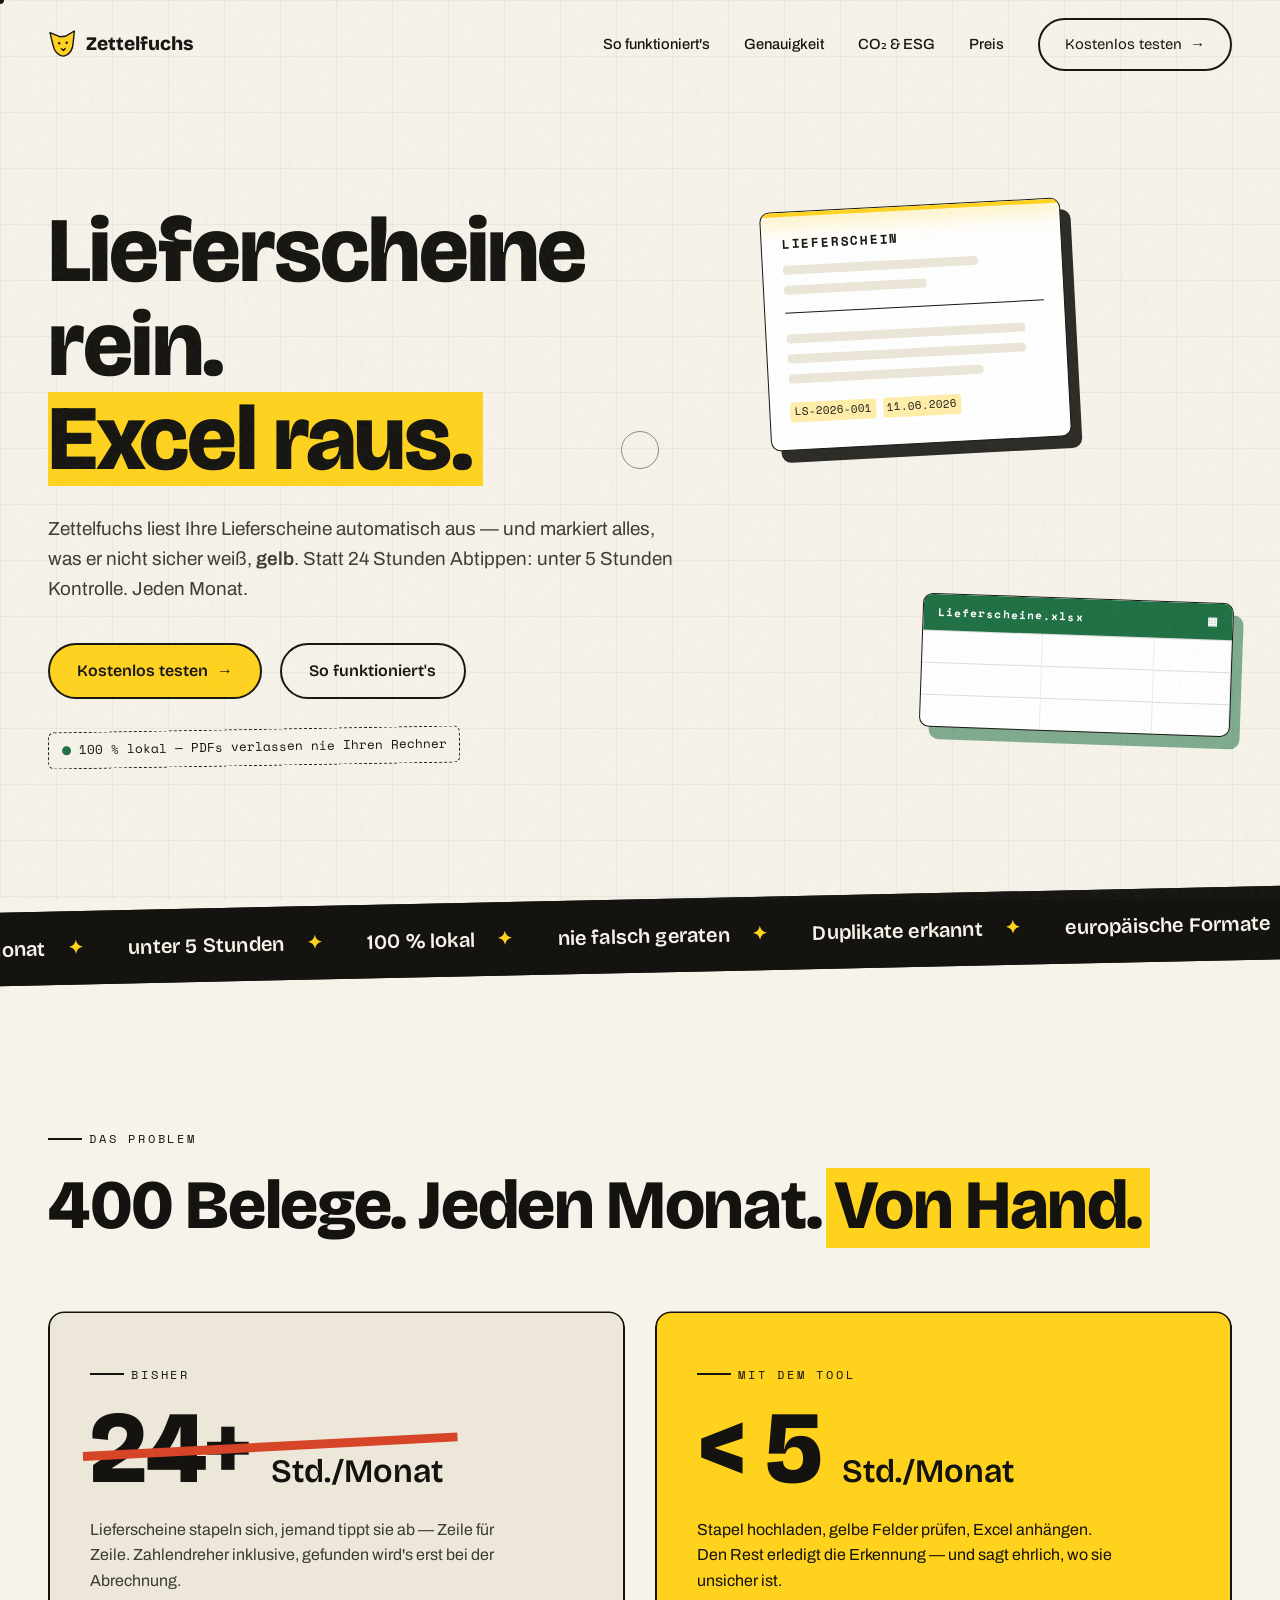
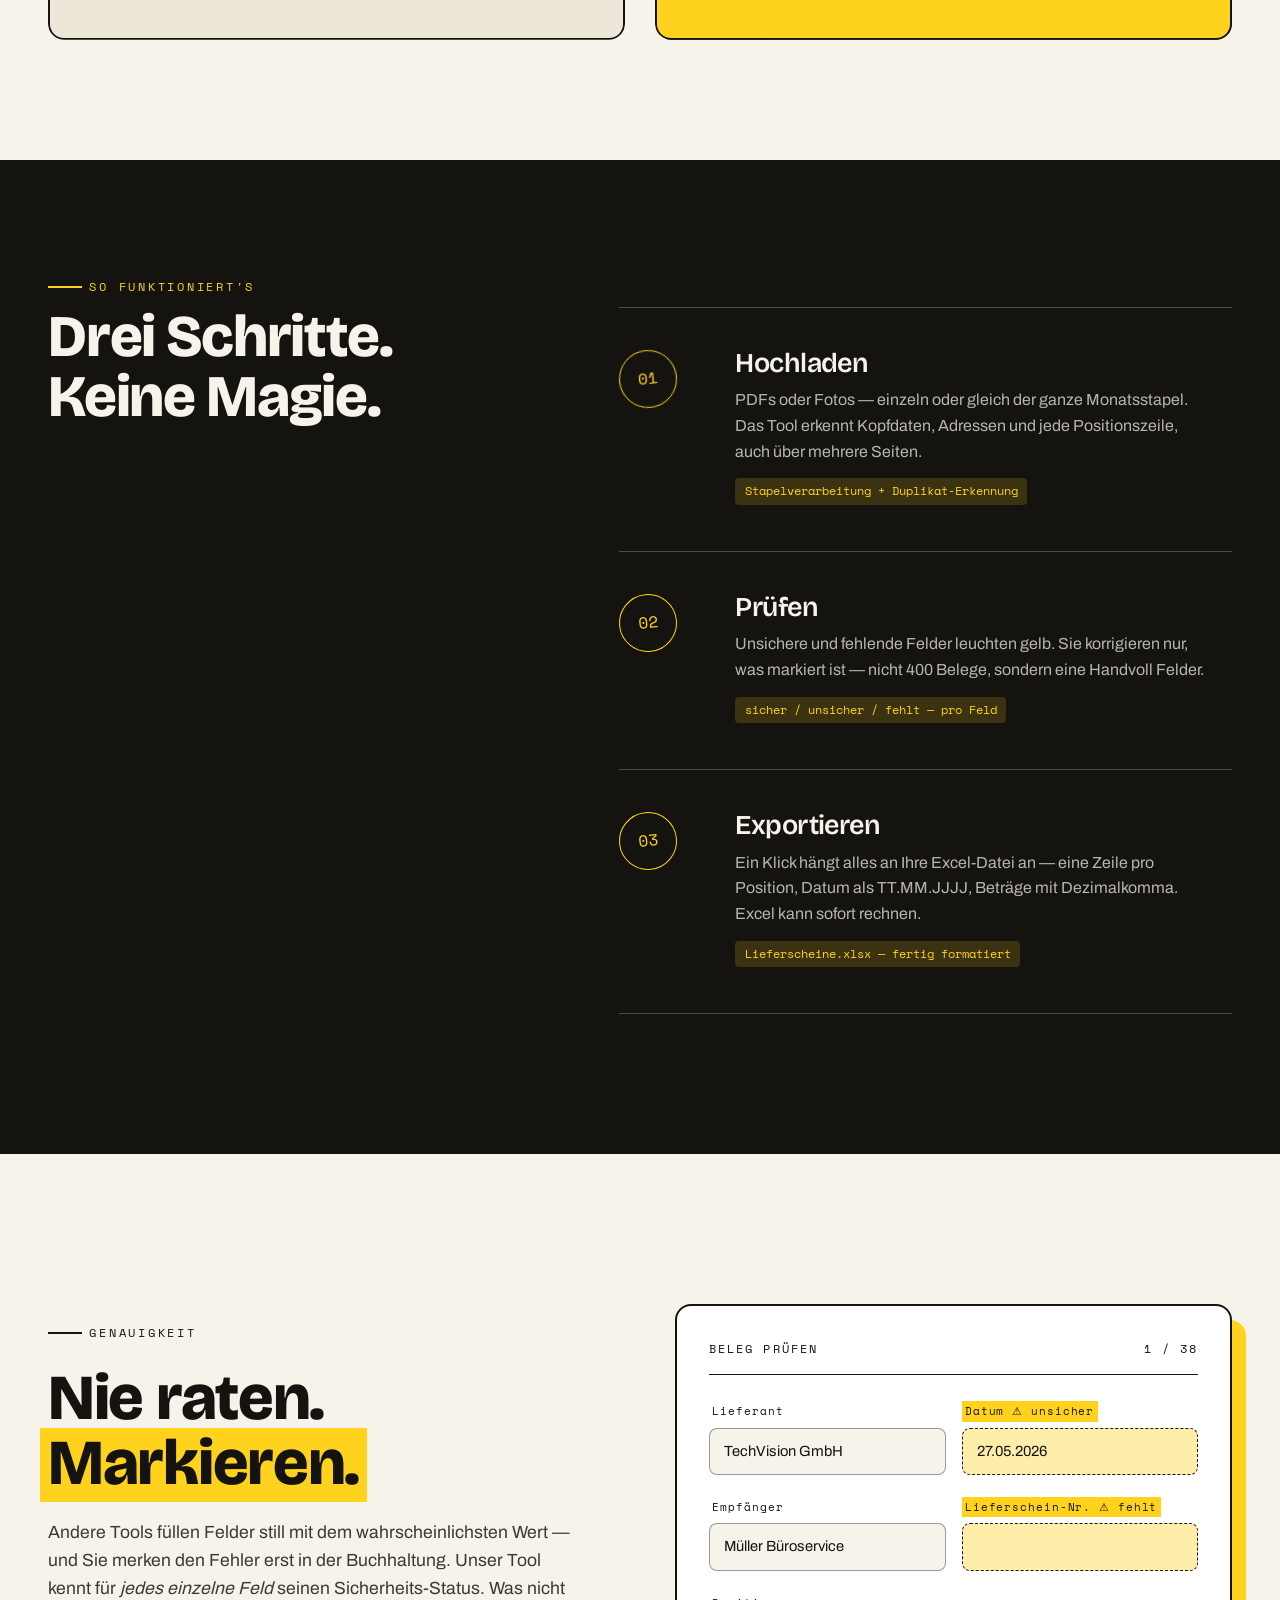
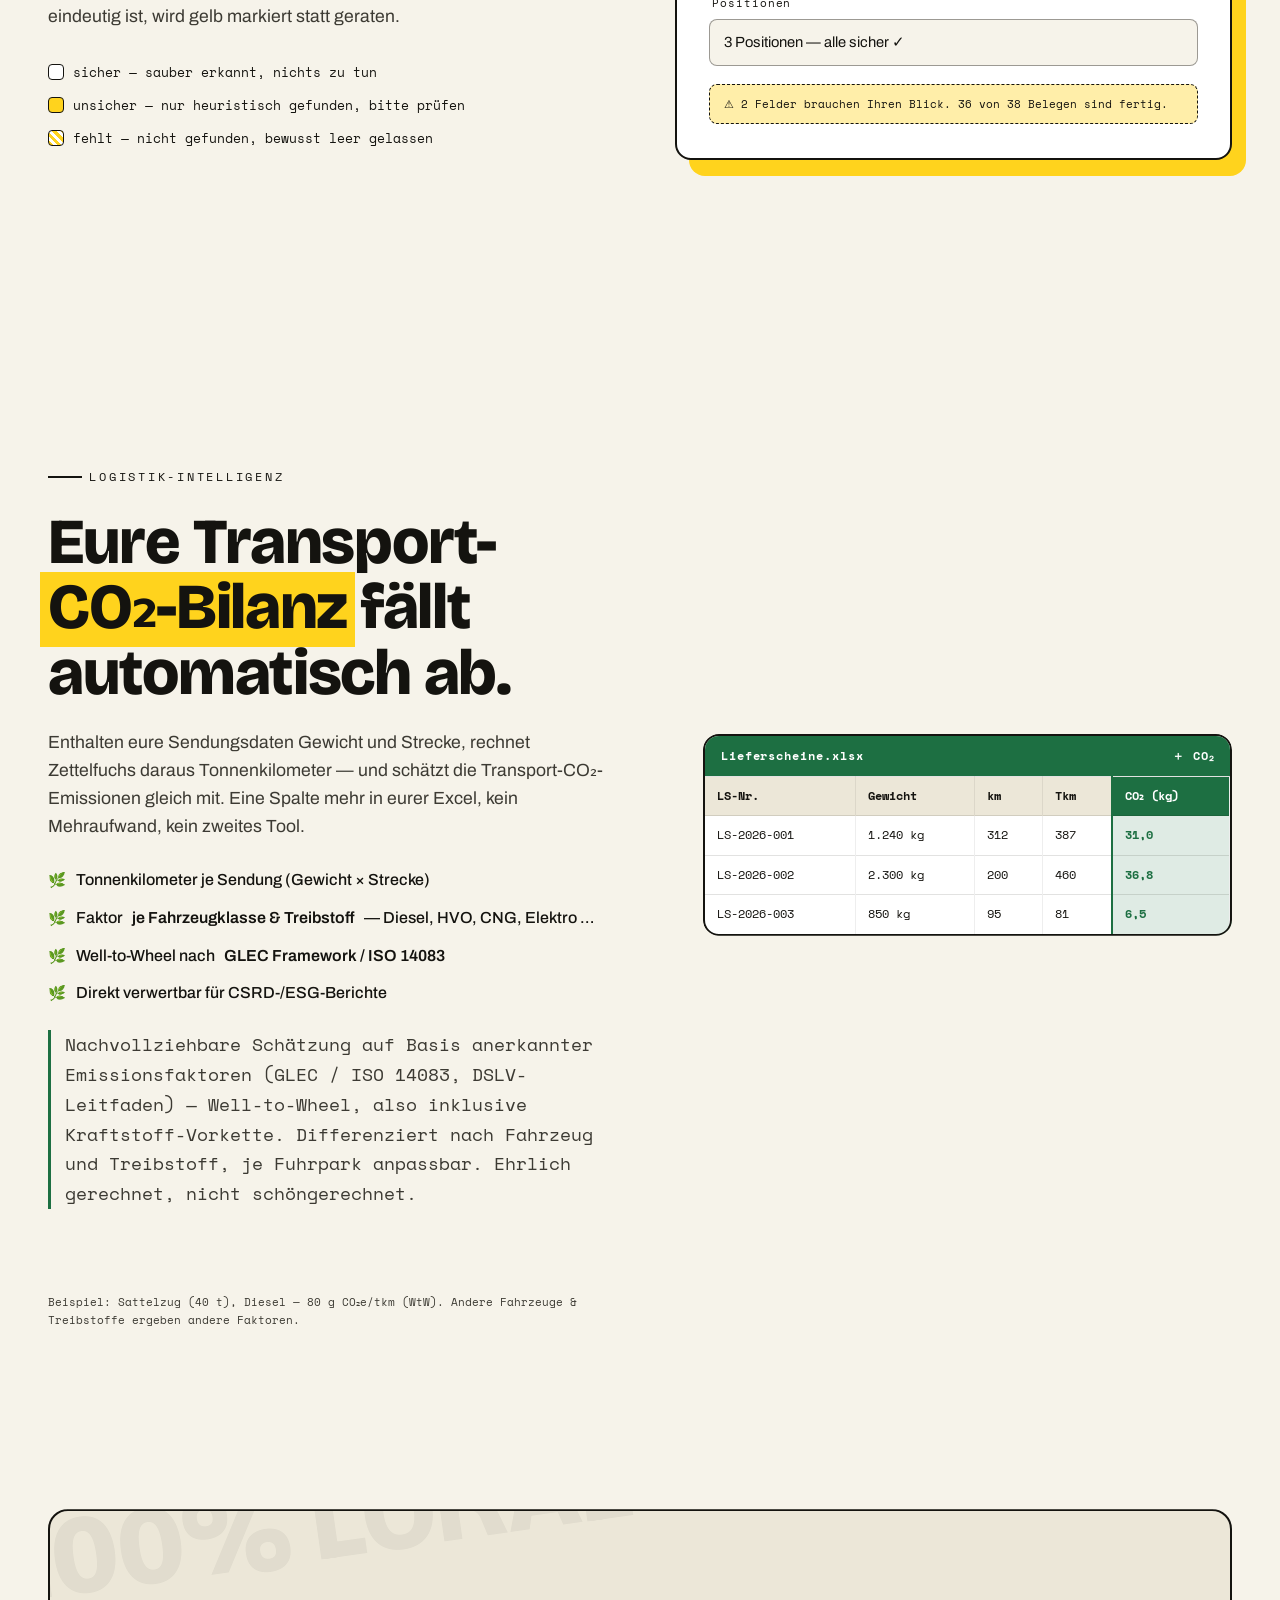
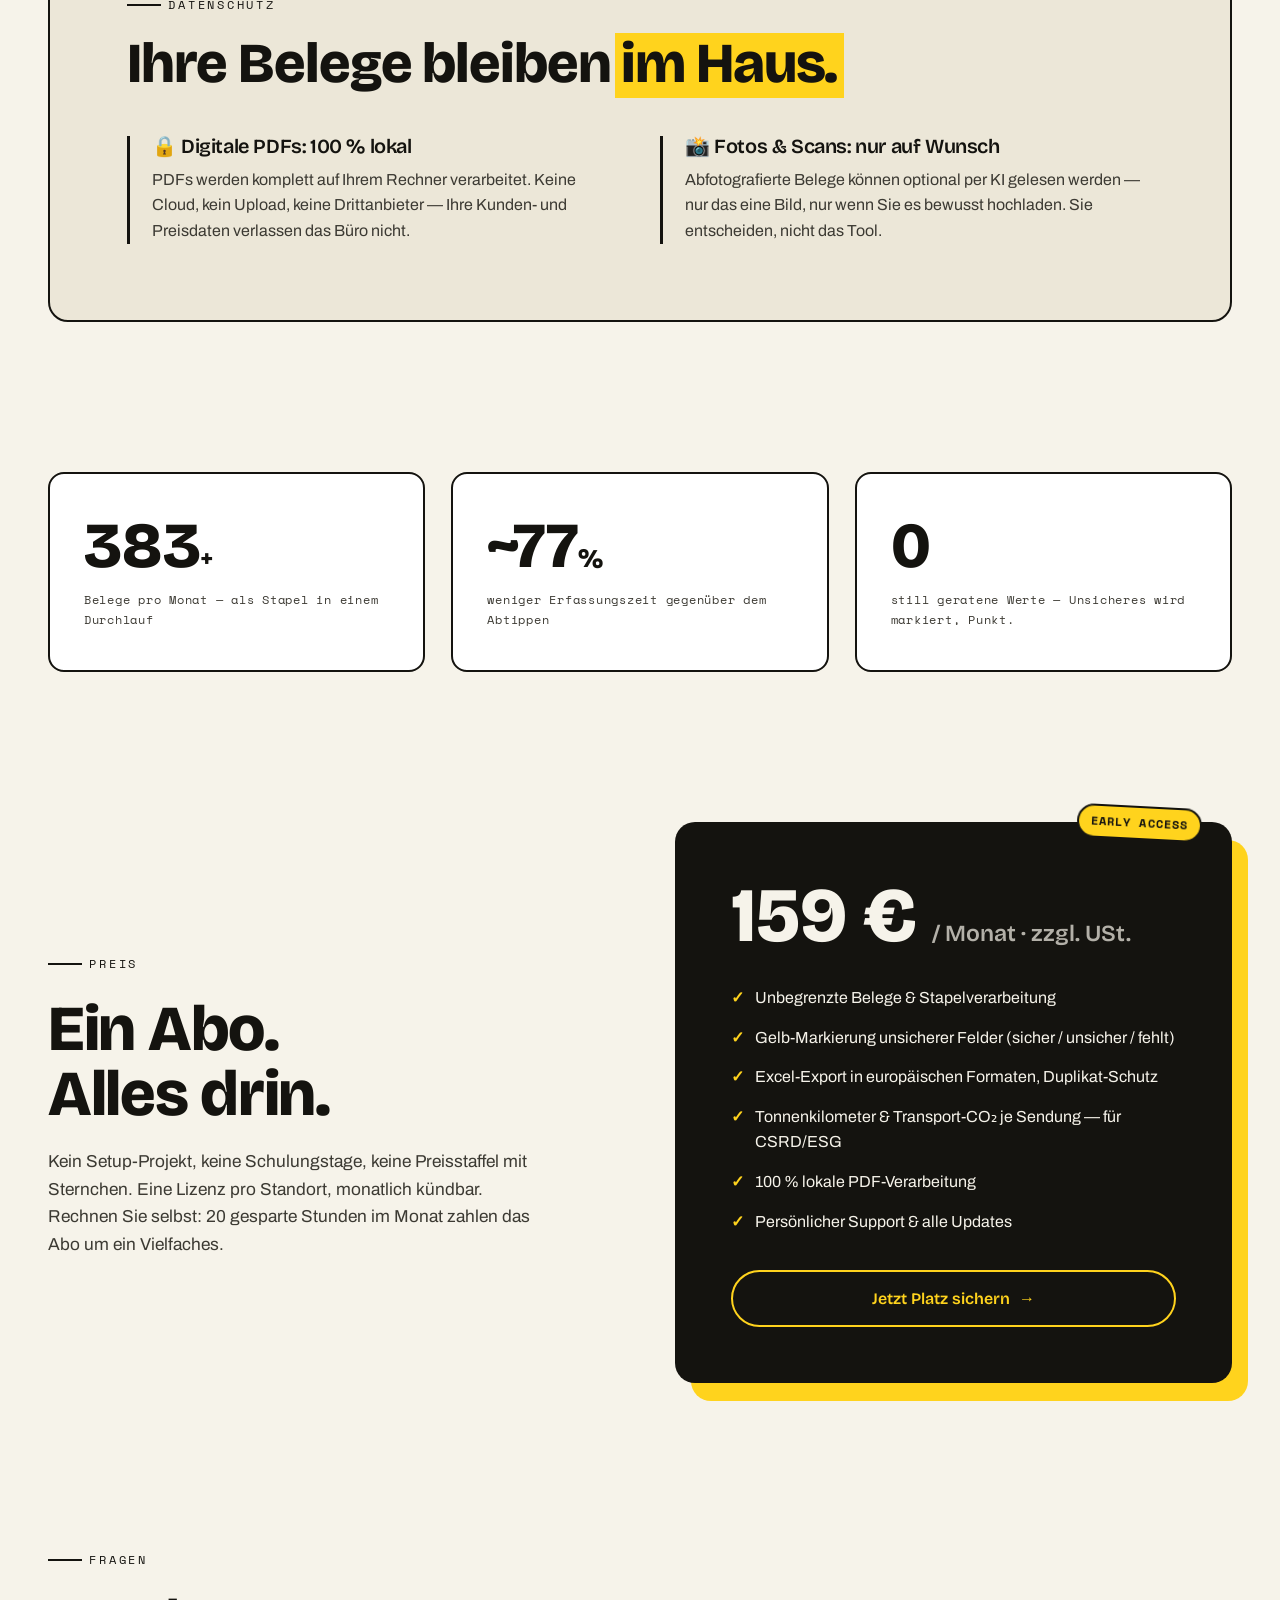
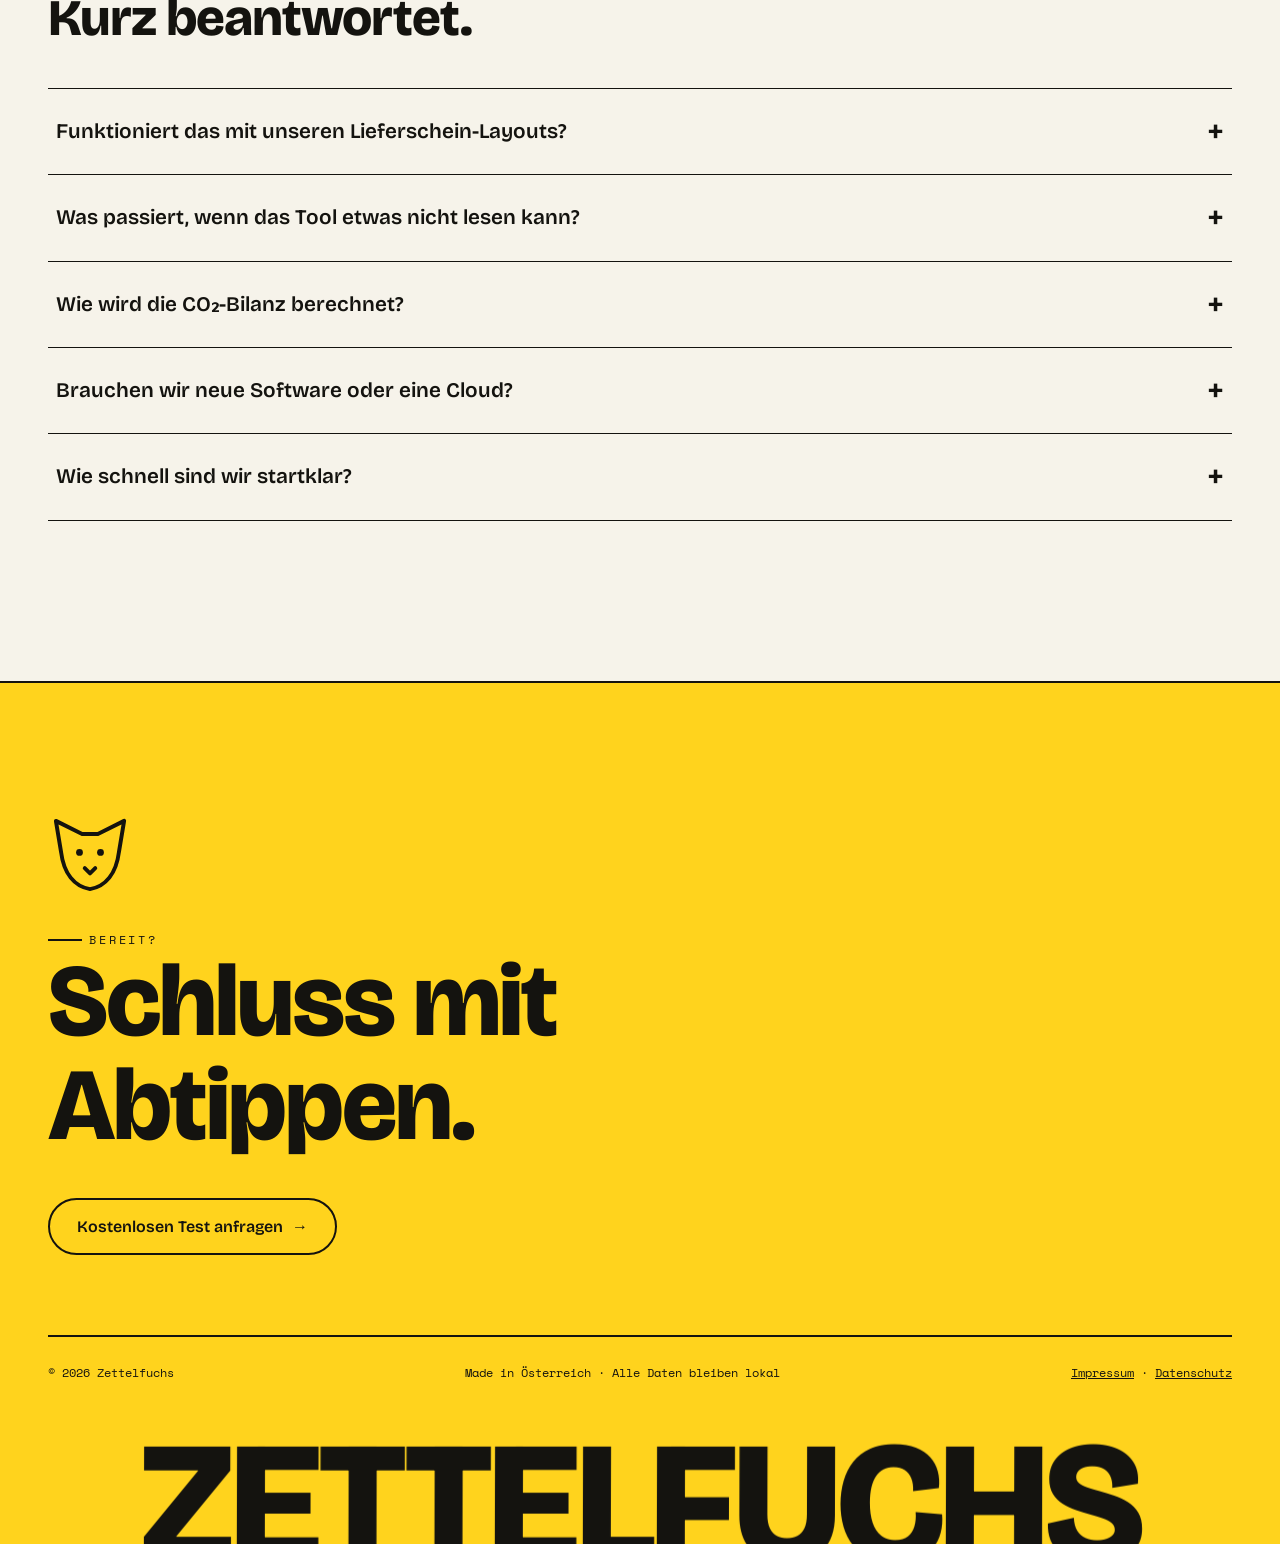
==== index.html @ faceef11 "Zettelfuchs Website: Landing Page + Recht, GitHub Pages (Domain zettelfuchs.at) Co-Authored-By: Clau" ====
<!DOCTYPE html>
<html lang="de">
<head>
<meta charset="UTF-8">
<meta name="viewport" content="width=device-width, initial-scale=1.0">
<title>Zettelfuchs — Lieferscheine rein. Excel raus.</title>
<meta name="description" content="Zettelfuchs liest Ihre Lieferscheine automatisch aus und schreibt sie strukturiert nach Excel. Unsichere Felder werden gelb markiert — nie falsch geraten. 100 % lokal.">
<meta property="og:title" content="Zettelfuchs — Lieferscheine rein. Excel raus.">
<meta property="og:description" content="Schluss mit Abtippen: Zettelfuchs liest Lieferscheine aus und markiert alles Unsichere gelb. 100 % lokal.">
<meta property="og:type" content="website">
<link rel="icon" href="data:image/svg+xml,%3Csvg viewBox='0 0 64 64' xmlns='http://www.w3.org/2000/svg'%3E%3Cpath d='M6 6 L26 16 H38 L58 6 L54 30 C52 46 44 56 32 58 C20 56 12 46 10 30 Z' fill='%23ffd31d' stroke='%2314130f' stroke-width='3' stroke-linejoin='round'/%3E%3Ccircle cx='24' cy='30' r='2.6' fill='%2314130f'/%3E%3Ccircle cx='40' cy='30' r='2.6' fill='%2314130f'/%3E%3Cpath d='M28 42 L32 46 L36 42' fill='none' stroke='%2314130f' stroke-width='3' stroke-linecap='round' stroke-linejoin='round'/%3E%3C/svg%3E">
<link href="fonts.css" rel="stylesheet">
<style>
/* ============================================================
   LIEFERSCHEIN-TOOL — Landing Page
   Konzept: "Papier wird Daten" — Marker-Gelb als Markenkern,
   Papier-Textur, editoriale Typo, scroll-getriebene Animationen.
   ============================================================ */
:root {
  --ink: #14130f;
  --ink-soft: #3c3a33;
  --paper: #f6f3ea;
  --paper-2: #ece7d8;
  --gelb: #ffd31d;
  --gelb-soft: rgba(255, 211, 29, .38);
  --excel: #1d6f42;
  --rot: #d64528;
  --font-display: "Bricolage Grotesque", sans-serif;
  --font-body: "Archivo", sans-serif;
  --font-mono: "Space Mono", monospace;
  --max-w: 1240px;
  --ease-out: cubic-bezier(.22, 1, .36, 1);
}

* { margin: 0; padding: 0; box-sizing: border-box; }
/* scroll-padding-top: Anker-Ziele (Nav-Links) nicht unter die fixe Leiste schieben */
html { scroll-behavior: smooth; scroll-padding-top: 84px; }
body {
  font-family: var(--font-body);
  background: var(--paper);
  color: var(--ink);
  line-height: 1.6;
  /* 'clip' statt 'hidden': verhindert horizontales Ueberlaufen, macht den Body
     aber NICHT zum Scroll-Container (sonst kapert er die Anker-Navigation). */
  overflow-x: clip;
}

/* Papier-Korn über allem */
body::after {
  content: "";
  position: fixed; inset: 0;
  background-image: url("data:image/svg+xml,%3Csvg viewBox='0 0 220 220' xmlns='http://www.w3.org/2000/svg'%3E%3Cfilter id='n'%3E%3CfeTurbulence type='fractalNoise' baseFrequency='0.85' numOctaves='3'/%3E%3C/filter%3E%3Crect width='100%25' height='100%25' filter='url(%23n)' opacity='0.05'/%3E%3C/svg%3E");
  pointer-events: none; z-index: 60;
}

::selection { background: var(--gelb); color: var(--ink); }

h1, h2, h3 { font-family: var(--font-display); line-height: 1.02; letter-spacing: -.02em; }

.wrap { max-width: var(--max-w); margin: 0 auto; padding: 0 28px; }

.mono-label {
  font-family: var(--font-mono);
  font-size: .78rem;
  letter-spacing: .22em;
  text-transform: uppercase;
  display: inline-flex; align-items: center; gap: .6em;
}
.mono-label::before { content: ""; width: 34px; height: 2px; background: var(--ink); }

/* ---------- Custom Cursor (nur Desktop) ---------- */
@media (pointer: fine) {
  .cursor-dot, .cursor-ring {
    position: fixed; top: 0; left: 0; pointer-events: none; z-index: 100;
    border-radius: 50%; transform: translate(-50%, -50%);
  }
  .cursor-dot { width: 8px; height: 8px; background: var(--ink); }
  .cursor-ring {
    width: 38px; height: 38px; border: 1.5px solid var(--ink);
    transition: width .25s var(--ease-out), height .25s var(--ease-out),
                background .25s, opacity .25s;
    opacity: .45;
  }
  body.cursor-grow .cursor-ring { width: 64px; height: 64px; background: var(--gelb-soft); opacity: 1; }
}
@media (pointer: coarse) { .cursor-dot, .cursor-ring { display: none; } }

/* ---------- Navigation ---------- */
.nav {
  position: fixed; top: 0; left: 0; right: 0; z-index: 50;
  transition: background .35s, box-shadow .35s, transform .35s;
}
.nav.scrolled {
  background: rgba(246, 243, 234, .88);
  backdrop-filter: blur(12px);
  box-shadow: 0 1px 0 rgba(20, 19, 15, .12);
}
.nav-inner {
  max-width: var(--max-w); margin: 0 auto; padding: 18px 28px;
  display: flex; align-items: center; justify-content: space-between;
}
.logo {
  font-family: var(--font-display); font-weight: 800; font-size: 1.2rem;
  text-decoration: none; color: var(--ink); display: flex; align-items: center; gap: .4em;
}
.logo svg { width: 30px; height: 30px; transform: rotate(-4deg); transition: transform .35s var(--ease-out); }
.logo:hover svg { transform: rotate(8deg) scale(1.1); }

/* Scroll-Fortschritt (Marker-Strich oben) */
.progress {
  position: fixed; top: 0; left: 0; height: 4px; width: 100%; z-index: 70;
  background: var(--gelb); transform: scaleX(0); transform-origin: left;
}
.nav-links { display: flex; gap: 34px; align-items: center; list-style: none; }
.nav-links a {
  text-decoration: none; color: var(--ink); font-size: .92rem; font-weight: 500;
  position: relative;
}
.nav-links a:not(.btn)::after {
  content: ""; position: absolute; left: 0; bottom: -4px; height: 2px; width: 100%;
  background: var(--ink); transform: scaleX(0); transform-origin: right;
  transition: transform .3s var(--ease-out);
}
.nav-links a:not(.btn):hover::after { transform: scaleX(1); transform-origin: left; }
@media (max-width: 760px) { .nav-links li:not(:last-child) { display: none; } }

/* ---------- Buttons ---------- */
.btn {
  display: inline-flex; align-items: center; gap: .55em;
  font-family: var(--font-display); font-weight: 600; font-size: 1rem;
  padding: .85em 1.7em; border: 2px solid var(--ink); border-radius: 999px;
  text-decoration: none; color: var(--ink); background: transparent;
  position: relative; overflow: hidden; isolation: isolate;
  transition: color .3s;
}
.btn::before {
  content: ""; position: absolute; inset: 0; z-index: -1;
  background: var(--ink); border-radius: inherit;
  transform: translateY(101%); transition: transform .35s var(--ease-out);
}
.btn:hover::before { transform: translateY(0); }
.btn:hover { color: var(--paper); }
.btn.gelb { background: var(--gelb); }
.btn .arr { transition: transform .3s var(--ease-out); }
.btn:hover .arr { transform: translateX(5px); }

/* ---------- Reveal-System ---------- */
[data-reveal] {
  opacity: 0; transform: translateY(36px);
  transition: opacity .8s var(--ease-out), transform .8s var(--ease-out);
  transition-delay: var(--d, 0s);
}
[data-reveal].in-view { opacity: 1; transform: none; }

/* Zeilen-Reveal für Hero-Headline */
.line-mask { display: block; overflow: hidden; }
.line-mask > span {
  display: block; transform: translateY(110%);
  transition: transform 1s var(--ease-out); transition-delay: var(--d, 0s);
}
.loaded .line-mask > span { transform: none; }
/* Zeile 1 wird per JS in Buchstaben zerlegt: Maske still halten, Zeichen tanzen */
.line-mask > span.split { transform: none; transition: none; }
/* Jedes Wort umbruchsicher: Umbruch nur zwischen Woertern, nie mitten im Wort */
.wort { display: inline-block; white-space: nowrap; }
.ch {
  display: inline-block; opacity: 0;
  transform: translateY(110%) rotate(9deg) scale(1.15);
  transition: transform .75s var(--ease-out), opacity .35s linear;
  transition-delay: calc(var(--i) * 26ms);
}
.loaded .ch { opacity: 1; transform: none; }

/* Clip-Path-Wipe: Karten wischen von links ins Bild */
.wipe {
  clip-path: inset(0 100% 0 0 round 16px);
  transition:
    clip-path 1s var(--ease-out),
    opacity .8s var(--ease-out),
    transform .8s var(--ease-out);
  transition-delay: var(--d, 0s);
}
.wipe.in-view { clip-path: inset(0 0 0 0 round 16px); }
.reveal-all .wipe { clip-path: inset(0 0 0 0 round 16px) !important; }

/* Marker-Swipe (Textmarker über Wörtern) */
.marker { position: relative; white-space: nowrap; }
.marker::before {
  content: ""; position: absolute; inset: .06em -0.12em -0.02em;
  background: var(--gelb); z-index: -1; transform: scaleX(0);
  transform-origin: left; transition: transform .7s var(--ease-out) .25s;
}
.marker.in-view::before, .loaded .marker.hero-marker::before { transform: scaleX(1); }

/* ---------- Hero ---------- */
.hero {
  min-height: 100svh; display: grid; align-items: center;
  padding: 130px 0 60px; position: relative;
  background:
    linear-gradient(90deg, rgba(20,19,15,.045) 1px, transparent 1px),
    linear-gradient(rgba(20,19,15,.045) 1px, transparent 1px);
  background-size: 56px 56px;
}
.hero-grid {
  display: grid; grid-template-columns: 1.15fr .85fr; gap: 40px; align-items: center;
}
@media (max-width: 980px) { .hero-grid { grid-template-columns: 1fr; gap: 64px; } }

.hero h1 {
  font-size: clamp(3rem, 7.2vw, 6.4rem);
  font-weight: 800; text-transform: none;
}
.hero .sub {
  margin-top: 28px; font-size: 1.18rem; max-width: 34em; color: var(--ink-soft);
}
.hero .cta-row { margin-top: 38px; display: flex; gap: 18px; flex-wrap: wrap; }
.hero .trust {
  margin-top: 30px; font-family: var(--font-mono); font-size: .8rem;
  display: inline-flex; align-items: center; gap: .6em;
  border: 1.5px dashed var(--ink); padding: .55em 1em; border-radius: 6px;
  transform: rotate(-1deg); background: var(--paper);
}
.hero .trust .dot { width: 9px; height: 9px; border-radius: 50%; background: var(--excel); }

/* --- Hero-Animation: Beleg wird gescannt, Daten fliegen in Excel --- */
.scan-stage { position: relative; height: 560px; }
/* width:100% noetig: mit margin:auto wuerde das Grid-Item sonst auf
   Inhaltsbreite schrumpfen (alle Kinder sind absolut positioniert -> 0) */
@media (max-width: 980px) { .scan-stage { height: 520px; max-width: 460px; margin: 0 auto; width: 100%; } }

.beleg {
  position: absolute; top: 0; left: 4%; width: 62%; max-width: 320px;
  background: #fff; border: 1.5px solid var(--ink); border-radius: 10px;
  padding: 22px 20px 26px; transform: rotate(-3deg);
  box-shadow: 10px 12px 0 rgba(20,19,15,.9);
  overflow: hidden;
}
.beleg .b-titel { font-family: var(--font-mono); font-weight: 700; font-size: .8rem; letter-spacing: .14em; }
.beleg .b-zeile { height: 9px; border-radius: 4px; background: var(--paper-2); margin-top: 11px; }
.beleg .b-zeile.s { width: 55%; } .beleg .b-zeile.m { width: 75%; } .beleg .b-zeile.l { width: 92%; }
.beleg .b-tab { margin-top: 18px; border-top: 1.5px solid var(--ink); padding-top: 10px; }
.beleg .b-feld {
  display: inline-block; font-family: var(--font-mono); font-size: .68rem;
  background: var(--gelb-soft); padding: .15em .4em; border-radius: 3px; margin: 4px 4px 0 0;
}
.scanline {
  position: absolute; left: 0; right: 0; top: 0; height: 4px;
  background: var(--gelb); box-shadow: 0 0 22px 6px var(--gelb-soft);
  animation: scan 6s var(--ease-out) infinite;
}
@keyframes scan {
  0% { top: 0; opacity: 0; }
  6% { opacity: 1; }
  38% { top: calc(100% - 4px); opacity: 1; }
  46%, 100% { top: calc(100% - 4px); opacity: 0; }
}

.chip {
  position: absolute; font-family: var(--font-mono); font-size: .74rem; font-weight: 700;
  background: var(--paper); border: 1.5px solid var(--ink); border-radius: 999px;
  padding: .45em .9em; box-shadow: 3px 4px 0 rgba(20,19,15,.85);
  opacity: 0; animation: chipfly 6s var(--ease-out) infinite;
}
.chip-1 { top: 16%; left: 48%; animation-delay: .55s; }
.chip-2 { top: 34%; left: 54%; animation-delay: 1.05s; }
.chip-3 { top: 52%; left: 46%; animation-delay: 1.55s; }
.chip.unsicher { background: var(--gelb); }
@keyframes chipfly {
  0%, 6% { opacity: 0; transform: translate(0, 14px) scale(.8); }
  13% { opacity: 1; transform: translate(0, 0) scale(1); }
  30% { opacity: 1; transform: translate(34%, 36%) scale(1); }
  40% { opacity: 0; transform: translate(60%, 70%) scale(.55); }
  100% { opacity: 0; }
}

.mini-excel {
  position: absolute; right: 0; bottom: 6%; width: 64%; max-width: 330px;
  background: #fff; border: 1.5px solid var(--ink); border-radius: 10px;
  transform: rotate(2deg); overflow: hidden;
  box-shadow: 10px 12px 0 rgba(29,111,66,.55);
}
.mini-excel .x-head {
  background: var(--excel); color: #fff; font-family: var(--font-mono);
  font-size: .7rem; font-weight: 700; letter-spacing: .1em;
  padding: 9px 14px; display: flex; justify-content: space-between; align-items: center;
}
.mini-excel table { width: 100%; border-collapse: collapse; font-family: var(--font-mono); font-size: .66rem; }
.mini-excel td {
  border-top: 1px solid rgba(20,19,15,.14); border-right: 1px solid rgba(20,19,15,.08);
  padding: 7px 10px; white-space: nowrap; overflow: hidden;
}
.mini-excel tr td:first-child { color: var(--excel); font-weight: 700; }
.mini-excel .x-row { opacity: 0; animation: rowin 6s ease-out infinite; }
.mini-excel .x-row:nth-child(1) { animation-delay: 2.2s; }
.mini-excel .x-row:nth-child(2) { animation-delay: 2.55s; }
.mini-excel .x-row:nth-child(3) { animation-delay: 2.9s; }
@keyframes rowin {
  0%, 8% { opacity: 0; transform: translateX(-12px); }
  16%, 88% { opacity: 1; transform: none; }
  96%, 100% { opacity: 0; }
}
.float { animation: floaty 7s ease-in-out infinite; }
.float.delay { animation-delay: 1.6s; }
@keyframes floaty {
  0%, 100% { translate: 0 0; } 50% { translate: 0 -12px; }
}

/* ---------- Marquee ---------- */
.marquee {
  background: var(--ink); color: var(--paper);
  padding: 18px 0; overflow: hidden; transform: rotate(-1.2deg) scale(1.02);
  border-block: 2px solid var(--ink);
}
.marquee-track {
  display: flex; gap: 0; width: max-content;
  animation: marq 26s linear infinite;
}
.marquee:hover .marquee-track { animation-play-state: paused; }
.marquee span {
  font-family: var(--font-display); font-weight: 600; font-size: 1.25rem;
  padding: 0 1.1em; display: flex; align-items: center; gap: 1.1em; white-space: nowrap;
}
.marquee span::after { content: "✦"; color: var(--gelb); font-size: .9em; }
@keyframes marq { to { transform: translateX(-50%); } }

/* ---------- Problem-Sektion ---------- */
.problem { padding: 150px 0 120px; }
.problem h2 {
  font-size: clamp(2.4rem, 5.4vw, 4.6rem); font-weight: 800; max-width: 16em; margin-top: 22px;
}
.zeit-vergleich {
  margin-top: 70px; display: grid; grid-template-columns: 1fr 1fr; gap: 30px; align-items: stretch;
}
@media (max-width: 820px) { .zeit-vergleich { grid-template-columns: 1fr; } }
.zeit-card {
  border: 2px solid var(--ink); border-radius: 16px; padding: 44px 40px;
  position: relative; background: #fff; overflow: hidden;
}
.zeit-card.vorher { background: var(--paper-2); }
.zeit-card.nachher { background: var(--gelb); box-shadow: 12px 14px 0 rgba(20,19,15,.9); }
.zeit-card .mono-label::before { background: currentColor; }
.zeit-zahl {
  font-family: var(--font-display); font-weight: 800;
  font-size: clamp(4rem, 8vw, 7rem); line-height: 1; margin-top: 14px;
  display: flex; align-items: baseline; gap: .18em;
}
.zeit-zahl small { font-size: .32em; font-weight: 600; }
.vorher .zeit-zahl { position: relative; width: fit-content; }
.vorher .zeit-zahl::after {
  content: ""; position: absolute; left: -2%; right: -4%; top: 52%; height: .09em;
  background: var(--rot); transform: scaleX(0) rotate(-3deg); transform-origin: left;
  transition: transform .7s var(--ease-out) .9s;
}
.vorher.in-view .zeit-zahl::after { transform: scaleX(1) rotate(-3deg); }
.zeit-card p { margin-top: 16px; color: var(--ink-soft); max-width: 26em; }
.zeit-card.nachher p { color: var(--ink); }

/* ---------- Schritte ---------- */
.schritte { padding: 110px 0 140px; background: var(--ink); color: var(--paper); }
.schritte .mono-label { color: var(--gelb); } .schritte .mono-label::before { background: var(--gelb); }
.schritte-grid { display: grid; grid-template-columns: .9fr 1.1fr; gap: 70px; margin-top: 10px; }
@media (max-width: 900px) { .schritte-grid { grid-template-columns: 1fr; gap: 40px; } }
.schritte-grid h2 {
  font-size: clamp(2.4rem, 4.6vw, 4rem); font-weight: 800;
  position: sticky; top: 120px; align-self: start;
}
@media (max-width: 900px) { .schritte-grid h2 { position: static; } }
.schritt {
  border-top: 1.5px solid rgba(246,243,234,.25); padding: 42px 0 46px;
  display: grid; grid-template-columns: 90px 1fr; gap: 26px; align-items: start;
}
.schritt:last-child { border-bottom: 1.5px solid rgba(246,243,234,.25); }
.schritt .nr {
  font-family: var(--font-mono); font-size: 1rem; color: var(--gelb);
  border: 1.5px solid var(--gelb); border-radius: 999px;
  width: 58px; height: 58px; display: grid; place-items: center;
  transform: rotate(-6deg);
}
.schritt h3 { font-size: 1.7rem; font-weight: 600; }
.schritt p { margin-top: 10px; color: rgba(246,243,234,.72); max-width: 30em; }
.schritt .tag {
  display: inline-block; margin-top: 14px; font-family: var(--font-mono); font-size: .72rem;
  background: rgba(255,211,29,.16); color: var(--gelb);
  padding: .35em .8em; border-radius: 4px;
}

/* ---------- USP: Nie raten ---------- */
.usp { padding: 150px 0; }
.usp-grid { display: grid; grid-template-columns: 1fr 1fr; gap: 70px; align-items: center; }
@media (max-width: 900px) { .usp-grid { grid-template-columns: 1fr; } }
.usp h2 { font-size: clamp(2.6rem, 5vw, 4.4rem); font-weight: 800; margin-top: 22px; }
.usp .usp-text p { margin-top: 24px; font-size: 1.1rem; color: var(--ink-soft); max-width: 30em; }
.legende { margin-top: 30px; display: flex; flex-direction: column; gap: 12px; font-family: var(--font-mono); font-size: .82rem; }
.legende span { display: inline-flex; align-items: center; gap: .7em; }
.legende i { width: 16px; height: 16px; border-radius: 4px; border: 1.5px solid var(--ink); font-style: normal; }
.legende .l-sicher i { background: #fff; }
.legende .l-unsicher i { background: var(--gelb); }
.legende .l-fehlt i { background: repeating-linear-gradient(45deg, var(--gelb), var(--gelb) 3px, #fff 3px, #fff 6px); }

.form-mock {
  background: #fff; border: 2px solid var(--ink); border-radius: 16px;
  padding: 34px 32px; box-shadow: 14px 16px 0 var(--gelb);
  transform: rotate(1.2deg);
}
.form-mock .fm-titel {
  font-family: var(--font-mono); font-size: .72rem; letter-spacing: .18em;
  padding-bottom: 16px; border-bottom: 1.5px solid var(--ink); margin-bottom: 22px;
  display: flex; justify-content: space-between;
}
.fm-feld { margin-bottom: 18px; }
.fm-feld label {
  font-family: var(--font-mono); font-size: .7rem; letter-spacing: .08em;
  display: inline-block; margin-bottom: 6px; padding: .1em .3em;
}
.fm-feld .fm-input {
  border: 1.5px solid rgba(20,19,15,.4); border-radius: 8px;
  padding: 11px 14px; font-size: .92rem; background: var(--paper);
}
.fm-feld.warn label { position: relative; z-index: 1; }
.fm-feld.warn label::before {
  content: ""; position: absolute; inset: 0; background: var(--gelb); z-index: -1;
  transform: scaleX(0); transform-origin: left;
  transition: transform .55s var(--ease-out); transition-delay: var(--md, .5s);
}
.fm-feld.warn .fm-input {
  background: var(--gelb-soft); border-color: var(--ink); border-style: dashed;
}
.form-mock.in-view .fm-feld.warn label::before { transform: scaleX(1); }
.fm-row { display: grid; grid-template-columns: 1fr 1fr; gap: 16px; }
@media (max-width: 480px) { .fm-row { grid-template-columns: 1fr; } }
.fm-hinweis {
  margin-top: 8px; font-family: var(--font-mono); font-size: .7rem;
  background: var(--gelb-soft); border: 1.5px dashed var(--ink);
  border-radius: 8px; padding: 10px 14px;
}

/* ---------- Lokal / Datenschutz ---------- */
.lokal { padding: 30px 0 150px; }
.lokal-box {
  border: 2px solid var(--ink); border-radius: 20px; background: var(--paper-2);
  padding: clamp(40px, 6vw, 80px); position: relative; overflow: hidden;
}
.lokal-box::before {
  content: "100% LOKAL · 100% LOKAL · 100% LOKAL · 100% LOKAL ·";
  position: absolute; top: -34px; right: -150px; font-family: var(--font-display);
  font-weight: 800; font-size: 7rem; color: rgba(20,19,15,.05);
  white-space: nowrap; transform: rotate(-8deg); pointer-events: none;
}
.lokal-box h2 { font-size: clamp(2.2rem, 4.4vw, 3.6rem); font-weight: 800; max-width: 14em; margin-top: 20px; }
.lokal-cols { display: grid; grid-template-columns: 1fr 1fr; gap: 40px; margin-top: 44px; }
@media (max-width: 820px) { .lokal-cols { grid-template-columns: 1fr; } }
.lokal-col { border-left: 3px solid var(--ink); padding-left: 22px; }
.lokal-col h3 { font-size: 1.25rem; font-weight: 600; display: flex; align-items: center; gap: .5em; }
.lokal-col p { margin-top: 10px; color: var(--ink-soft); }

/* ---------- Zahlen ---------- */
.zahlen { padding: 0 0 150px; }
.zahlen-grid { display: grid; grid-template-columns: repeat(3, 1fr); gap: 26px; }
@media (max-width: 820px) { .zahlen-grid { grid-template-columns: 1fr; } }
.zahl-card {
  border: 2px solid var(--ink); border-radius: 16px; background: #fff;
  padding: 40px 34px; transition: transform .35s var(--ease-out), box-shadow .35s var(--ease-out);
}
.zahl-card:hover { transform: translate(-4px, -6px) rotate(-.6deg); box-shadow: 10px 12px 0 var(--gelb); }
.zahl-card .z {
  font-family: var(--font-display); font-weight: 800; font-size: clamp(3rem, 5vw, 4.4rem); line-height: 1;
}
.zahl-card .z small { font-size: .4em; }
.zahl-card p { margin-top: 12px; font-family: var(--font-mono); font-size: .78rem; letter-spacing: .06em; color: var(--ink-soft); }

/* ---------- Pricing ---------- */
.preis { padding: 0 0 160px; }
.preis-grid { display: grid; grid-template-columns: 1fr 1fr; gap: 70px; align-items: center; }
@media (max-width: 900px) { .preis-grid { grid-template-columns: 1fr; } }
.preis h2 { font-size: clamp(2.6rem, 5vw, 4.4rem); font-weight: 800; margin-top: 22px; }
.preis .preis-text p { margin-top: 22px; font-size: 1.08rem; color: var(--ink-soft); max-width: 28em; }
.preis-card {
  background: var(--ink); color: var(--paper); border-radius: 20px;
  padding: clamp(36px, 4.5vw, 56px); position: relative;
  transform: rotate(-1deg); box-shadow: 16px 18px 0 var(--gelb);
}
.preis-card .badge {
  position: absolute; top: -16px; right: 30px; background: var(--gelb); color: var(--ink);
  font-family: var(--font-mono); font-size: .72rem; font-weight: 700; letter-spacing: .1em;
  padding: .5em 1em; border-radius: 999px; transform: rotate(3deg);
  border: 2px solid var(--ink);
}
.preis-card .p-zahl {
  font-family: var(--font-display); font-weight: 800; font-size: clamp(3.4rem, 6vw, 5rem); line-height: 1;
}
.preis-card .p-zahl small { font-size: .3em; font-weight: 600; color: rgba(246,243,234,.7); }
.preis-card ul { list-style: none; margin-top: 30px; display: flex; flex-direction: column; gap: 14px; }
.preis-card li { display: flex; gap: .7em; align-items: baseline; }
.preis-card li::before { content: "✓"; color: var(--gelb); font-weight: 700; }
.preis-card .btn { margin-top: 36px; border-color: var(--gelb); color: var(--gelb); width: 100%; justify-content: center; }
.preis-card .btn::before { background: var(--gelb); }
.preis-card .btn:hover { color: var(--ink); }

/* ---------- FAQ ---------- */
.faq { padding: 0 0 160px; }
.faq h2 { font-size: clamp(2.2rem, 4vw, 3.4rem); font-weight: 800; margin-top: 22px; margin-bottom: 44px; }
.faq details {
  border-top: 1.5px solid var(--ink); padding: 26px 8px;
}
.faq details:last-of-type { border-bottom: 1.5px solid var(--ink); }
.faq summary {
  font-family: var(--font-display); font-size: 1.3rem; font-weight: 600;
  cursor: pointer; list-style: none; display: flex; justify-content: space-between; align-items: center; gap: 20px;
}
.faq summary::-webkit-details-marker { display: none; }
.faq summary::after {
  content: "+"; font-size: 1.6em; line-height: 1; transition: transform .35s var(--ease-out); flex-shrink: 0;
}
.faq details[open] summary::after { transform: rotate(45deg); }
.faq details p { margin-top: 16px; color: var(--ink-soft); max-width: 46em; }

/* ---------- CO2 / Logistik-Intelligenz ---------- */
.co2 { padding: 150px 0; }
.co2-grid { display: grid; grid-template-columns: 1.05fr .95fr; gap: 70px; align-items: center; }
@media (max-width: 900px) { .co2-grid { grid-template-columns: 1fr; gap: 48px; } }
.co2 h2 { font-size: clamp(2.4rem, 5vw, 4.2rem); font-weight: 800; margin-top: 22px; }
.co2-text > p { margin-top: 24px; font-size: 1.1rem; color: var(--ink-soft); max-width: 32em; }
.co2-list { margin-top: 26px; list-style: none; display: flex; flex-direction: column; gap: 12px; }
.co2-list li { display: flex; gap: .6em; align-items: baseline; font-weight: 500; }
.co2-list li::before { content: "🌿"; font-size: .9em; }
.co2-hinweis {
  margin-top: 24px; font-family: var(--font-mono); font-size: .76rem; color: var(--ink-soft);
  border-left: 3px solid var(--excel); padding-left: 14px; max-width: 34em; line-height: 1.7;
}
/* Excel-Vorschau mit hervorgehobener CO2-Spalte (Gruen = Markenakzent fuer ESG) */
.co2-sheet {
  background: #fff; border: 2px solid var(--ink); border-radius: 16px; overflow: hidden;
  box-shadow: 14px 16px 0 var(--excel);
}
.co2-sheet-head {
  background: var(--excel); color: #fff; font-family: var(--font-mono);
  font-size: .72rem; font-weight: 700; letter-spacing: .08em; padding: 11px 16px;
  display: flex; justify-content: space-between; align-items: center;
}
.co2-sheet table { width: 100%; border-collapse: collapse; font-family: var(--font-mono); font-size: .72rem; }
.co2-sheet th, .co2-sheet td {
  padding: 10px 12px; text-align: left; white-space: nowrap;
  border-top: 1px solid rgba(20,19,15,.12); border-right: 1px solid rgba(20,19,15,.07);
}
.co2-sheet th { background: var(--paper-2); font-weight: 700; }
.co2-sheet .hl { background: rgba(29,111,66,.14); color: var(--excel); font-weight: 700; border-left: 2px solid var(--excel); }
.co2-sheet thead .hl { background: var(--excel); color: #fff; }
.co2-quelle { margin-top: 14px; font-family: var(--font-mono); font-size: .7rem; color: var(--ink-soft); line-height: 1.6; }

/* ---------- Footer-CTA ---------- */
.schluss {
  background: var(--gelb); padding: 130px 0 0; overflow: hidden;
  border-top: 2px solid var(--ink);
}
.schluss h2 {
  font-size: clamp(3rem, 8vw, 7rem); font-weight: 800; max-width: 9em;
}
.schluss-fuchs {
  width: 84px; height: 84px; display: block; margin-bottom: 26px;
  transform: rotate(-6deg);
  animation: fuchs-wackel 5s ease-in-out infinite;
}
@keyframes fuchs-wackel {
  0%, 100% { transform: rotate(-6deg); } 50% { transform: rotate(4deg) translateY(-6px); }
}
.schluss .mono-label::before { background: var(--ink); }
.schluss .cta-row { margin-top: 40px; display: flex; gap: 18px; flex-wrap: wrap; }
.schluss .btn:hover { color: var(--gelb); }
.schluss-meta {
  margin-top: 80px; padding: 26px 0; border-top: 2px solid var(--ink);
  display: flex; justify-content: space-between; gap: 20px; flex-wrap: wrap;
  font-family: var(--font-mono); font-size: .78rem;
}
.riesen-wort {
  font-family: var(--font-display); font-weight: 800;
  font-size: clamp(4rem, 13.5vw, 13rem); line-height: .78;
  letter-spacing: -.03em; white-space: nowrap; text-align: center;
  transform: translateY(.16em); user-select: none;
}

/* Sofort-Anzeige ohne Scroll-Reveals (Screenshots, Print, alte Browser) */
.reveal-all [data-reveal], .reveal-all .line-mask > span,
.reveal-all .ch { opacity: 1 !important; transform: none !important; }
.reveal-all .marker::before, .reveal-all .fm-feld.warn label::before { transform: scaleX(1) !important; }
.reveal-all .vorher .zeit-zahl::after { transform: scaleX(1) rotate(-3deg) !important; }

/* ---------- Reduced Motion ---------- */
@media (prefers-reduced-motion: reduce) {
  *, *::before, *::after {
    animation-duration: .01ms !important; animation-iteration-count: 1 !important;
    transition-duration: .01ms !important; scroll-behavior: auto !important;
  }
  [data-reveal], .line-mask > span { opacity: 1 !important; transform: none !important; }
  .marker::before, .fm-feld.warn label::before { transform: scaleX(1) !important; }
  .chip, .mini-excel .x-row { opacity: 1 !important; }
  .cursor-dot, .cursor-ring { display: none !important; }
}
</style>
</head>
<body>

<div class="cursor-dot" aria-hidden="true"></div>
<div class="cursor-ring" aria-hidden="true"></div>
<div class="progress" aria-hidden="true"></div>

<svg width="0" height="0" style="position:absolute" aria-hidden="true">
  <symbol id="fuchs" viewBox="0 0 64 64">
    <path d="M6 6 L26 16 H38 L58 6 L54 30 C52 46 44 56 32 58 C20 56 12 46 10 30 Z"
          fill="var(--gelb)" stroke="var(--ink)" stroke-width="3" stroke-linejoin="round"/>
    <circle cx="24" cy="30" r="2.6" fill="var(--ink)"/>
    <circle cx="40" cy="30" r="2.6" fill="var(--ink)"/>
    <path d="M28 42 L32 46 L36 42" fill="none" stroke="var(--ink)" stroke-width="3"
          stroke-linecap="round" stroke-linejoin="round"/>
  </symbol>
</svg>

<!-- ===== Navigation ===== -->
<header class="nav" id="nav">
  <div class="nav-inner">
    <a class="logo" href="#"><svg aria-hidden="true"><use href="#fuchs"/></svg> Zettelfuchs</a>
    <nav aria-label="Hauptnavigation">
      <ul class="nav-links">
        <li><a href="#funktion">So funktioniert's</a></li>
        <li><a href="#sicherheit">Genauigkeit</a></li>
        <li><a href="#co2">CO₂&nbsp;&amp;&nbsp;ESG</a></li>
        <li><a href="#preis">Preis</a></li>
        <li><a class="btn" href="#kontakt" data-cursor>Kostenlos testen <span class="arr">→</span></a></li>
      </ul>
    </nav>
  </div>
</header>

<main>
<!-- ===== Hero ===== -->
<section class="hero">
  <div class="wrap hero-grid">
    <div>
      <h1 aria-label="Lieferscheine rein. Excel raus.">
        <span class="line-mask"><span style="--d:.05s">Lieferscheine rein.</span></span>
        <span class="line-mask"><span style="--d:.18s"><span class="marker hero-marker">Excel raus.</span></span></span>
      </h1>
      <p class="sub" data-reveal style="--d:.45s">
        Zettelfuchs liest Ihre Lieferscheine automatisch aus — und markiert alles,
        was er nicht sicher weiß, <strong>gelb</strong>. Statt 24&nbsp;Stunden Abtippen:
        unter 5&nbsp;Stunden Kontrolle. Jeden Monat.
      </p>
      <div class="cta-row" data-reveal style="--d:.6s">
        <a class="btn gelb" href="#kontakt" data-cursor>Kostenlos testen <span class="arr">→</span></a>
        <a class="btn" href="#funktion" data-cursor>So funktioniert's</a>
      </div>
      <p class="trust" data-reveal style="--d:.75s">
        <span class="dot"></span> 100&nbsp;% lokal — PDFs verlassen nie Ihren Rechner
      </p>
    </div>

    <div class="scan-stage" data-reveal style="--d:.35s" aria-hidden="true">
      <div class="beleg float">
        <div class="b-titel">LIEFERSCHEIN</div>
        <div class="b-zeile m"></div>
        <div class="b-zeile s"></div>
        <div class="b-tab">
          <div class="b-zeile l"></div>
          <div class="b-zeile l"></div>
          <div class="b-zeile m"></div>
        </div>
        <div style="margin-top:14px">
          <span class="b-feld">LS-2026-001</span>
          <span class="b-feld">11.06.2026</span>
        </div>
        <div class="scanline"></div>
      </div>

      <span class="chip chip-1">LS-2026-001</span>
      <span class="chip chip-2">11.06.2026</span>
      <span class="chip chip-3 unsicher">Menge: 12 ⚠</span>

      <div class="mini-excel float delay">
        <div class="x-head"><span>Lieferscheine.xlsx</span><span>▦</span></div>
        <table>
          <tbody>
            <tr class="x-row"><td>LS-2026-001</td><td>11.06.2026</td><td>3 Pos.</td></tr>
            <tr class="x-row"><td>LS-2026-002</td><td>11.06.2026</td><td>5 Pos.</td></tr>
            <tr class="x-row"><td>LS-2026-003</td><td>10.06.2026</td><td>5 Pos.</td></tr>
          </tbody>
        </table>
      </div>
    </div>
  </div>
</section>

<!-- ===== Marquee ===== -->
<div class="marquee" aria-hidden="true">
  <div class="marquee-track">
    <span>400 Belege im Monat</span><span>unter 5 Stunden</span><span>100&nbsp;% lokal</span>
    <span>nie falsch geraten</span><span>Duplikate erkannt</span><span>europäische Formate</span><span>Transport-CO₂ inklusive</span>
    <span>400 Belege im Monat</span><span>unter 5 Stunden</span><span>100&nbsp;% lokal</span>
    <span>nie falsch geraten</span><span>Duplikate erkannt</span><span>europäische Formate</span><span>Transport-CO₂ inklusive</span>
  </div>
</div>

<!-- ===== Problem ===== -->
<section class="problem">
  <div class="wrap">
    <span class="mono-label" data-reveal>Das Problem</span>
    <h2 data-reveal style="--d:.1s">400 Belege. Jeden Monat. <span class="marker">Von Hand.</span></h2>

    <div class="zeit-vergleich">
      <div class="zeit-card vorher wipe" data-reveal>
        <span class="mono-label">Bisher</span>
        <div class="zeit-zahl"><span data-count="24" data-suffix="+">0</span><small>Std./Monat</small></div>
        <p>Lieferscheine stapeln sich, jemand tippt sie ab — Zeile für Zeile.
           Zahlendreher inklusive, gefunden wird's erst bei der Abrechnung.</p>
      </div>
      <div class="zeit-card nachher wipe" data-reveal style="--d:.15s">
        <span class="mono-label">Mit dem Tool</span>
        <div class="zeit-zahl">&lt;<span data-count="5">0</span><small>Std./Monat</small></div>
        <p>Stapel hochladen, gelbe Felder prüfen, Excel anhängen.
           Den Rest erledigt die Erkennung — und sagt ehrlich, wo sie unsicher ist.</p>
      </div>
    </div>
  </div>
</section>

<!-- ===== Schritte ===== -->
<section class="schritte" id="funktion">
  <div class="wrap">
    <span class="mono-label" data-reveal>So funktioniert's</span>
    <div class="schritte-grid">
      <h2 data-reveal style="--d:.1s">Drei Schritte.<br>Keine Magie.</h2>
      <div>
        <div class="schritt" data-reveal>
          <span class="nr">01</span>
          <div>
            <h3>Hochladen</h3>
            <p>PDFs oder Fotos — einzeln oder gleich der ganze Monatsstapel.
               Das Tool erkennt Kopfdaten, Adressen und jede Positionszeile, auch über mehrere Seiten.</p>
            <span class="tag">Stapelverarbeitung + Duplikat-Erkennung</span>
          </div>
        </div>
        <div class="schritt" data-reveal style="--d:.1s">
          <span class="nr">02</span>
          <div>
            <h3>Prüfen</h3>
            <p>Unsichere und fehlende Felder leuchten gelb. Sie korrigieren nur,
               was markiert ist — nicht 400 Belege, sondern eine Handvoll Felder.</p>
            <span class="tag">sicher / unsicher / fehlt — pro Feld</span>
          </div>
        </div>
        <div class="schritt" data-reveal style="--d:.2s">
          <span class="nr">03</span>
          <div>
            <h3>Exportieren</h3>
            <p>Ein Klick hängt alles an Ihre Excel-Datei an — eine Zeile pro Position,
               Datum als TT.MM.JJJJ, Beträge mit Dezimalkomma. Excel kann sofort rechnen.</p>
            <span class="tag">Lieferscheine.xlsx — fertig formatiert</span>
          </div>
        </div>
      </div>
    </div>
  </div>
</section>

<!-- ===== USP: Nie raten ===== -->
<section class="usp" id="sicherheit">
  <div class="wrap usp-grid">
    <div class="usp-text">
      <span class="mono-label" data-reveal>Genauigkeit</span>
      <h2 data-reveal style="--d:.1s">Nie raten.<br><span class="marker">Markieren.</span></h2>
      <p data-reveal style="--d:.2s">
        Andere Tools füllen Felder still mit dem wahrscheinlichsten Wert — und Sie merken den
        Fehler erst in der Buchhaltung. Unser Tool kennt für <em>jedes einzelne Feld</em>
        seinen Sicherheits-Status. Was nicht eindeutig ist, wird gelb markiert statt geraten.
      </p>
      <div class="legende" data-reveal style="--d:.3s">
        <span class="l-sicher"><i></i> sicher — sauber erkannt, nichts zu tun</span>
        <span class="l-unsicher"><i></i> unsicher — nur heuristisch gefunden, bitte prüfen</span>
        <span class="l-fehlt"><i></i> fehlt — nicht gefunden, bewusst leer gelassen</span>
      </div>
    </div>

    <div class="form-mock" data-reveal style="--d:.15s">
      <div class="fm-titel"><span>BELEG PRÜFEN</span><span>1 / 38</span></div>
      <div class="fm-row">
        <div class="fm-feld">
          <label>Lieferant</label>
          <div class="fm-input">TechVision GmbH</div>
        </div>
        <div class="fm-feld warn" style="--md:.5s">
          <label>Datum ⚠ unsicher</label>
          <div class="fm-input">27.05.2026</div>
        </div>
      </div>
      <div class="fm-row">
        <div class="fm-feld">
          <label>Empfänger</label>
          <div class="fm-input">Müller Büroservice</div>
        </div>
        <div class="fm-feld warn" style="--md:.8s">
          <label>Lieferschein-Nr. ⚠ fehlt</label>
          <div class="fm-input">&nbsp;</div>
        </div>
      </div>
      <div class="fm-feld">
        <label>Positionen</label>
        <div class="fm-input">3 Positionen — alle sicher ✓</div>
      </div>
      <div class="fm-hinweis">⚠ 2 Felder brauchen Ihren Blick. 36 von 38 Belegen sind fertig.</div>
    </div>
  </div>
</section>

<!-- ===== CO2 / Logistik-Intelligenz ===== -->
<section class="co2" id="co2">
  <div class="wrap co2-grid">
    <div class="co2-text">
      <span class="mono-label" data-reveal>Logistik-Intelligenz</span>
      <h2 data-reveal style="--d:.05s">Eure Transport-<span class="marker">CO₂-Bilanz</span> fällt automatisch ab.</h2>
      <p data-reveal style="--d:.15s">
        Enthalten eure Sendungsdaten Gewicht und Strecke, rechnet Zettelfuchs daraus
        Tonnenkilometer — und schätzt die Transport-CO₂-Emissionen gleich mit. Eine Spalte mehr
        in eurer Excel, kein Mehraufwand, kein zweites Tool.
      </p>
      <ul class="co2-list" data-reveal style="--d:.25s">
        <li>Tonnenkilometer je Sendung (Gewicht × Strecke)</li>
        <li>Faktor <strong>je Fahrzeugklasse &amp; Treibstoff</strong> — Diesel, HVO, CNG, Elektro …</li>
        <li>Well-to-Wheel nach <strong>GLEC&nbsp;Framework / ISO&nbsp;14083</strong></li>
        <li>Direkt verwertbar für CSRD-/ESG-Berichte</li>
      </ul>
      <p class="co2-hinweis" data-reveal style="--d:.3s">
        Nachvollziehbare Schätzung auf Basis anerkannter Emissionsfaktoren (GLEC&nbsp;/&nbsp;ISO&nbsp;14083,
        DSLV-Leitfaden) — Well-to-Wheel, also inklusive Kraftstoff-Vorkette. Differenziert nach Fahrzeug
        und Treibstoff, je Fuhrpark anpassbar. Ehrlich gerechnet, nicht schöngerechnet.
      </p>
    </div>
    <div class="co2-sheet wipe" data-reveal style="--d:.15s">
      <div class="co2-sheet-head"><span>Lieferscheine.xlsx</span><span>＋ CO₂</span></div>
      <table>
        <thead>
          <tr><th>LS-Nr.</th><th>Gewicht</th><th>km</th><th>Tkm</th><th class="hl">CO₂ (kg)</th></tr>
        </thead>
        <tbody>
          <tr><td>LS-2026-001</td><td>1.240 kg</td><td>312</td><td>387</td><td class="hl">31,0</td></tr>
          <tr><td>LS-2026-002</td><td>2.300 kg</td><td>200</td><td>460</td><td class="hl">36,8</td></tr>
          <tr><td>LS-2026-003</td><td>850 kg</td><td>95</td><td>81</td><td class="hl">6,5</td></tr>
        </tbody>
      </table>
    </div>
    <p class="co2-quelle" data-reveal>Beispiel: Sattelzug (40 t), Diesel — 80 g CO₂e/tkm (WtW). Andere Fahrzeuge &amp; Treibstoffe ergeben andere Faktoren.</p>
  </div>
</section>

<!-- ===== Lokal ===== -->
<section class="lokal">
  <div class="wrap">
    <div class="lokal-box wipe" data-reveal>
      <span class="mono-label">Datenschutz</span>
      <h2>Ihre Belege bleiben <span class="marker">im Haus.</span></h2>
      <div class="lokal-cols">
        <div class="lokal-col" data-reveal style="--d:.15s">
          <h3>🔒 Digitale PDFs: 100 % lokal</h3>
          <p>PDFs werden komplett auf Ihrem Rechner verarbeitet. Keine Cloud, kein Upload,
             keine Drittanbieter — Ihre Kunden- und Preisdaten verlassen das Büro nicht.</p>
        </div>
        <div class="lokal-col" data-reveal style="--d:.3s">
          <h3>📸 Fotos &amp; Scans: nur auf Wunsch</h3>
          <p>Abfotografierte Belege können optional per KI gelesen werden — nur das eine Bild,
             nur wenn Sie es bewusst hochladen. Sie entscheiden, nicht das Tool.</p>
        </div>
      </div>
    </div>
  </div>
</section>

<!-- ===== Zahlen ===== -->
<section class="zahlen">
  <div class="wrap zahlen-grid">
    <div class="zahl-card" data-reveal>
      <div class="z"><span data-count="400">0</span><small>+</small></div>
      <p>Belege pro Monat — als Stapel in einem Durchlauf</p>
    </div>
    <div class="zahl-card" data-reveal style="--d:.12s">
      <div class="z">~<span data-count="80">0</span><small>%</small></div>
      <p>weniger Erfassungszeit gegenüber dem Abtippen</p>
    </div>
    <div class="zahl-card" data-reveal style="--d:.24s">
      <div class="z"><span data-count="0">0</span></div>
      <p>still geratene Werte — Unsicheres wird markiert, Punkt.</p>
    </div>
  </div>
</section>

<!-- ===== Preis ===== -->
<section class="preis" id="preis">
  <div class="wrap preis-grid">
    <div class="preis-text">
      <span class="mono-label" data-reveal>Preis</span>
      <h2 data-reveal style="--d:.1s">Ein Abo.<br>Alles drin.</h2>
      <p data-reveal style="--d:.2s">
        Kein Setup-Projekt, keine Schulungstage, keine Preisstaffel mit Sternchen.
        Eine Lizenz pro Standort, monatlich kündbar. Rechnen Sie selbst:
        20&nbsp;gesparte Stunden im Monat zahlen das Abo um ein Vielfaches.
      </p>
    </div>
    <div class="preis-card" data-reveal style="--d:.15s">
      <span class="badge">EARLY ACCESS</span>
      <div class="p-zahl">159&nbsp;€ <small>/ Monat · zzgl. USt.</small></div>
      <ul>
        <li>Unbegrenzte Belege &amp; Stapelverarbeitung</li>
        <li>Gelb-Markierung unsicherer Felder (sicher / unsicher / fehlt)</li>
        <li>Excel-Export in europäischen Formaten, Duplikat-Schutz</li>
        <li>Tonnenkilometer &amp; Transport-CO₂ je Sendung — für CSRD/ESG</li>
        <li>100 % lokale PDF-Verarbeitung</li>
        <li>Persönlicher Support &amp; alle Updates</li>
      </ul>
      <a class="btn" href="#kontakt" data-cursor>Jetzt Platz sichern <span class="arr">→</span></a>
    </div>
  </div>
</section>

<!-- ===== FAQ ===== -->
<section class="faq">
  <div class="wrap">
    <span class="mono-label" data-reveal>Fragen</span>
    <h2 data-reveal style="--d:.1s">Kurz beantwortet.</h2>
    <details data-reveal>
      <summary>Funktioniert das mit unseren Lieferschein-Layouts?</summary>
      <p>Das Tool erkennt Kopffelder über flexible Beschriftungen („Lieferschein-Nr.", „LS-Nr.",
         „Belegnummer" …) und Positionstabellen über ihre Spaltenüberschriften — es ist nicht auf
         ein festes Layout trainiert. Im kostenlosen Test prüfen wir das direkt mit Ihren echten Belegen.</p>
    </details>
    <details data-reveal>
      <summary>Was passiert, wenn das Tool etwas nicht lesen kann?</summary>
      <p>Genau dafür gibt es die Gelb-Markierung: Das Feld bleibt leer oder wird als „unsicher"
         gekennzeichnet, und Sie sehen es sofort im Korrektur-Formular. Es wird niemals ein
         plausibel klingender Wert erfunden.</p>
    </details>
    <details data-reveal>
      <summary>Wie wird die CO₂-Bilanz berechnet?</summary>
      <p>Aus Gewicht und Strecke je Sendung ergeben sich die Tonnenkilometer (Tonnen × Kilometer).
         Diese multiplizieren wir mit einem Emissionsfaktor nach <strong>GLEC&nbsp;Framework /
         ISO&nbsp;14083</strong> (Well-to-Wheel, inkl. Kraftstoff-Vorkette), der sich nach
         <strong>Fahrzeugklasse und Treibstoff</strong> richtet — z. B. Sattelzug Diesel ~80&nbsp;g/tkm,
         mit HVO rund 80&nbsp;% weniger. Die Faktoren sind anerkannte Richtwerte (u. a. DSLV-Leitfaden)
         und je Fuhrpark anpassbar: eine nachvollziehbare Schätzung für CSRD-/ESG-Berichte, keine
         zertifizierte Messung. Fehlen Gewicht oder Strecke, bleibt die Spalte leer statt geraten.</p>
    </details>
    <details data-reveal>
      <summary>Brauchen wir neue Software oder eine Cloud?</summary>
      <p>Nein. Das Tool läuft als lokale Anwendung auf einem Windows-Rechner und schreibt in eine
         ganz normale Excel-Datei, mit der Sie weiterarbeiten wie bisher.</p>
    </details>
    <details data-reveal>
      <summary>Wie schnell sind wir startklar?</summary>
      <p>Installation und erster Stapel am selben Tag. Sie laden Belege hoch, prüfen die gelben
         Felder und haben Ihre erste fertige Excel-Liste — ohne Schulung.</p>
    </details>
  </div>
</section>
</main>

<!-- ===== Footer-CTA ===== -->
<footer class="schluss" id="kontakt">
  <div class="wrap">
    <svg class="schluss-fuchs" data-reveal aria-hidden="true"><use href="#fuchs"/></svg>
    <span class="mono-label" data-reveal>Bereit?</span>
    <h2 data-reveal style="--d:.1s">Schluss mit Abtippen.</h2>
    <div class="cta-row" data-reveal style="--d:.2s">
      <a class="btn" href="mailto:kontakt@zettelfuchs.at?subject=Zettelfuchs%20testen" data-cursor>
        Kostenlosen Test anfragen <span class="arr">→</span>
      </a>
    </div>
    <div class="schluss-meta">
      <span>© 2026 Zettelfuchs</span>
      <span>Made in Österreich · Alle Daten bleiben lokal</span>
      <span><a href="impressum.html" style="color:inherit">Impressum</a> · <a href="datenschutz.html" style="color:inherit">Datenschutz</a></span>
    </div>
  </div>
  <div class="riesen-wort" aria-hidden="true">ZETTELFUCHS</div>
</footer>

<script>
/* ---------- Hero-Zeile 1 in Buchstaben zerlegen (Stagger-Reveal) ----------
   Pro Wort ein .wort-Wrapper (nowrap), damit nie MITTEN im Wort umgebrochen
   wird; Umbruch nur an den (breakbaren) Leerzeichen zwischen den Woertern. */
const zeile1 = document.querySelector(".hero h1 .line-mask > span");
let _ch = 0;
zeile1.innerHTML = zeile1.textContent.split(" ").map(wort =>
  `<span class="wort">` +
  [...wort].map(c => `<span class="ch" style="--i:${_ch++}">${c}</span>`).join("") +
  `</span>`
).join(" ");
zeile1.classList.add("split");

/* ---------- Reveal on Scroll (Rect-Polling im Watcher-Loop) ----------
   Bewusst ohne IntersectionObserver: der Watcher unten pollt scrollY ohnehin
   pro Frame, und Rect-Checks funktionieren auch dort, wo Scroll-Events oder
   Observer-Updates gedrosselt werden (Embeds, Web-Views). */
const revealListe = [...document.querySelectorAll("[data-reveal], .marker, .zeit-card, .form-mock")];
const zaehlerListe = [...document.querySelectorAll("[data-count]")];

function pruefeReveals() {
  for (let i = revealListe.length - 1; i >= 0; i--) {
    const r = revealListe[i].getBoundingClientRect();
    if (r.top < innerHeight * 0.86 && r.bottom > 0) {
      revealListe[i].classList.add("in-view");
      revealListe.splice(i, 1);
    }
  }
  for (let i = zaehlerListe.length - 1; i >= 0; i--) {
    const el = zaehlerListe[i];
    if (el.getBoundingClientRect().top >= innerHeight * 0.8) continue;
    zaehlerListe.splice(i, 1);
    const ziel = parseInt(el.dataset.count, 10);
    const suffix = el.dataset.suffix || "";
    const dauer = 1400, start = performance.now();
    const tick = (t) => {
      const p = Math.min((t - start) / dauer, 1);
      const eased = 1 - Math.pow(1 - p, 3);
      el.textContent = Math.round(ziel * eased) + (p === 1 ? suffix : "");
      if (p < 1) requestAnimationFrame(tick);
    };
    requestAnimationFrame(tick);
  }
}

/* ---------- Hero-Load ---------- */
window.addEventListener("load", () => document.body.classList.add("loaded"));

/* ---------- Scroll-Watcher: Nav, Fortschrittsbalken, Wordmark-Kippen ----------
   Pollt scrollY per rAF statt 'scroll'-Events: robuster (Events werden in
   manchen Embed-Kontexten gedrosselt) und buendelt alles in einem Frame. */
const nav = document.getElementById("nav");
const progress = document.querySelector(".progress");
const wort = document.querySelector(".riesen-wort");
const heroGrid = document.querySelector(".hero-grid");
const track = document.querySelector(".marquee-track");
const motionOk = !matchMedia("(prefers-reduced-motion: reduce)").matches;
if (motionOk) track.style.animation = "none";  // JS uebernimmt das Marquee
let lastY = scrollY, skew = 0, marqX = 0;
(function scrollWatcher() {
  nav.classList.toggle("scrolled", scrollY > 30);
  pruefeReveals();
  const max = document.documentElement.scrollHeight - innerHeight;
  progress.style.transform = `scaleX(${max > 0 ? scrollY / max : 0})`;
  if (motionOk) {
    const v = scrollY - lastY;

    /* Wordmark kippt mit der Scroll-Geschwindigkeit */
    skew += (Math.max(-10, Math.min(10, v * 0.35)) - skew) * 0.12;
    wort.style.transform = `translateY(.16em) skewX(${skew.toFixed(2)}deg)`;

    /* Marquee beschleunigt beim Scrollen */
    marqX -= 1.0 + Math.min(Math.abs(v) * 0.18, 7);
    const haelfte = track.scrollWidth / 2;
    if (haelfte > 0 && -marqX >= haelfte) marqX += haelfte;
    track.style.transform = `translateX(${marqX.toFixed(1)}px)`;

    /* Hero zieht sich beim Wegscrollen sanft zurueck */
    const f = Math.min(scrollY / 700, 1);
    heroGrid.style.opacity = (1 - f * 0.9).toFixed(3);
    heroGrid.style.transform = `translateY(${(f * -70).toFixed(1)}px) scale(${(1 - f * 0.05).toFixed(4)})`;
  }
  lastY = scrollY;
  requestAnimationFrame(scrollWatcher);
})();

/* ---------- Custom Cursor ---------- */
if (matchMedia("(pointer: fine)").matches && !matchMedia("(prefers-reduced-motion: reduce)").matches) {
  const dot = document.querySelector(".cursor-dot");
  const ring = document.querySelector(".cursor-ring");
  let rx = innerWidth / 2, ry = innerHeight / 2, tx = rx, ty = ry;
  addEventListener("mousemove", (ev) => {
    tx = ev.clientX; ty = ev.clientY;
    dot.style.transform = `translate(${tx - 4}px, ${ty - 4}px)`;
  }, { passive: true });
  (function folge() {
    rx += (tx - rx) * 0.16; ry += (ty - ry) * 0.16;
    ring.style.transform = `translate(${rx - 19}px, ${ry - 19}px)`;
    requestAnimationFrame(folge);
  })();
  document.querySelectorAll("a, button, summary, [data-cursor]").forEach(el => {
    el.addEventListener("mouseenter", () => document.body.classList.add("cursor-grow"));
    el.addEventListener("mouseleave", () => document.body.classList.remove("cursor-grow"));
  });
}

/* ---------- Hero-Parallax (Scan-Bühne folgt der Maus, sanft) ---------- */
if (matchMedia("(pointer: fine)").matches && !matchMedia("(prefers-reduced-motion: reduce)").matches) {
  const stage = document.querySelector(".scan-stage");
  const beleg = stage.querySelector(".beleg");
  const excel = stage.querySelector(".mini-excel");
  /* CSS-Float abschalten — Schweben + Parallax laufen gemeinsam im rAF-Loop
     ('translate' statt 'transform': kollidiert nicht mit rotate()/Reveal) */
  beleg.classList.remove("float"); excel.classList.remove("float");
  let px = 0, py = 0, zx = 0, zy = 0;
  addEventListener("mousemove", (ev) => {
    zx = (ev.clientX / innerWidth - .5); zy = (ev.clientY / innerHeight - .5);
  }, { passive: true });
  (function schwebe(t) {
    px += (zx - px) * .06; py += (zy - py) * .06;
    const bob = Math.sin(t / 1100) * 7;
    beleg.style.translate = `${px * -18}px ${py * -12 + bob}px`;
    excel.style.translate = `${px * 14}px ${py * 10 - bob}px`;
    requestAnimationFrame(schwebe);
  })(0);
}

/* ---------- Magnetische Buttons ---------- */
if (matchMedia("(pointer: fine)").matches && !matchMedia("(prefers-reduced-motion: reduce)").matches) {
  document.querySelectorAll(".btn").forEach(b => {
    b.addEventListener("mousemove", (ev) => {
      const r = b.getBoundingClientRect();
      b.style.translate = `${(ev.clientX - r.left - r.width / 2) * .18}px ${(ev.clientY - r.top - r.height / 2) * .3}px`;
    });
    b.addEventListener("mouseleave", () => { b.style.translate = "0px 0px"; });
  });
}

/* ---------- Tilt auf Karten ---------- */
if (matchMedia("(pointer: fine)").matches && !matchMedia("(prefers-reduced-motion: reduce)").matches) {
  document.querySelectorAll(".form-mock, .preis-card").forEach(card => {
    const basis = card.classList.contains("preis-card") ? -1 : 1.2;
    card.addEventListener("mousemove", (ev) => {
      const r = card.getBoundingClientRect();
      const px = (ev.clientX - r.left) / r.width - .5;
      const py = (ev.clientY - r.top) / r.height - .5;
      card.style.transform = `rotate(${basis}deg) perspective(900px) rotateY(${px * 6}deg) rotateX(${py * -6}deg)`;
    });
    card.addEventListener("mouseleave", () => { card.style.transform = `rotate(${basis}deg)`; });
  });
}
</script>
</body>
</html>
---- fonts.css ----
﻿/* Selbst gehostete Schriften (Zettelfuchs) - kein Google-CDN, keine IP-Uebertragung an Dritte.
   Quelle: Google Fonts: Bricolage Grotesque & Archivo (OFL), Space Mono (OFL). Lokal aus Datenschutzgruenden. */

/* vietnamese */
@font-face {
  font-family: 'Archivo';
  font-style: normal;
  font-weight: 400;
  font-stretch: 100%;
  font-display: swap;
  src: url(fonts/k3kPo8UDI-1M0wlSV9XAw6lQkqWY8Q82sLySOxK-vA.woff2) format('woff2');
  unicode-range: U+0102-0103, U+0110-0111, U+0128-0129, U+0168-0169, U+01A0-01A1, U+01AF-01B0, U+0300-0301, U+0303-0304, U+0308-0309, U+0323, U+0329, U+1EA0-1EF9, U+20AB;
}
/* latin-ext */
@font-face {
  font-family: 'Archivo';
  font-style: normal;
  font-weight: 400;
  font-stretch: 100%;
  font-display: swap;
  src: url(fonts/k3kPo8UDI-1M0wlSV9XAw6lQkqWY8Q82sLyTOxK-vA.woff2) format('woff2');
  unicode-range: U+0100-02BA, U+02BD-02C5, U+02C7-02CC, U+02CE-02D7, U+02DD-02FF, U+0304, U+0308, U+0329, U+1D00-1DBF, U+1E00-1E9F, U+1EF2-1EFF, U+2020, U+20A0-20AB, U+20AD-20C0, U+2113, U+2C60-2C7F, U+A720-A7FF;
}
/* latin */
@font-face {
  font-family: 'Archivo';
  font-style: normal;
  font-weight: 400;
  font-stretch: 100%;
  font-display: swap;
  src: url(fonts/k3kPo8UDI-1M0wlSV9XAw6lQkqWY8Q82sLydOxI.woff2) format('woff2');
  unicode-range: U+0000-00FF, U+0131, U+0152-0153, U+02BB-02BC, U+02C6, U+02DA, U+02DC, U+0304, U+0308, U+0329, U+2000-206F, U+20AC, U+2122, U+2191, U+2193, U+2212, U+2215, U+FEFF, U+FFFD;
}
/* vietnamese */
@font-face {
  font-family: 'Archivo';
  font-style: normal;
  font-weight: 500;
  font-stretch: 100%;
  font-display: swap;
  src: url(fonts/k3kPo8UDI-1M0wlSV9XAw6lQkqWY8Q82sLySOxK-vA.woff2) format('woff2');
  unicode-range: U+0102-0103, U+0110-0111, U+0128-0129, U+0168-0169, U+01A0-01A1, U+01AF-01B0, U+0300-0301, U+0303-0304, U+0308-0309, U+0323, U+0329, U+1EA0-1EF9, U+20AB;
}
/* latin-ext */
@font-face {
  font-family: 'Archivo';
  font-style: normal;
  font-weight: 500;
  font-stretch: 100%;
  font-display: swap;
  src: url(fonts/k3kPo8UDI-1M0wlSV9XAw6lQkqWY8Q82sLyTOxK-vA.woff2) format('woff2');
  unicode-range: U+0100-02BA, U+02BD-02C5, U+02C7-02CC, U+02CE-02D7, U+02DD-02FF, U+0304, U+0308, U+0329, U+1D00-1DBF, U+1E00-1E9F, U+1EF2-1EFF, U+2020, U+20A0-20AB, U+20AD-20C0, U+2113, U+2C60-2C7F, U+A720-A7FF;
}
/* latin */
@font-face {
  font-family: 'Archivo';
  font-style: normal;
  font-weight: 500;
  font-stretch: 100%;
  font-display: swap;
  src: url(fonts/k3kPo8UDI-1M0wlSV9XAw6lQkqWY8Q82sLydOxI.woff2) format('woff2');
  unicode-range: U+0000-00FF, U+0131, U+0152-0153, U+02BB-02BC, U+02C6, U+02DA, U+02DC, U+0304, U+0308, U+0329, U+2000-206F, U+20AC, U+2122, U+2191, U+2193, U+2212, U+2215, U+FEFF, U+FFFD;
}
/* vietnamese */
@font-face {
  font-family: 'Archivo';
  font-style: normal;
  font-weight: 600;
  font-stretch: 100%;
  font-display: swap;
  src: url(fonts/k3kPo8UDI-1M0wlSV9XAw6lQkqWY8Q82sLySOxK-vA.woff2) format('woff2');
  unicode-range: U+0102-0103, U+0110-0111, U+0128-0129, U+0168-0169, U+01A0-01A1, U+01AF-01B0, U+0300-0301, U+0303-0304, U+0308-0309, U+0323, U+0329, U+1EA0-1EF9, U+20AB;
}
/* latin-ext */
@font-face {
  font-family: 'Archivo';
  font-style: normal;
  font-weight: 600;
  font-stretch: 100%;
  font-display: swap;
  src: url(fonts/k3kPo8UDI-1M0wlSV9XAw6lQkqWY8Q82sLyTOxK-vA.woff2) format('woff2');
  unicode-range: U+0100-02BA, U+02BD-02C5, U+02C7-02CC, U+02CE-02D7, U+02DD-02FF, U+0304, U+0308, U+0329, U+1D00-1DBF, U+1E00-1E9F, U+1EF2-1EFF, U+2020, U+20A0-20AB, U+20AD-20C0, U+2113, U+2C60-2C7F, U+A720-A7FF;
}
/* latin */
@font-face {
  font-family: 'Archivo';
  font-style: normal;
  font-weight: 600;
  font-stretch: 100%;
  font-display: swap;
  src: url(fonts/k3kPo8UDI-1M0wlSV9XAw6lQkqWY8Q82sLydOxI.woff2) format('woff2');
  unicode-range: U+0000-00FF, U+0131, U+0152-0153, U+02BB-02BC, U+02C6, U+02DA, U+02DC, U+0304, U+0308, U+0329, U+2000-206F, U+20AC, U+2122, U+2191, U+2193, U+2212, U+2215, U+FEFF, U+FFFD;
}
/* vietnamese */
@font-face {
  font-family: 'Bricolage Grotesque';
  font-style: normal;
  font-weight: 400;
  font-stretch: 100%;
  font-display: swap;
  src: url(fonts/3y9K6as8bTXq_nANBjzKo3IeZx8z6up5BeSl9D4dj_x9PpZBMlGHInHEVA.woff2) format('woff2');
  unicode-range: U+0102-0103, U+0110-0111, U+0128-0129, U+0168-0169, U+01A0-01A1, U+01AF-01B0, U+0300-0301, U+0303-0304, U+0308-0309, U+0323, U+0329, U+1EA0-1EF9, U+20AB;
}
/* latin-ext */
@font-face {
  font-family: 'Bricolage Grotesque';
  font-style: normal;
  font-weight: 400;
  font-stretch: 100%;
  font-display: swap;
  src: url(fonts/3y9K6as8bTXq_nANBjzKo3IeZx8z6up5BeSl9D4dj_x9PpZBMlGGInHEVA.woff2) format('woff2');
  unicode-range: U+0100-02BA, U+02BD-02C5, U+02C7-02CC, U+02CE-02D7, U+02DD-02FF, U+0304, U+0308, U+0329, U+1D00-1DBF, U+1E00-1E9F, U+1EF2-1EFF, U+2020, U+20A0-20AB, U+20AD-20C0, U+2113, U+2C60-2C7F, U+A720-A7FF;
}
/* latin */
@font-face {
  font-family: 'Bricolage Grotesque';
  font-style: normal;
  font-weight: 400;
  font-stretch: 100%;
  font-display: swap;
  src: url(fonts/3y9K6as8bTXq_nANBjzKo3IeZx8z6up5BeSl9D4dj_x9PpZBMlGIInE.woff2) format('woff2');
  unicode-range: U+0000-00FF, U+0131, U+0152-0153, U+02BB-02BC, U+02C6, U+02DA, U+02DC, U+0304, U+0308, U+0329, U+2000-206F, U+20AC, U+2122, U+2191, U+2193, U+2212, U+2215, U+FEFF, U+FFFD;
}
/* vietnamese */
@font-face {
  font-family: 'Bricolage Grotesque';
  font-style: normal;
  font-weight: 600;
  font-stretch: 100%;
  font-display: swap;
  src: url(fonts/3y9K6as8bTXq_nANBjzKo3IeZx8z6up5BeSl9D4dj_x9PpZBMlGHInHEVA.woff2) format('woff2');
  unicode-range: U+0102-0103, U+0110-0111, U+0128-0129, U+0168-0169, U+01A0-01A1, U+01AF-01B0, U+0300-0301, U+0303-0304, U+0308-0309, U+0323, U+0329, U+1EA0-1EF9, U+20AB;
}
/* latin-ext */
@font-face {
  font-family: 'Bricolage Grotesque';
  font-style: normal;
  font-weight: 600;
  font-stretch: 100%;
  font-display: swap;
  src: url(fonts/3y9K6as8bTXq_nANBjzKo3IeZx8z6up5BeSl9D4dj_x9PpZBMlGGInHEVA.woff2) format('woff2');
  unicode-range: U+0100-02BA, U+02BD-02C5, U+02C7-02CC, U+02CE-02D7, U+02DD-02FF, U+0304, U+0308, U+0329, U+1D00-1DBF, U+1E00-1E9F, U+1EF2-1EFF, U+2020, U+20A0-20AB, U+20AD-20C0, U+2113, U+2C60-2C7F, U+A720-A7FF;
}
/* latin */
@font-face {
  font-family: 'Bricolage Grotesque';
  font-style: normal;
  font-weight: 600;
  font-stretch: 100%;
  font-display: swap;
  src: url(fonts/3y9K6as8bTXq_nANBjzKo3IeZx8z6up5BeSl9D4dj_x9PpZBMlGIInE.woff2) format('woff2');
  unicode-range: U+0000-00FF, U+0131, U+0152-0153, U+02BB-02BC, U+02C6, U+02DA, U+02DC, U+0304, U+0308, U+0329, U+2000-206F, U+20AC, U+2122, U+2191, U+2193, U+2212, U+2215, U+FEFF, U+FFFD;
}
/* vietnamese */
@font-face {
  font-family: 'Bricolage Grotesque';
  font-style: normal;
  font-weight: 800;
  font-stretch: 100%;
  font-display: swap;
  src: url(fonts/3y9K6as8bTXq_nANBjzKo3IeZx8z6up5BeSl9D4dj_x9PpZBMlGHInHEVA.woff2) format('woff2');
  unicode-range: U+0102-0103, U+0110-0111, U+0128-0129, U+0168-0169, U+01A0-01A1, U+01AF-01B0, U+0300-0301, U+0303-0304, U+0308-0309, U+0323, U+0329, U+1EA0-1EF9, U+20AB;
}
/* latin-ext */
@font-face {
  font-family: 'Bricolage Grotesque';
  font-style: normal;
  font-weight: 800;
  font-stretch: 100%;
  font-display: swap;
  src: url(fonts/3y9K6as8bTXq_nANBjzKo3IeZx8z6up5BeSl9D4dj_x9PpZBMlGGInHEVA.woff2) format('woff2');
  unicode-range: U+0100-02BA, U+02BD-02C5, U+02C7-02CC, U+02CE-02D7, U+02DD-02FF, U+0304, U+0308, U+0329, U+1D00-1DBF, U+1E00-1E9F, U+1EF2-1EFF, U+2020, U+20A0-20AB, U+20AD-20C0, U+2113, U+2C60-2C7F, U+A720-A7FF;
}
/* latin */
@font-face {
  font-family: 'Bricolage Grotesque';
  font-style: normal;
  font-weight: 800;
  font-stretch: 100%;
  font-display: swap;
  src: url(fonts/3y9K6as8bTXq_nANBjzKo3IeZx8z6up5BeSl9D4dj_x9PpZBMlGIInE.woff2) format('woff2');
  unicode-range: U+0000-00FF, U+0131, U+0152-0153, U+02BB-02BC, U+02C6, U+02DA, U+02DC, U+0304, U+0308, U+0329, U+2000-206F, U+20AC, U+2122, U+2191, U+2193, U+2212, U+2215, U+FEFF, U+FFFD;
}
/* vietnamese */
@font-face {
  font-family: 'Space Mono';
  font-style: normal;
  font-weight: 400;
  font-display: swap;
  src: url(fonts/i7dPIFZifjKcF5UAWdDRYE58RWq7.woff2) format('woff2');
  unicode-range: U+0102-0103, U+0110-0111, U+0128-0129, U+0168-0169, U+01A0-01A1, U+01AF-01B0, U+0300-0301, U+0303-0304, U+0308-0309, U+0323, U+0329, U+1EA0-1EF9, U+20AB;
}
/* latin-ext */
@font-face {
  font-family: 'Space Mono';
  font-style: normal;
  font-weight: 400;
  font-display: swap;
  src: url(fonts/i7dPIFZifjKcF5UAWdDRYE98RWq7.woff2) format('woff2');
  unicode-range: U+0100-02BA, U+02BD-02C5, U+02C7-02CC, U+02CE-02D7, U+02DD-02FF, U+0304, U+0308, U+0329, U+1D00-1DBF, U+1E00-1E9F, U+1EF2-1EFF, U+2020, U+20A0-20AB, U+20AD-20C0, U+2113, U+2C60-2C7F, U+A720-A7FF;
}
/* latin */
@font-face {
  font-family: 'Space Mono';
  font-style: normal;
  font-weight: 400;
  font-display: swap;
  src: url(fonts/i7dPIFZifjKcF5UAWdDRYEF8RQ.woff2) format('woff2');
  unicode-range: U+0000-00FF, U+0131, U+0152-0153, U+02BB-02BC, U+02C6, U+02DA, U+02DC, U+0304, U+0308, U+0329, U+2000-206F, U+20AC, U+2122, U+2191, U+2193, U+2212, U+2215, U+FEFF, U+FFFD;
}
/* vietnamese */
@font-face {
  font-family: 'Space Mono';
  font-style: normal;
  font-weight: 700;
  font-display: swap;
  src: url(fonts/i7dMIFZifjKcF5UAWdDRaPpZUFqaHjyV.woff2) format('woff2');
  unicode-range: U+0102-0103, U+0110-0111, U+0128-0129, U+0168-0169, U+01A0-01A1, U+01AF-01B0, U+0300-0301, U+0303-0304, U+0308-0309, U+0323, U+0329, U+1EA0-1EF9, U+20AB;
}
/* latin-ext */
@font-face {
  font-family: 'Space Mono';
  font-style: normal;
  font-weight: 700;
  font-display: swap;
  src: url(fonts/i7dMIFZifjKcF5UAWdDRaPpZUFuaHjyV.woff2) format('woff2');
  unicode-range: U+0100-02BA, U+02BD-02C5, U+02C7-02CC, U+02CE-02D7, U+02DD-02FF, U+0304, U+0308, U+0329, U+1D00-1DBF, U+1E00-1E9F, U+1EF2-1EFF, U+2020, U+20A0-20AB, U+20AD-20C0, U+2113, U+2C60-2C7F, U+A720-A7FF;
}
/* latin */
@font-face {
  font-family: 'Space Mono';
  font-style: normal;
  font-weight: 700;
  font-display: swap;
  src: url(fonts/i7dMIFZifjKcF5UAWdDRaPpZUFWaHg.woff2) format('woff2');
  unicode-range: U+0000-00FF, U+0131, U+0152-0153, U+02BB-02BC, U+02C6, U+02DA, U+02DC, U+0304, U+0308, U+0329, U+2000-206F, U+20AC, U+2122, U+2191, U+2193, U+2212, U+2215, U+FEFF, U+FFFD;
}
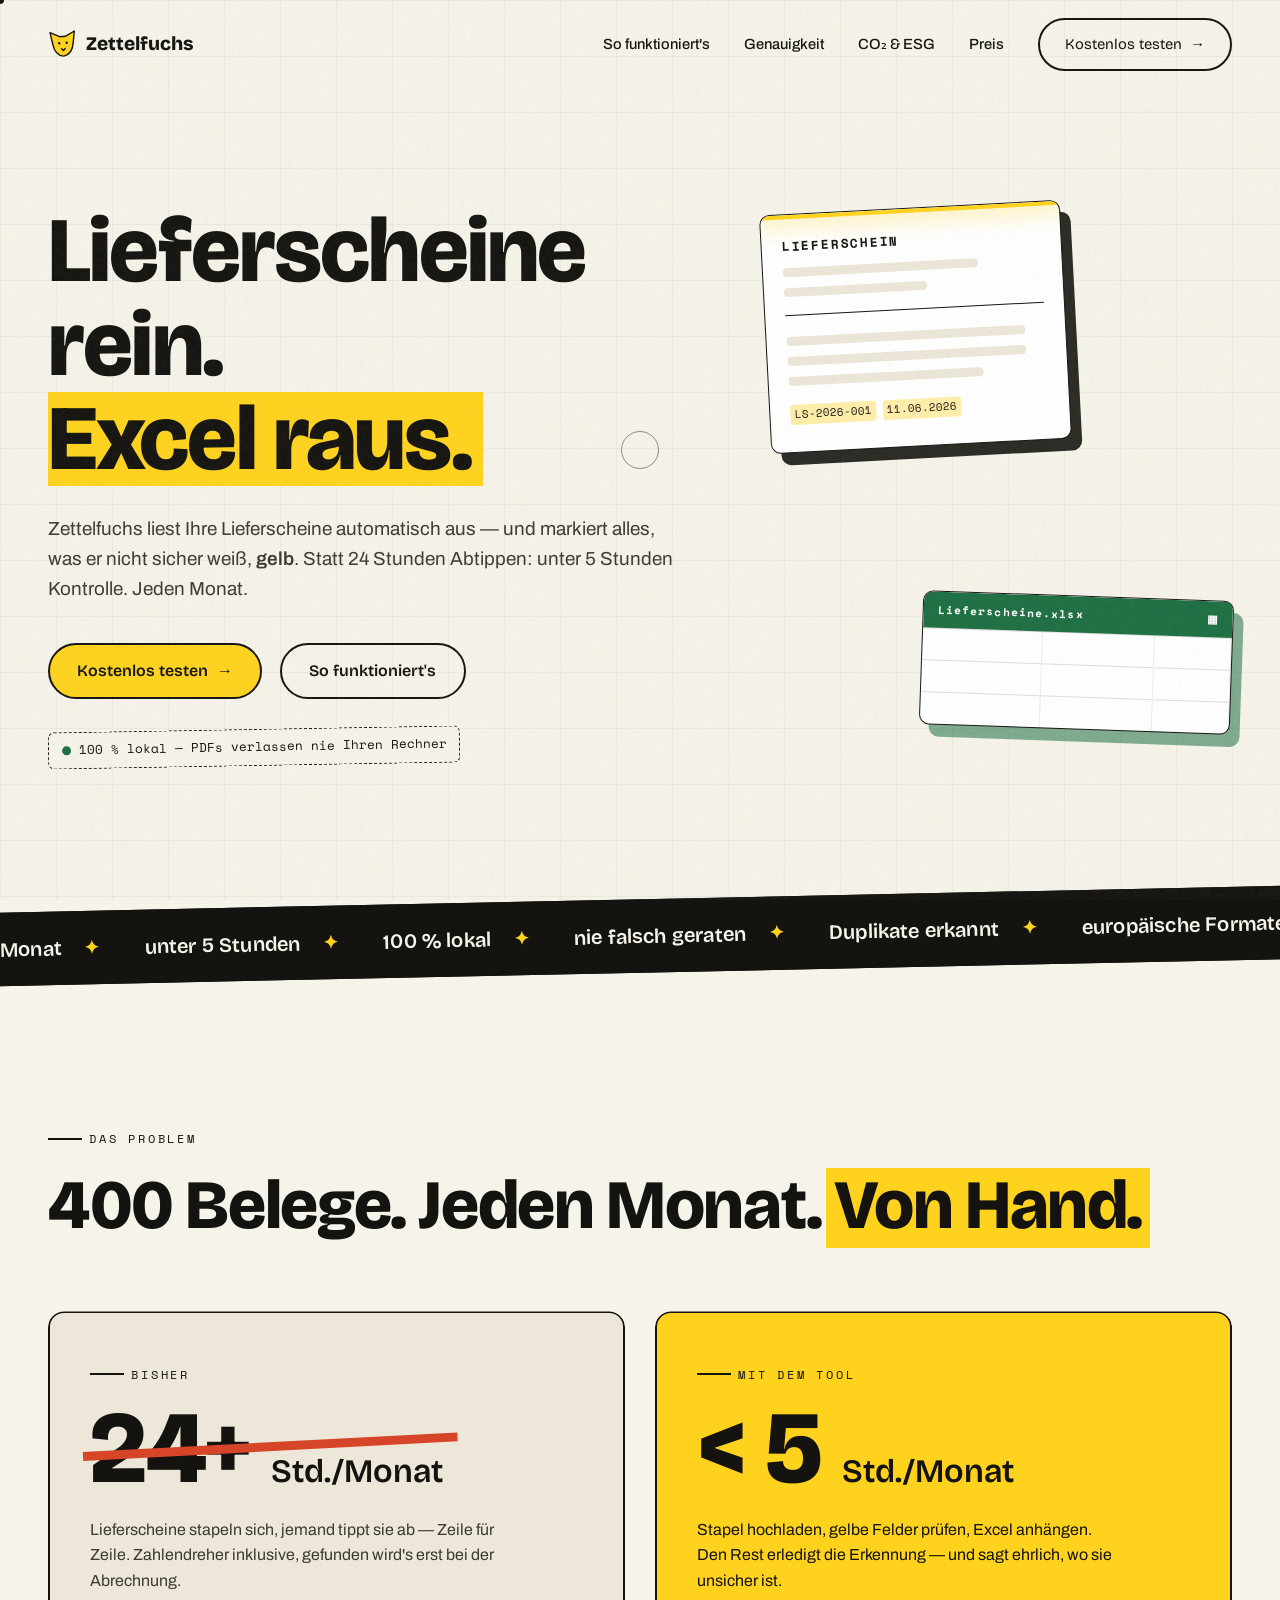
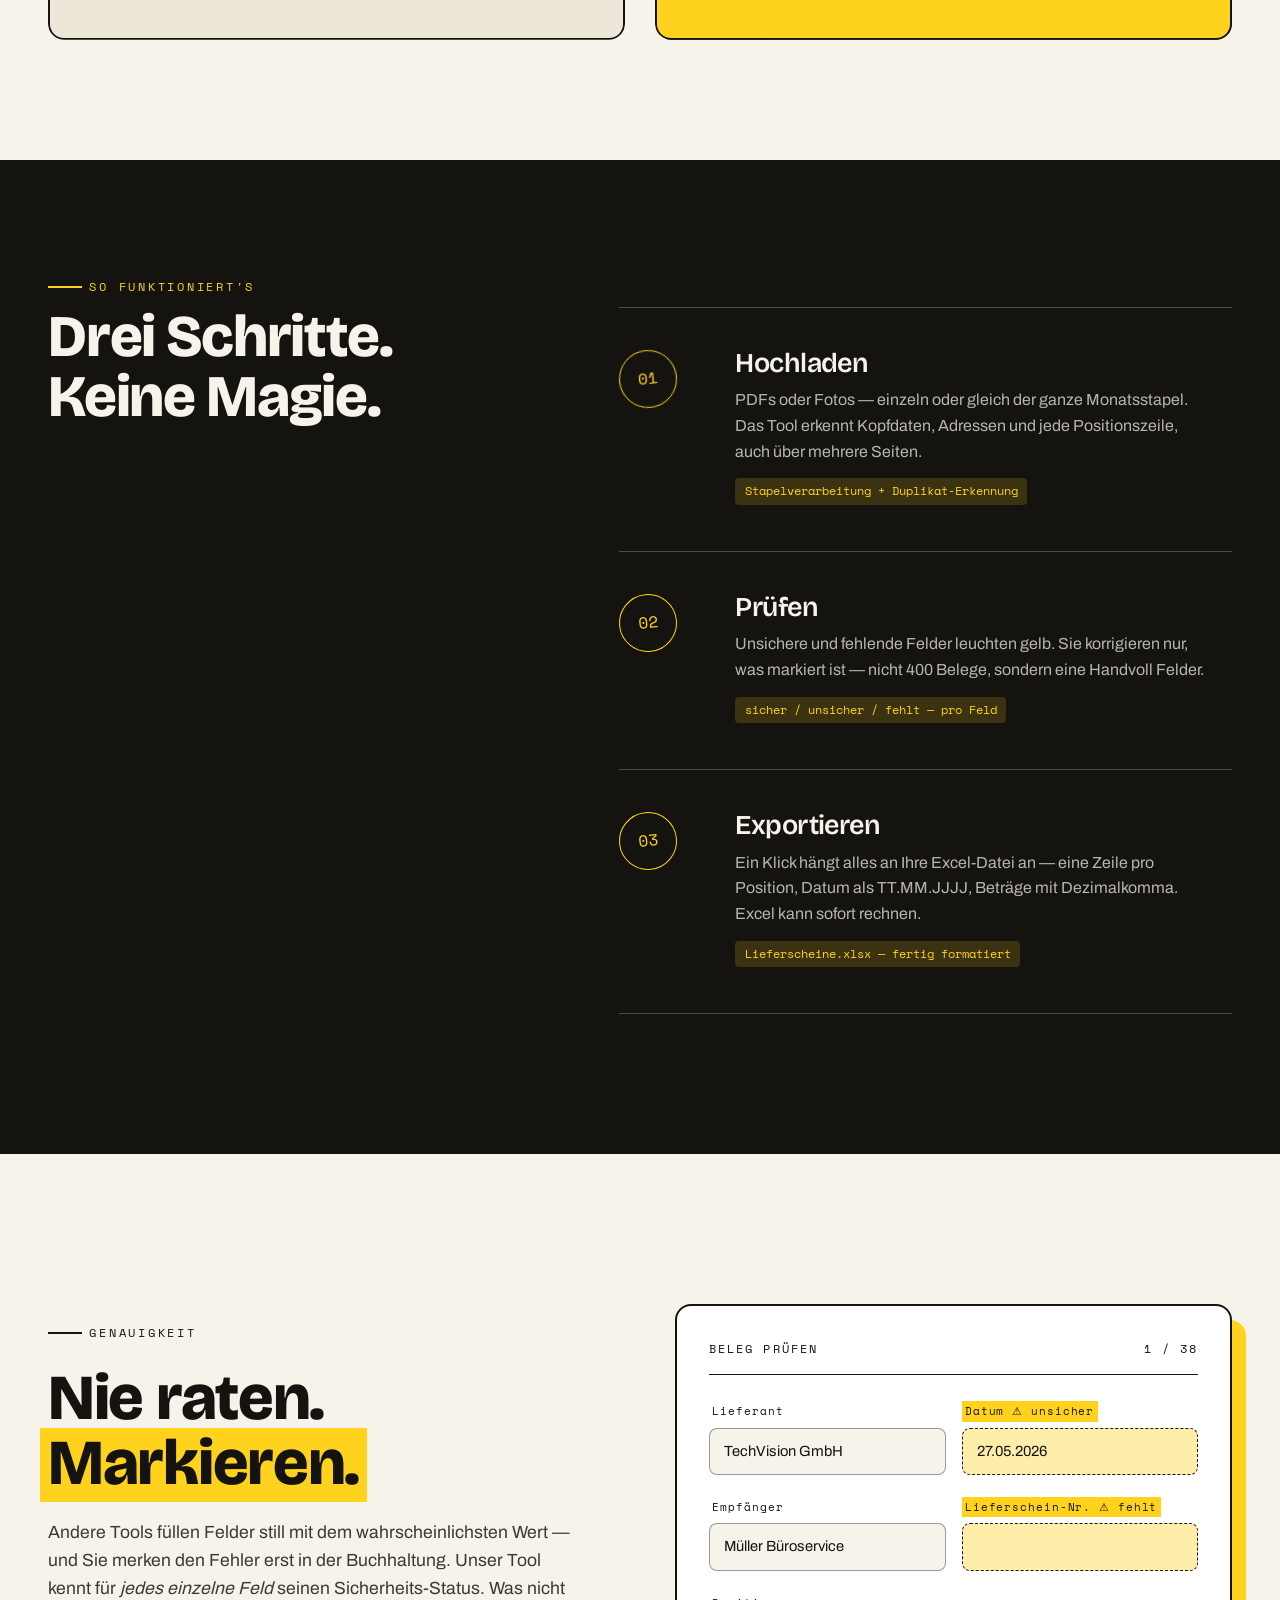
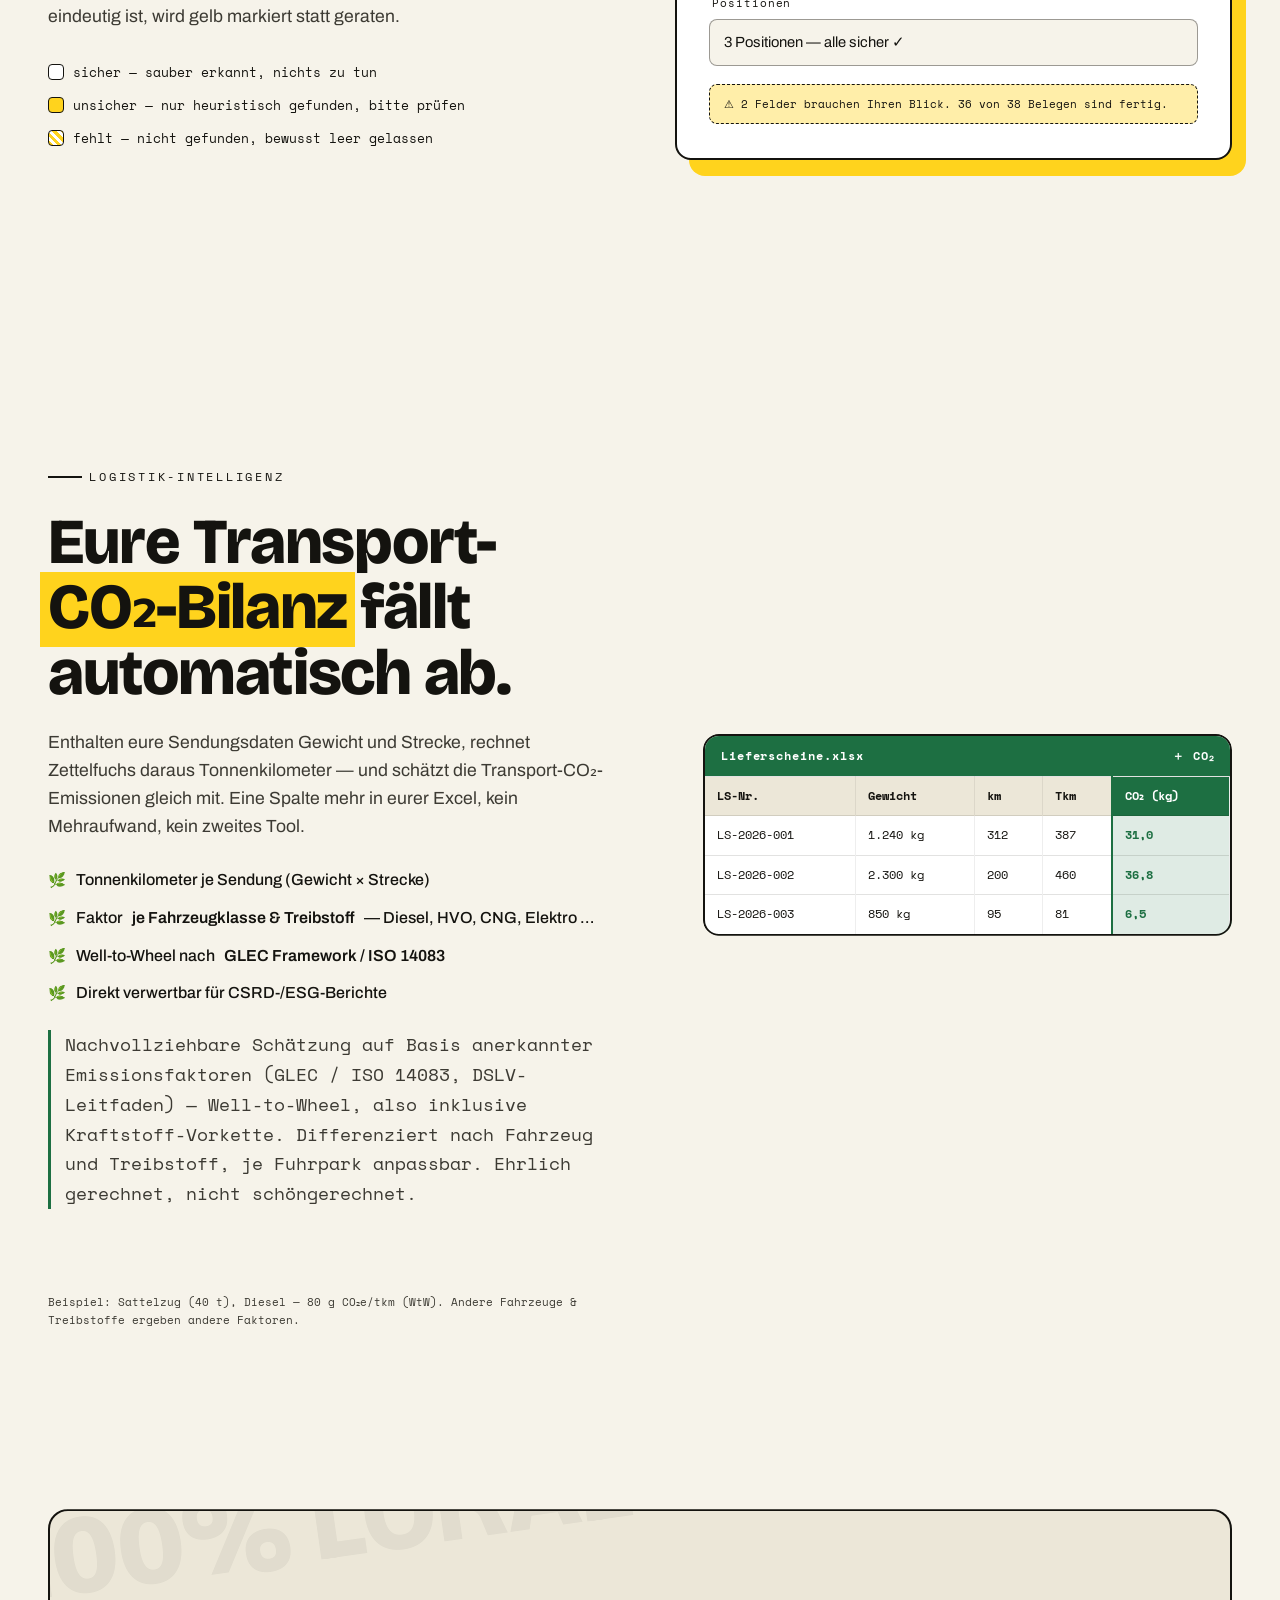
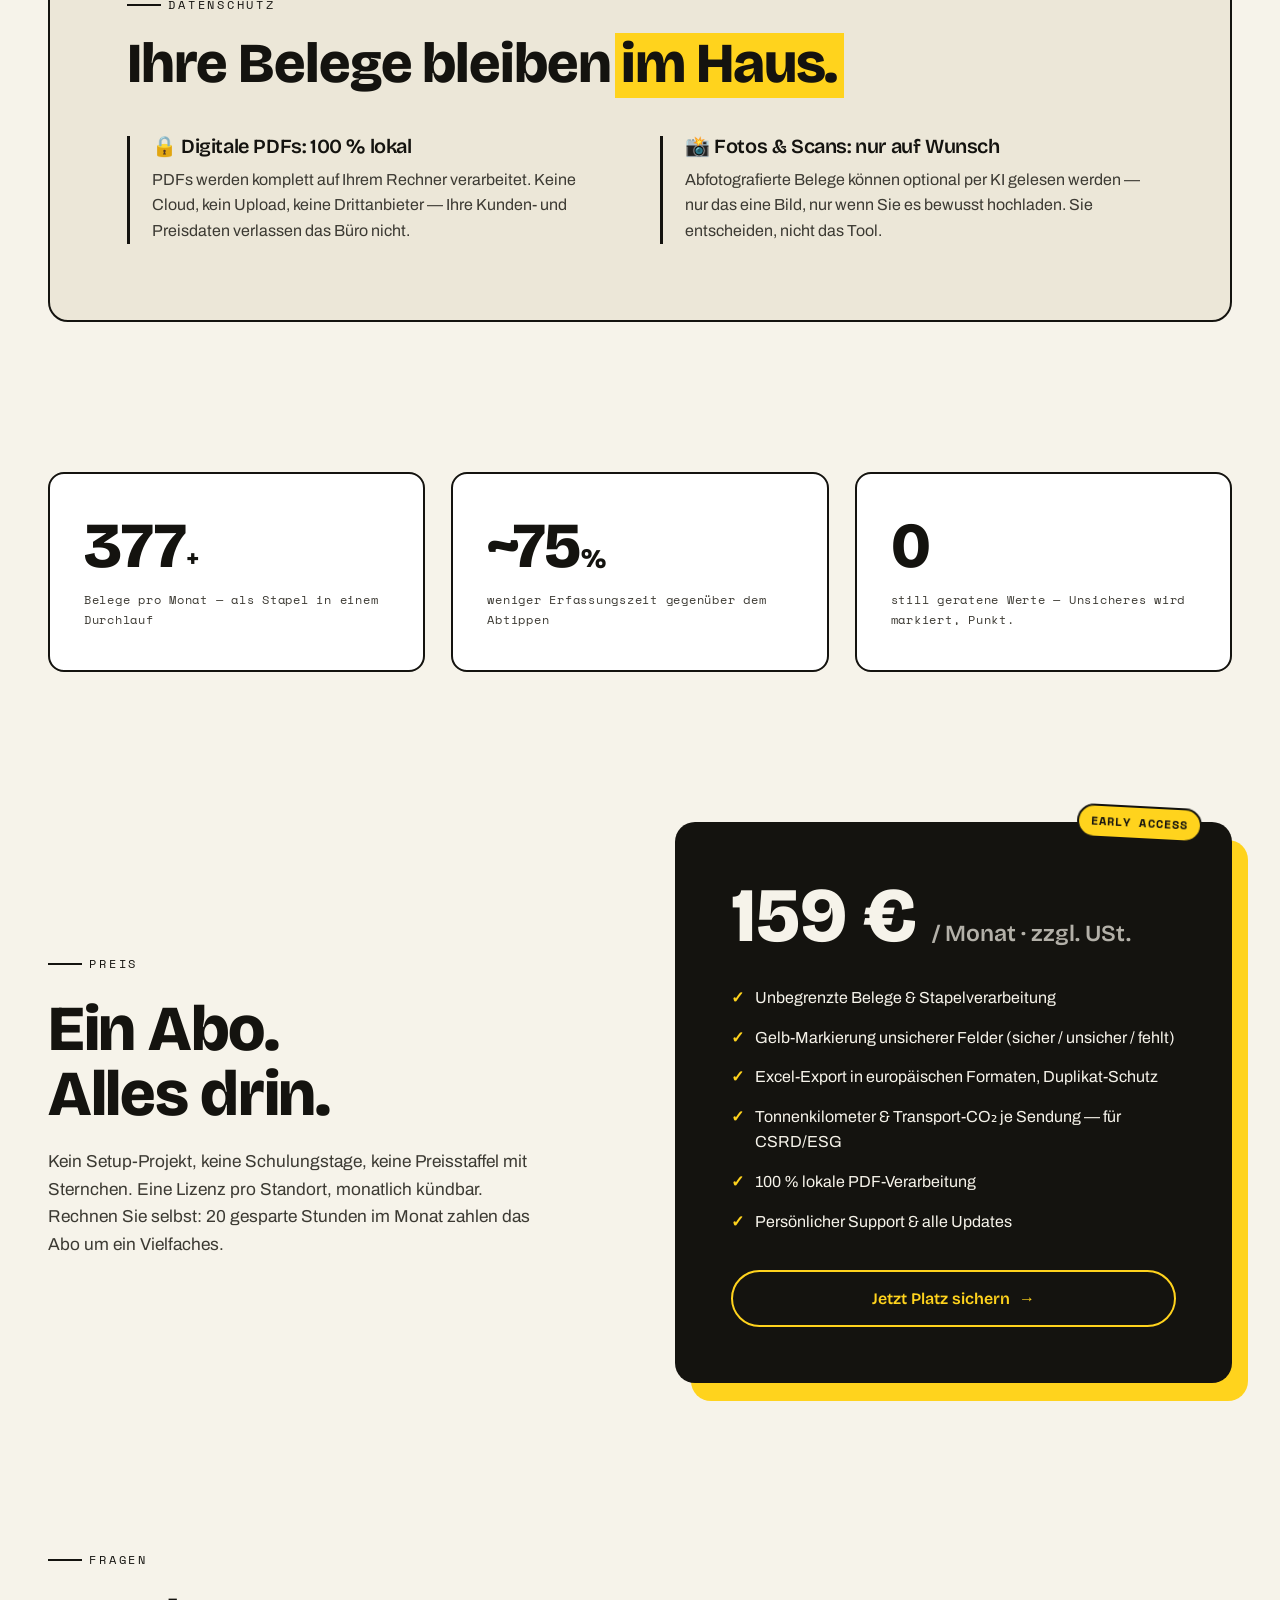
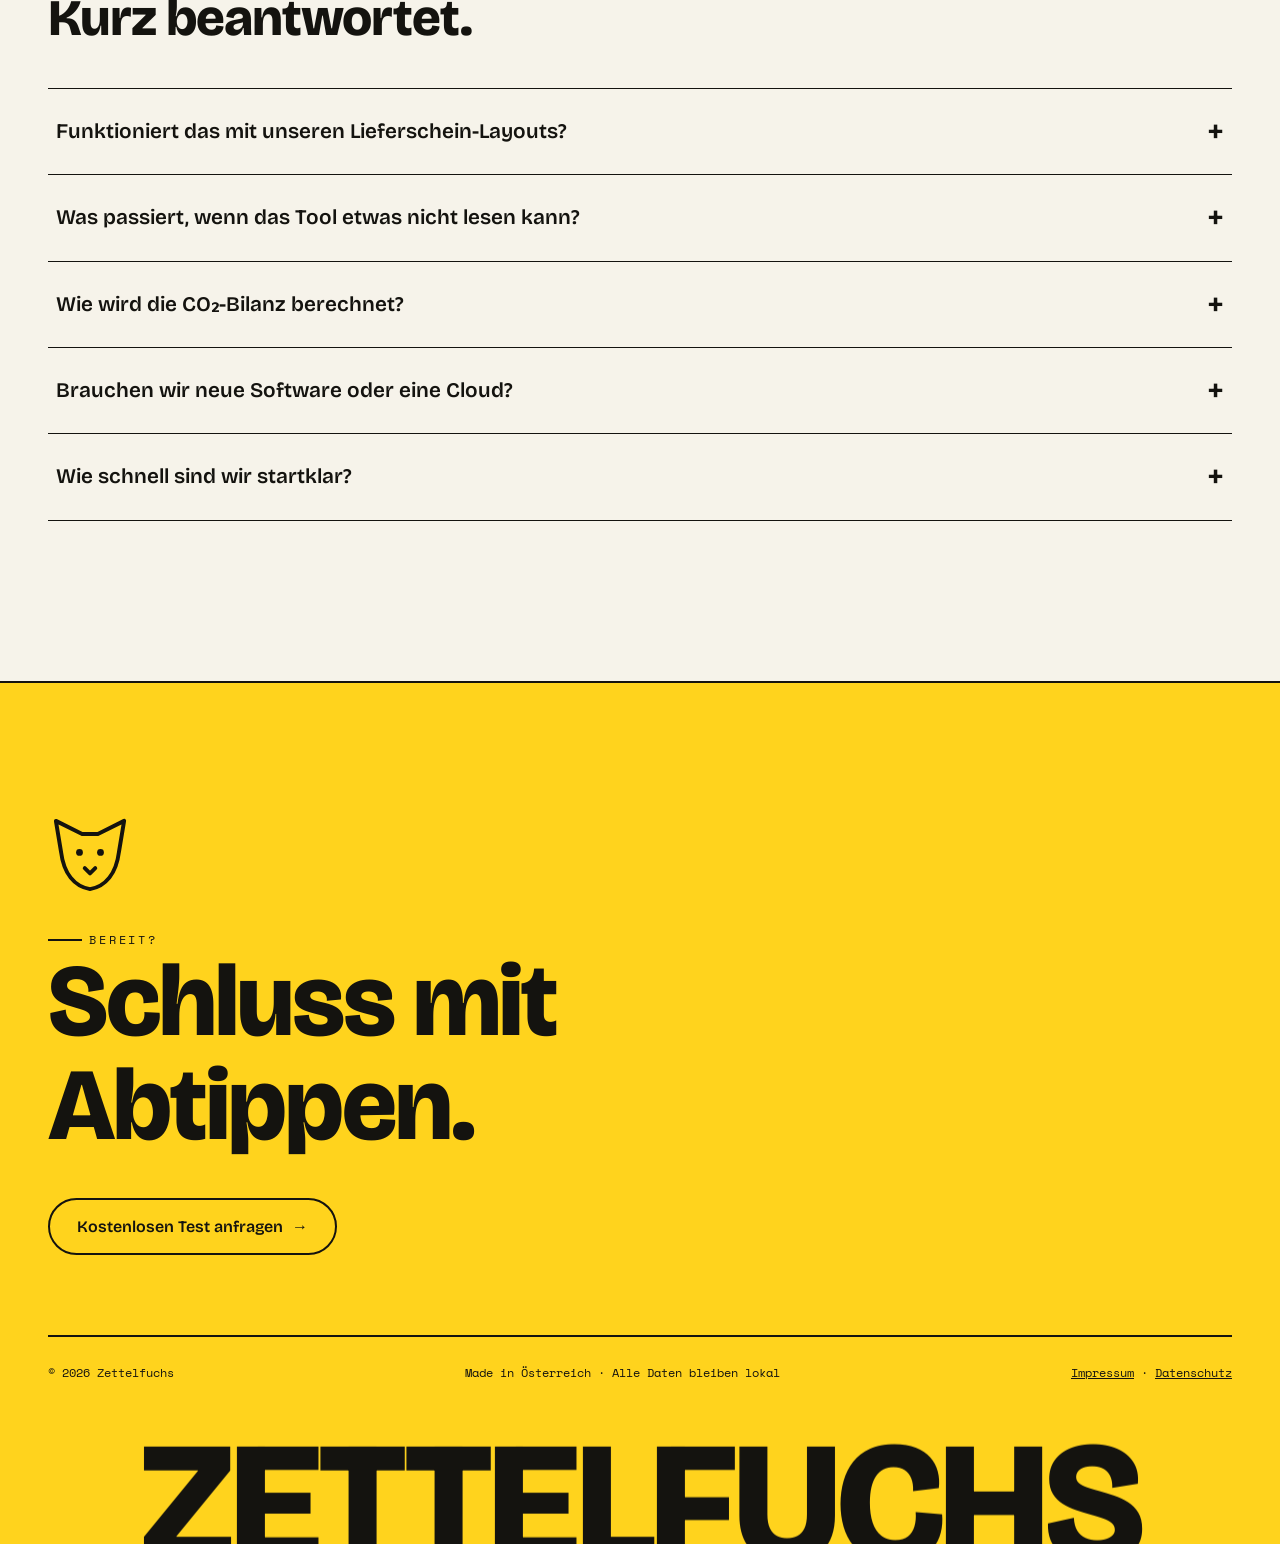
==== commit 808fd932: "Kontakt-Mail auf kontakt.zettelfuchs@gmail.com + Logo-Dateien (SVG + 3 PNGs) Co-Authored-By: Claude " ====
--- a/index.html
+++ b/index.html
@@ -965,7 +965,7 @@
     <span class="mono-label" data-reveal>Bereit?</span>
     <h2 data-reveal style="--d:.1s">Schluss mit Abtippen.</h2>
     <div class="cta-row" data-reveal style="--d:.2s">
-      <a class="btn" href="mailto:kontakt@zettelfuchs.at?subject=Zettelfuchs%20testen" data-cursor>
+      <a class="btn" href="mailto:kontakt.zettelfuchs@gmail.com?subject=Zettelfuchs%20testen" data-cursor>
         Kostenlosen Test anfragen <span class="arr">→</span>
       </a>
     </div>
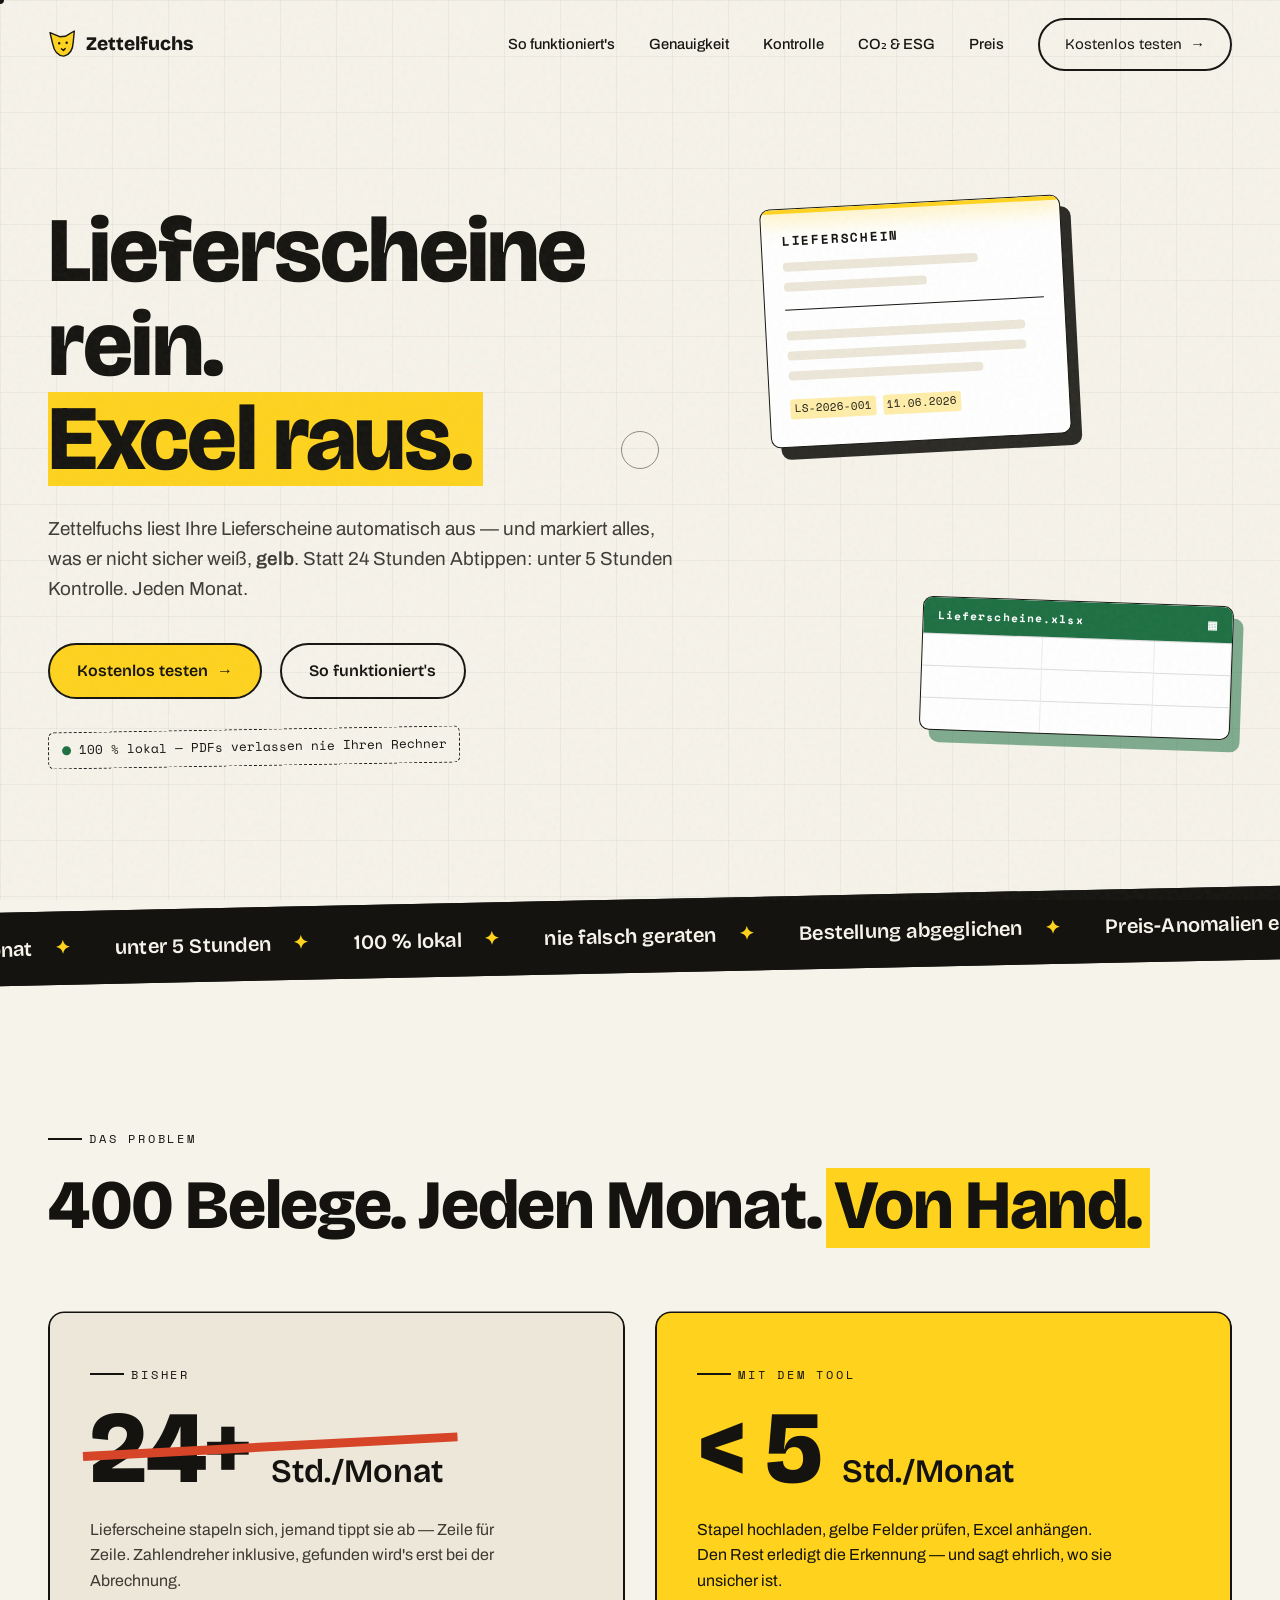
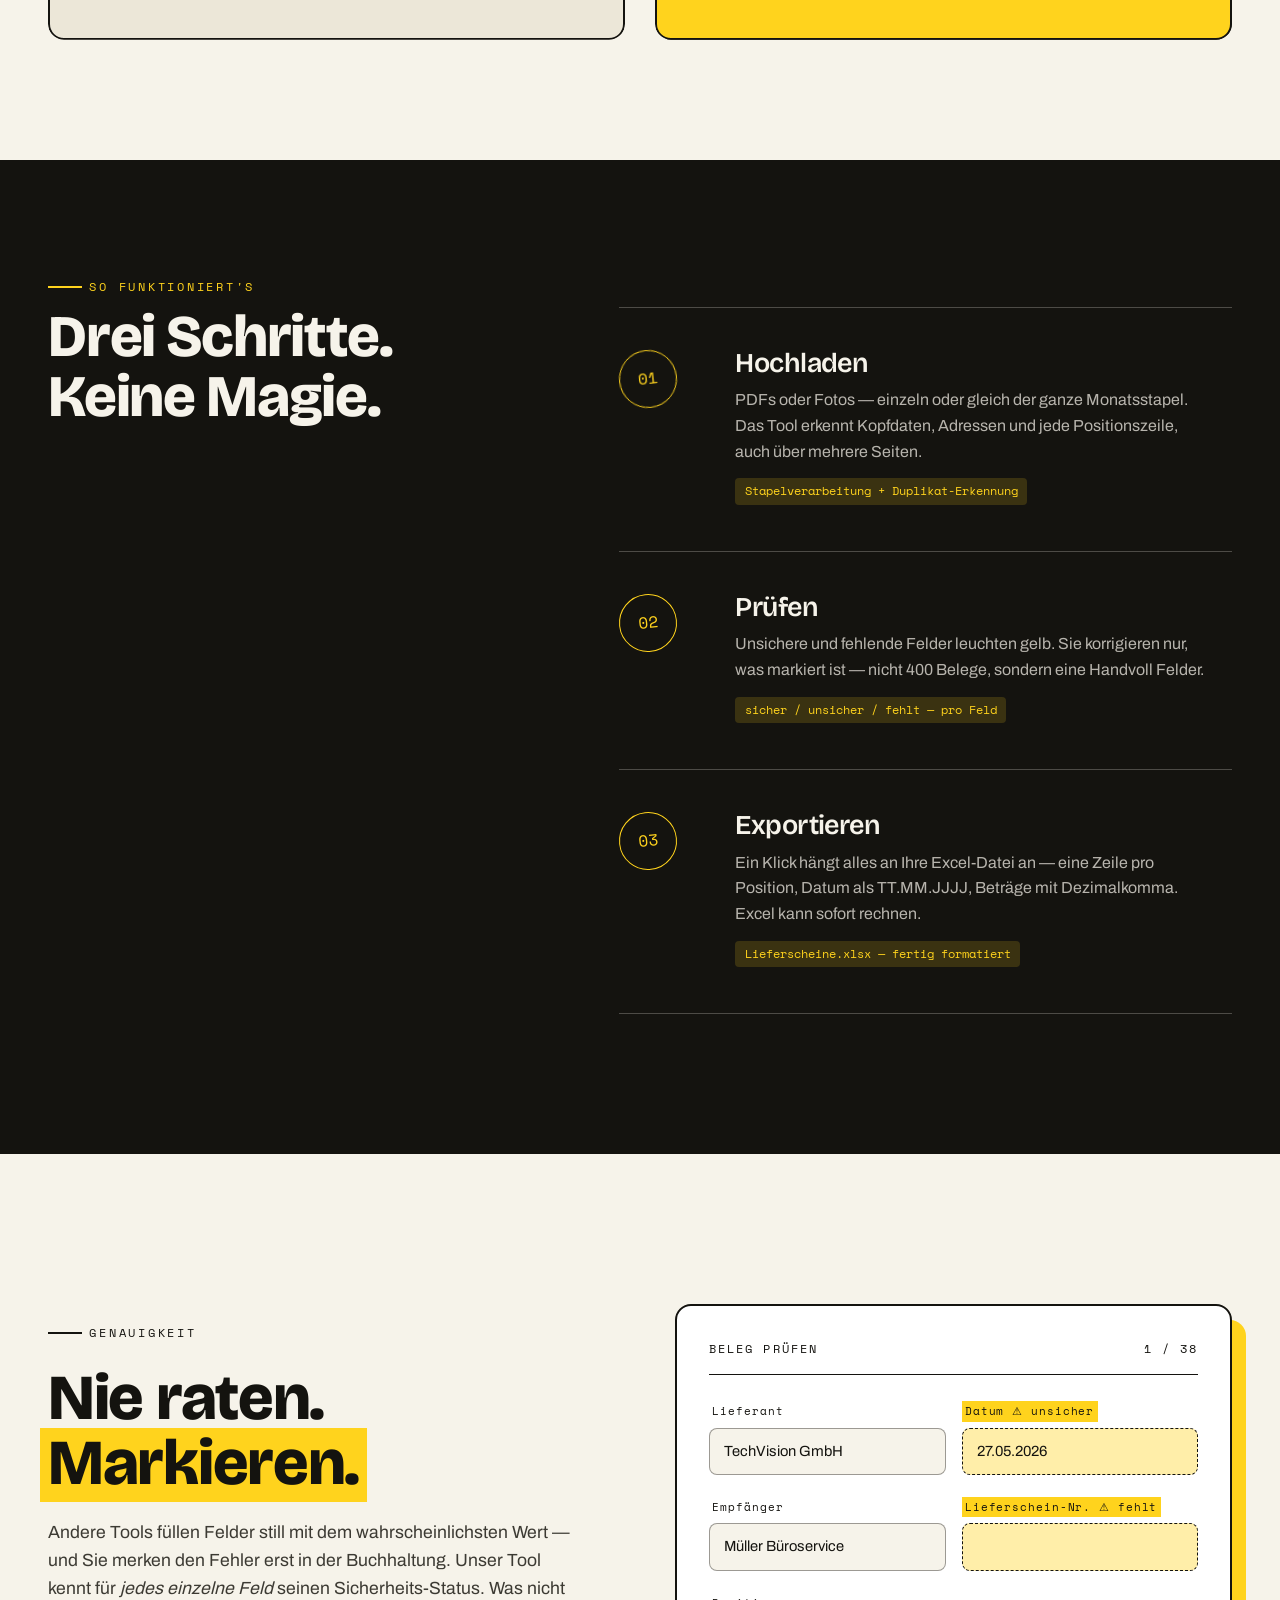
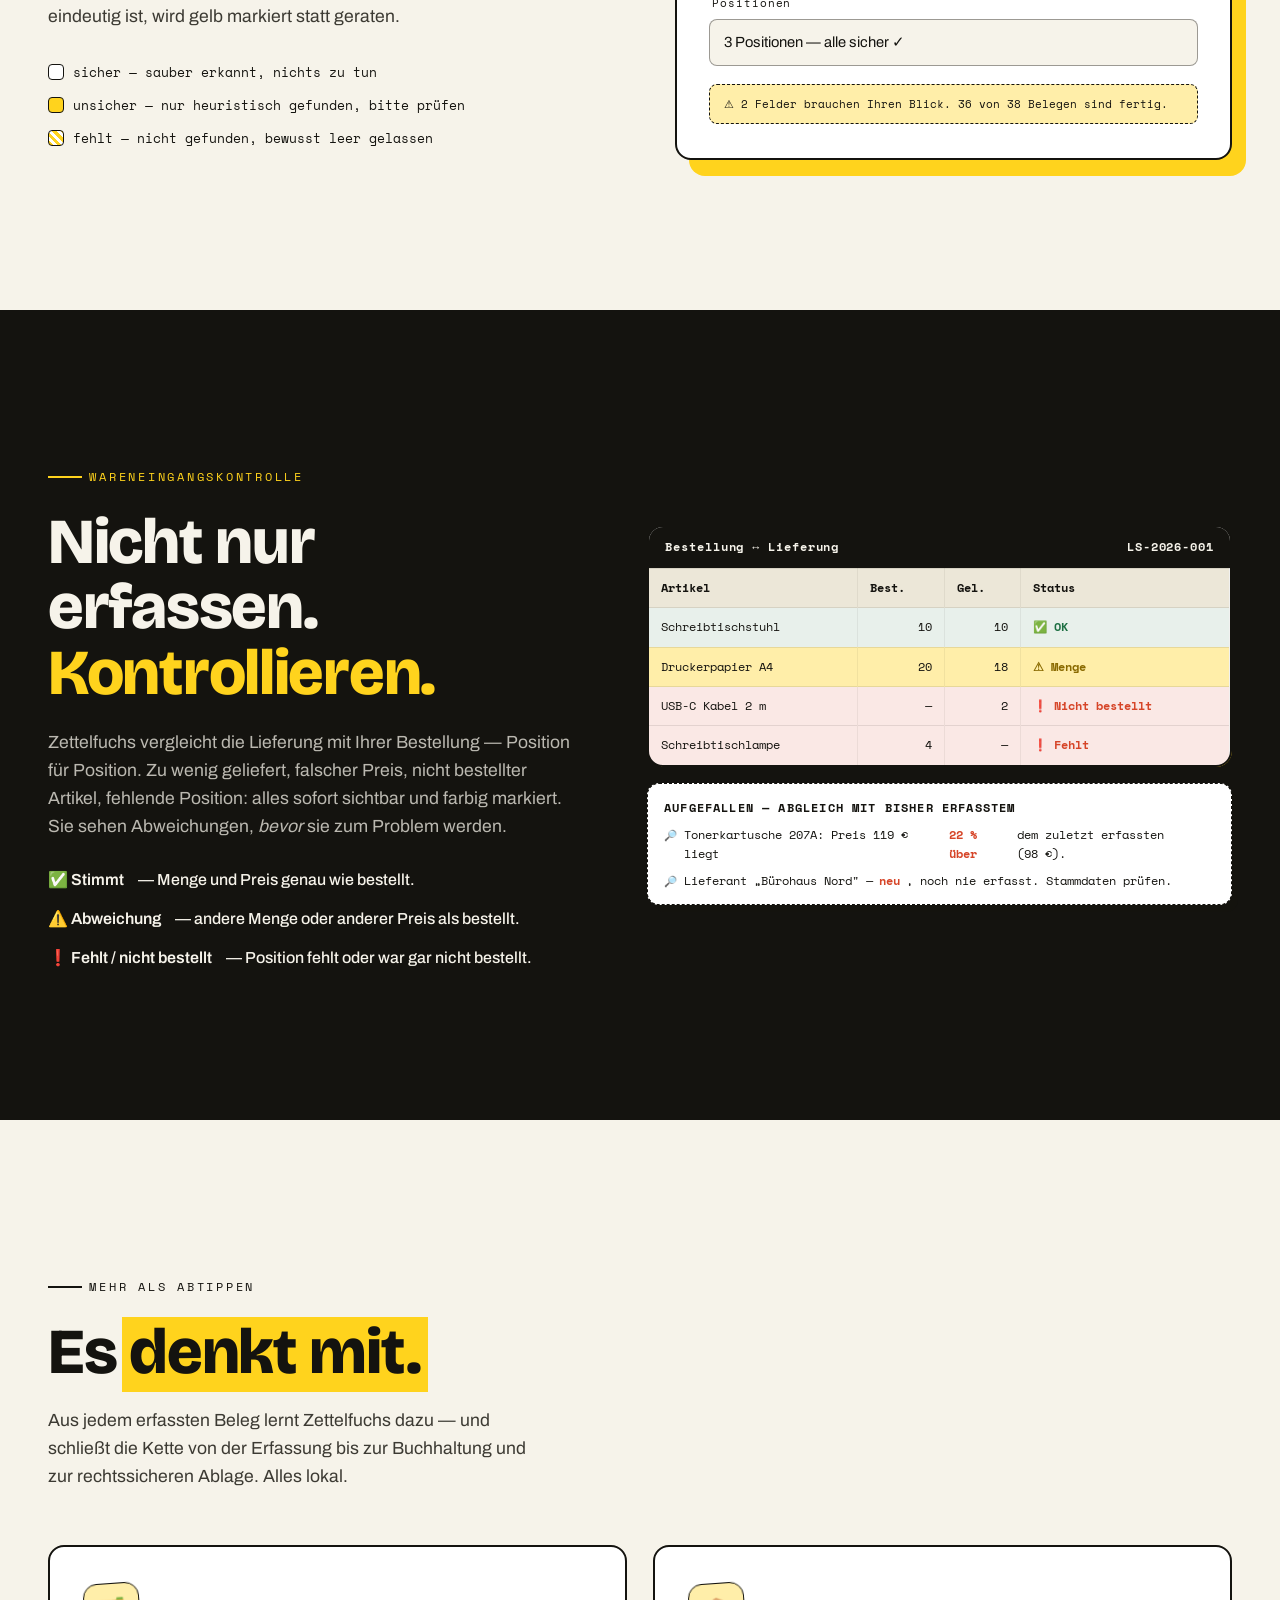
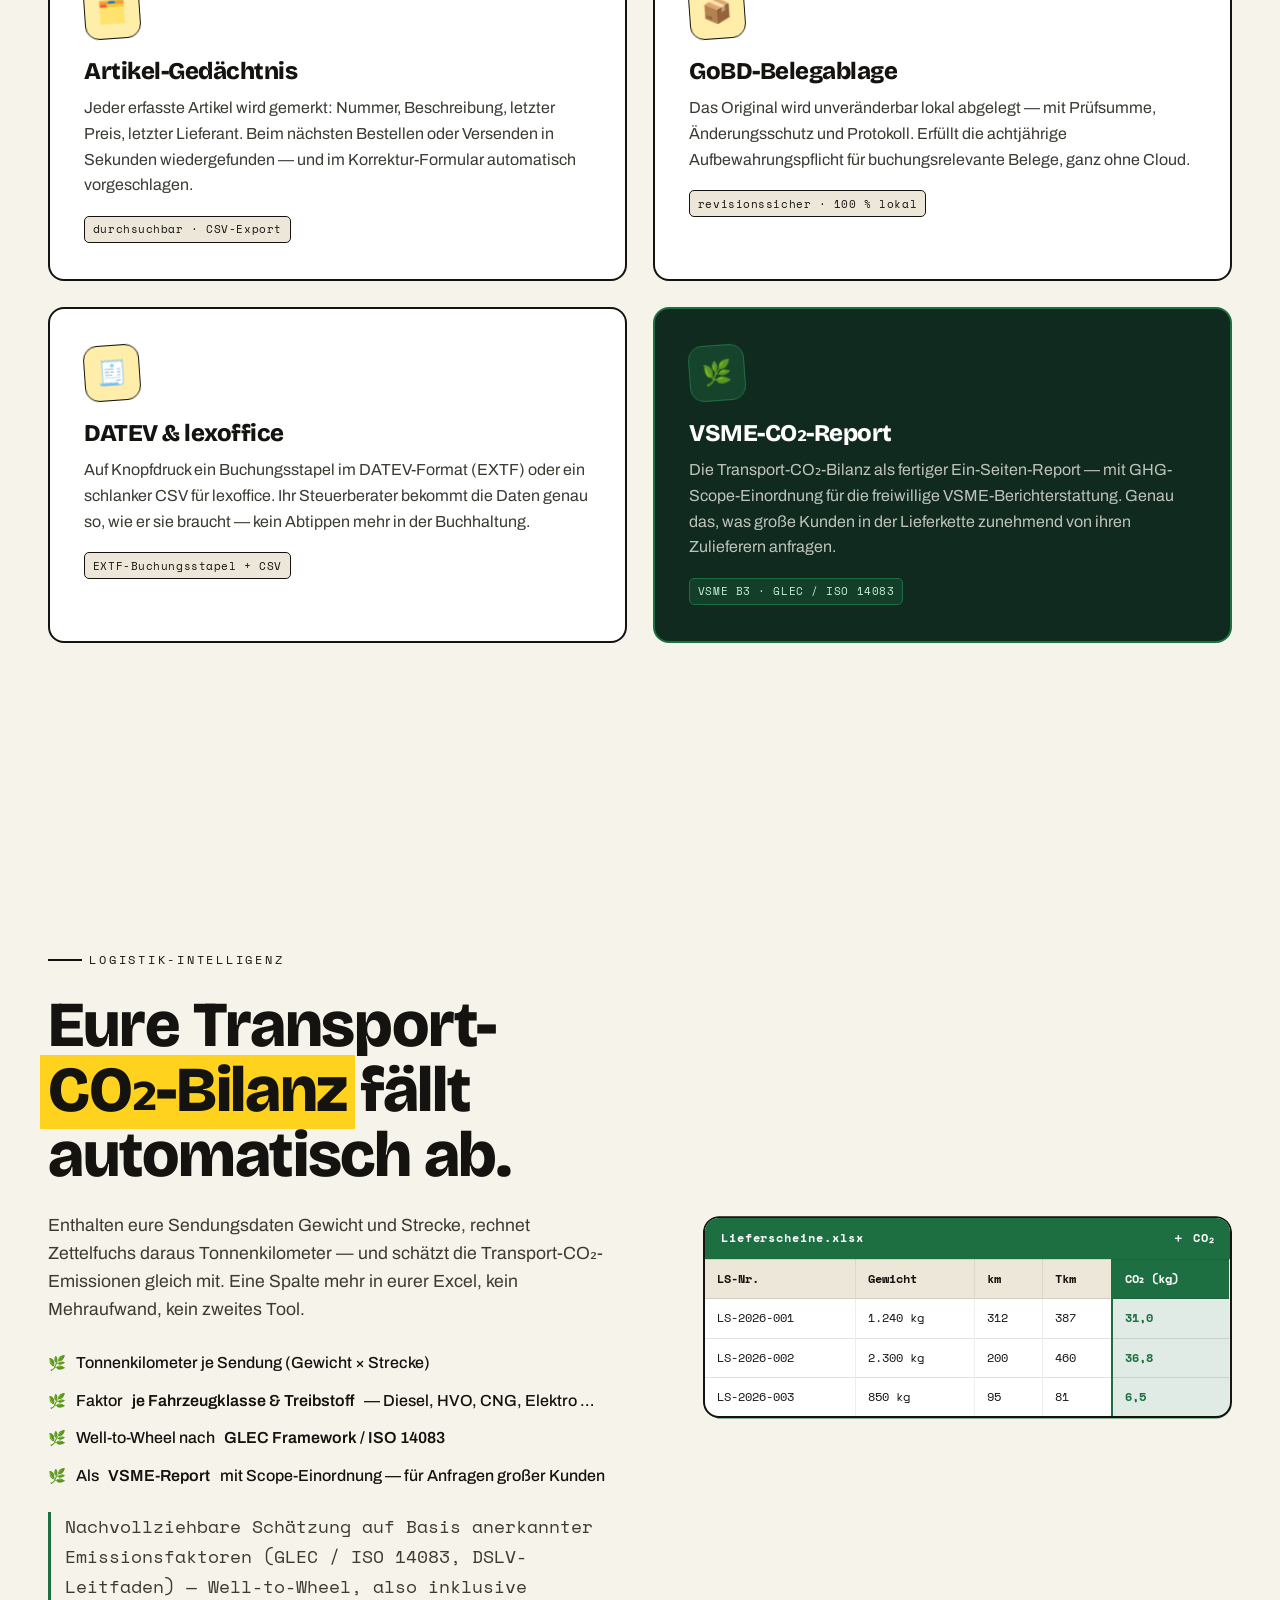
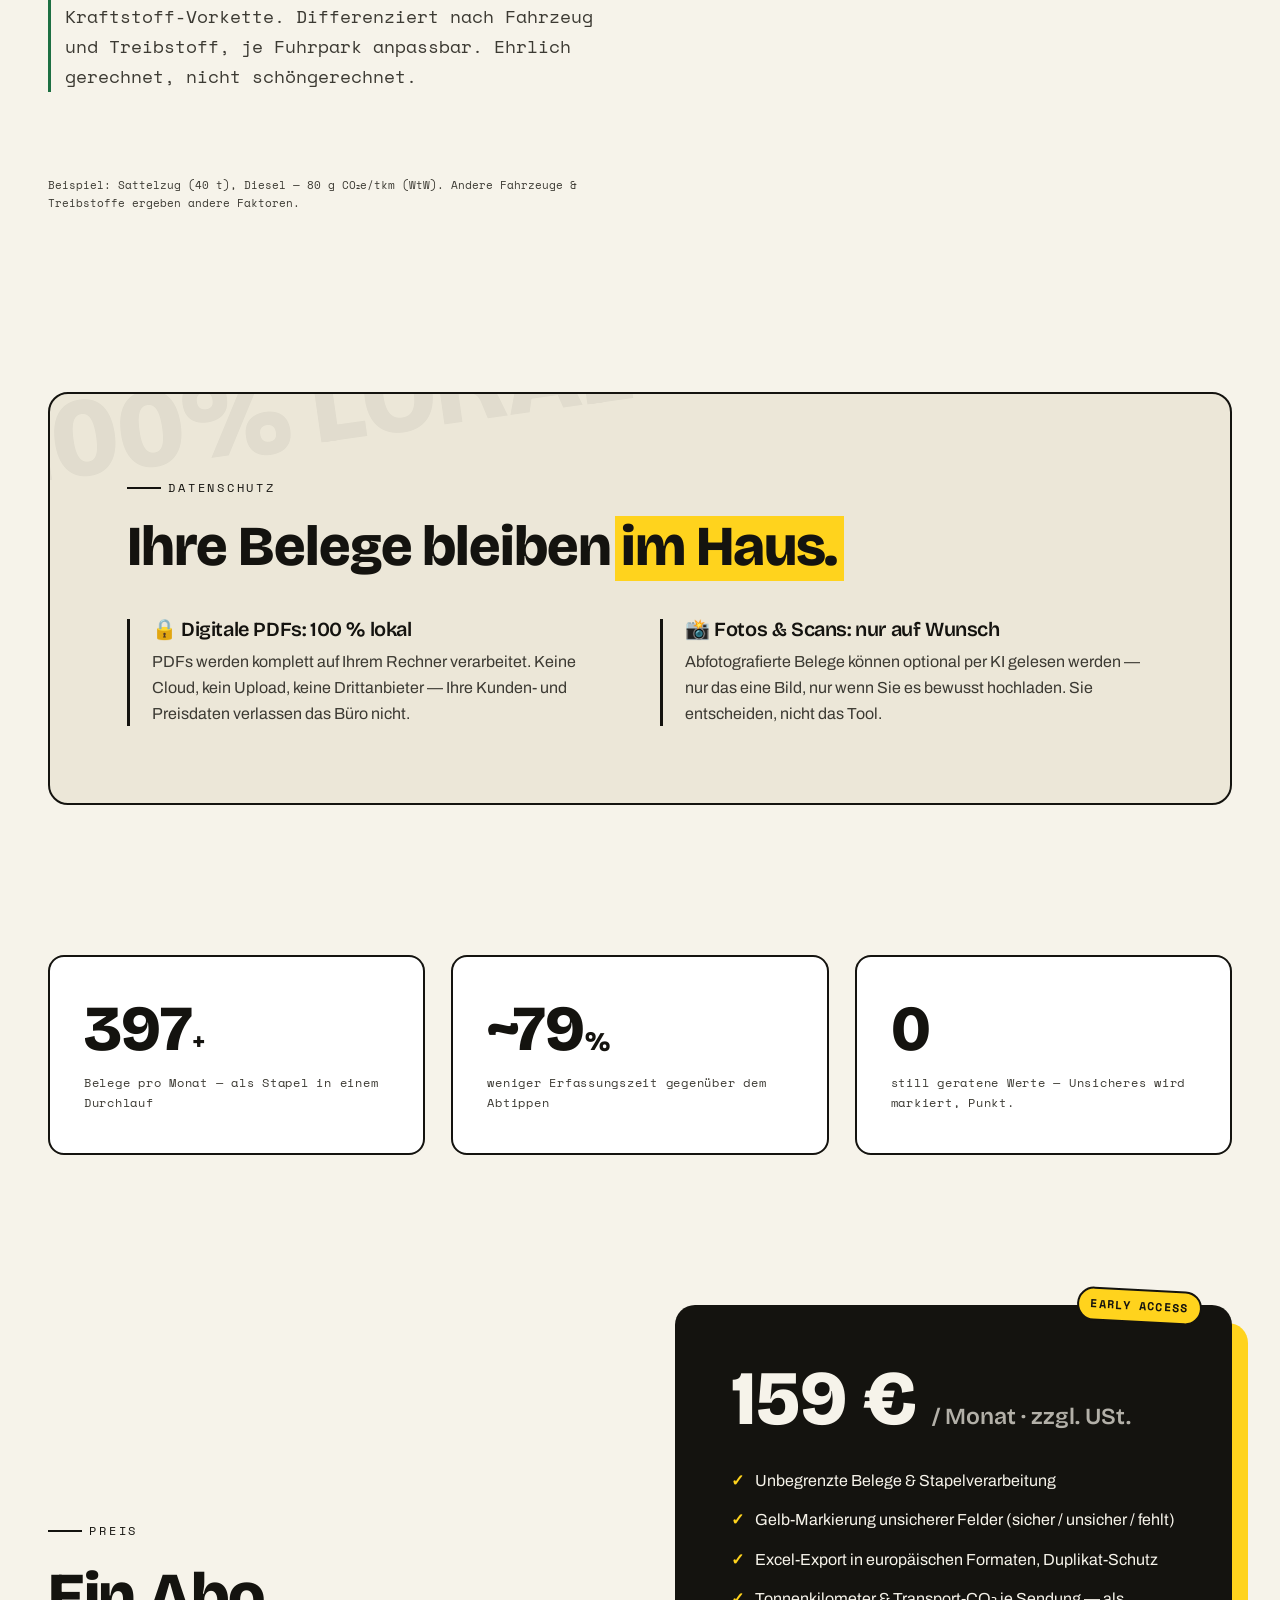
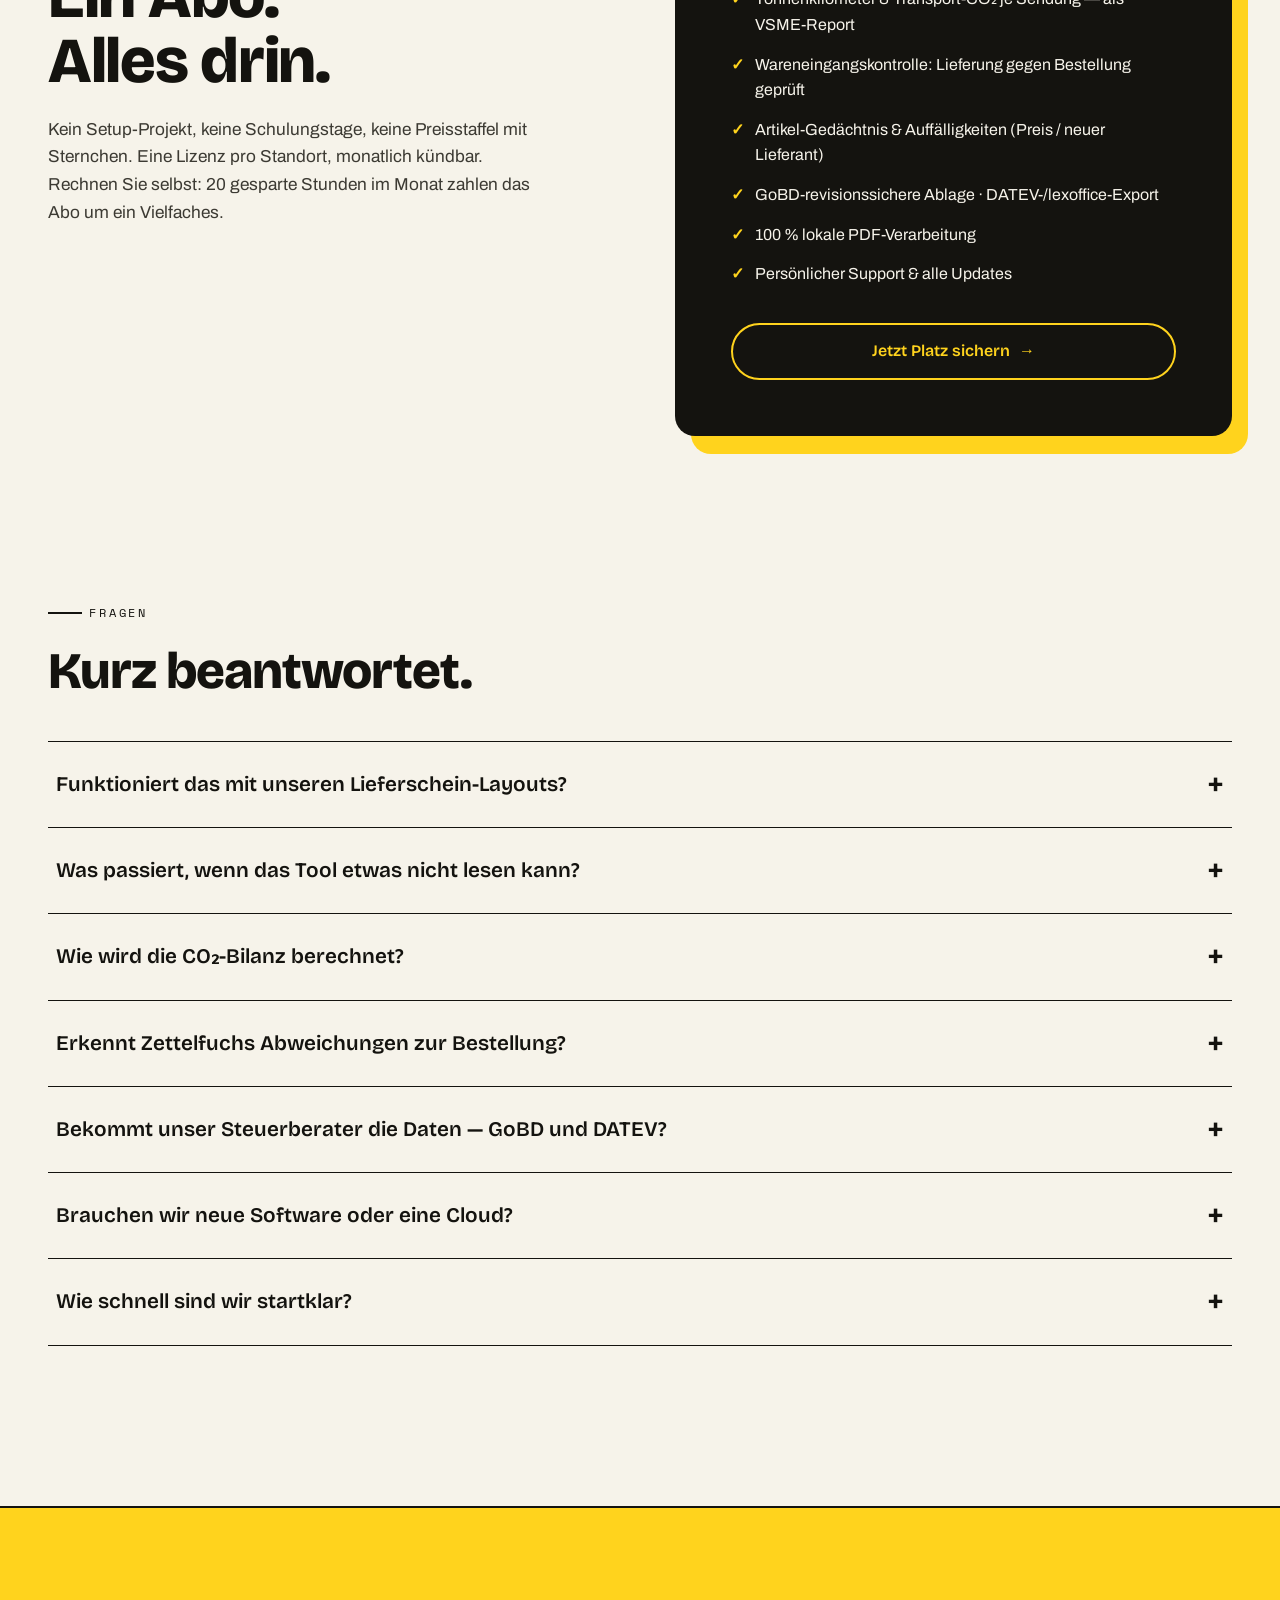
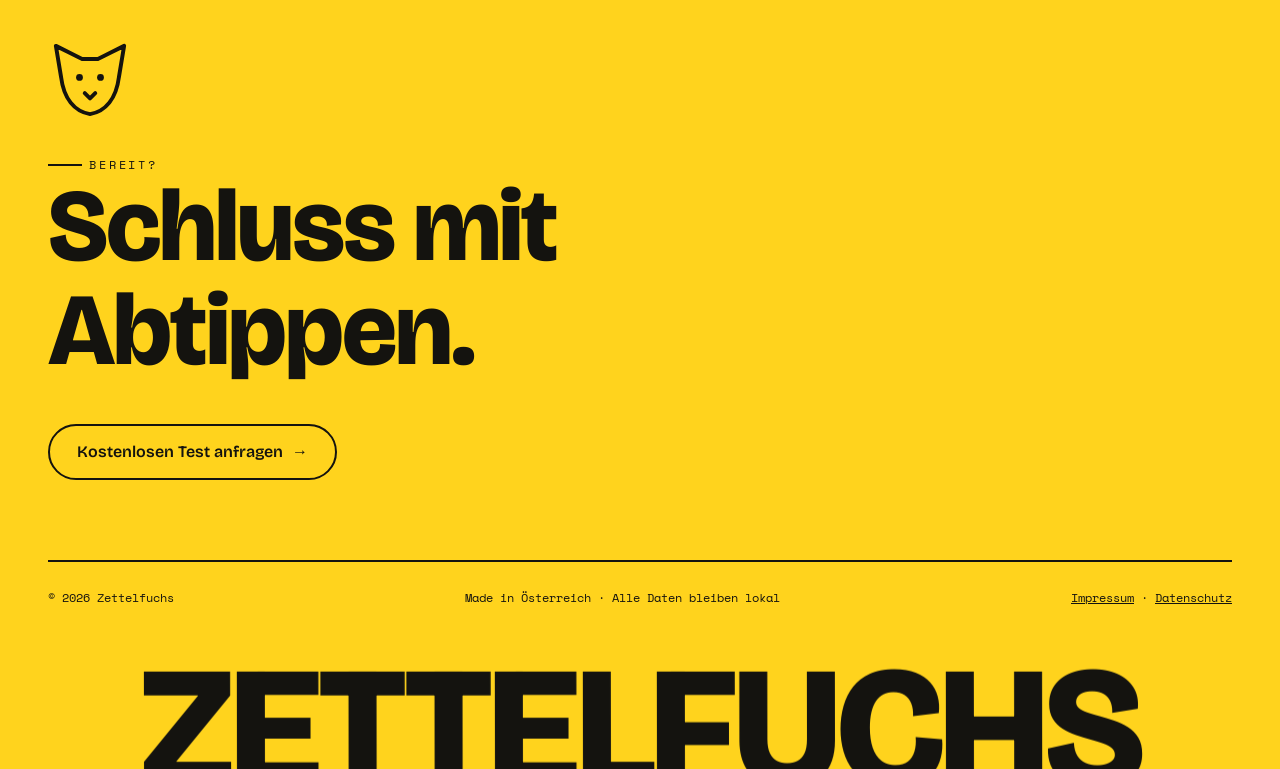
==== commit e4269be5: "feat(site): neue Feature-Abschnitte (Kontrolle, Mitdenken, GoBD, DATEV, VSME) Erweitert die Landing " ====
--- a/index.html
+++ b/index.html
@@ -547,6 +547,88 @@
 .co2-sheet thead .hl { background: var(--excel); color: #fff; }
 .co2-quelle { margin-top: 14px; font-family: var(--font-mono); font-size: .7rem; color: var(--ink-soft); line-height: 1.6; }
 
+/* ---------- NEUE FEATURES: Kontrolle (Wareneingang + Anomalie) ---------- */
+.kontrolle { padding: 150px 0; background: var(--ink); color: var(--paper); }
+.kontrolle .mono-label { color: var(--gelb); }
+.kontrolle .mono-label::before { background: var(--gelb); }
+.kontrolle-grid { display: grid; grid-template-columns: .95fr 1.05fr; gap: 70px; align-items: center; }
+@media (max-width: 900px) { .kontrolle-grid { grid-template-columns: 1fr; gap: 48px; } }
+.kontrolle h2 { font-size: clamp(2.4rem, 5vw, 4.2rem); font-weight: 800; margin-top: 22px; }
+.kontrolle h2 .gelb-wort { color: var(--gelb); }
+.kontrolle .k-text > p { margin-top: 24px; font-size: 1.1rem; color: rgba(246,243,234,.74); max-width: 32em; }
+.k-list { margin-top: 26px; list-style: none; display: flex; flex-direction: column; gap: 13px; font-weight: 500; }
+.k-list li { display: flex; gap: .7em; align-items: baseline; }
+.k-list li b { font-weight: 700; }
+
+/* Kontroll-Tabelle (Bestellung vs. Lieferung) */
+.ctrl-sheet {
+  background: #fff; color: var(--ink); border: 2px solid var(--ink);
+  border-radius: 16px; overflow: hidden; box-shadow: 14px 16px 0 var(--gelb);
+}
+.ctrl-head {
+  background: var(--ink); color: var(--paper); font-family: var(--font-mono);
+  font-size: .72rem; font-weight: 700; letter-spacing: .08em; padding: 11px 16px;
+  display: flex; justify-content: space-between; align-items: center;
+}
+.ctrl-sheet table { width: 100%; border-collapse: collapse; font-family: var(--font-mono); font-size: .72rem; }
+.ctrl-sheet th, .ctrl-sheet td {
+  padding: 10px 12px; text-align: left; white-space: nowrap;
+  border-top: 1px solid rgba(20,19,15,.1); border-right: 1px solid rgba(20,19,15,.06);
+}
+.ctrl-sheet th { background: var(--paper-2); font-weight: 700; }
+.ctrl-sheet td.num { text-align: right; }
+.ctrl-sheet .st { font-weight: 700; }
+.row-ok td { background: rgba(29,111,66,.10); }
+.row-ok .st { color: var(--excel); }
+.row-warn td { background: var(--gelb-soft); }
+.row-warn .st { color: #8a6a00; }
+.row-bad td { background: rgba(214,69,40,.12); }
+.row-bad .st { color: var(--rot); }
+
+/* Anomalie-Callout (das "Tool denkt mit") */
+.anomalie-box {
+  margin-top: 16px; background: #fff; color: var(--ink);
+  border: 1.5px dashed var(--ink); border-radius: 12px; padding: 14px 16px;
+  font-family: var(--font-mono); font-size: .73rem; line-height: 1.65;
+  box-shadow: 6px 7px 0 rgba(20,19,15,.85);
+}
+.anomalie-box .a-titel { font-weight: 700; letter-spacing: .1em; display: block; margin-bottom: 8px; }
+.anomalie-box .a-row { display: flex; gap: .55em; align-items: baseline; }
+.anomalie-box .a-row + .a-row { margin-top: 7px; }
+.anomalie-box .a-row::before { content: "🔎"; font-size: .9em; }
+.anomalie-box b { color: var(--rot); }
+
+/* ---------- NEUE FEATURES: "Mehr als Abtippen" — Feature-Grid ---------- */
+.mehr { padding: 150px 0; }
+.mehr-intro { max-width: 30em; }
+.mehr h2 { font-size: clamp(2.4rem, 5vw, 4.2rem); font-weight: 800; margin-top: 22px; }
+.mehr h2 + p { margin-top: 22px; font-size: 1.1rem; color: var(--ink-soft); max-width: 34em; }
+.mehr-grid { margin-top: 54px; display: grid; grid-template-columns: repeat(2, 1fr); gap: 26px; }
+@media (max-width: 820px) { .mehr-grid { grid-template-columns: 1fr; } }
+.mehr-card {
+  border: 2px solid var(--ink); border-radius: 16px; background: #fff; padding: 36px 34px;
+  transition: transform .35s var(--ease-out), box-shadow .35s var(--ease-out);
+}
+.mehr-card:hover { transform: translate(-4px, -6px) rotate(-.5deg); box-shadow: 12px 14px 0 var(--gelb); }
+.mehr-card .ic {
+  font-size: 1.5rem; width: 56px; height: 56px; display: grid; place-items: center;
+  border: 1.5px solid var(--ink); border-radius: 14px; background: var(--gelb-soft); transform: rotate(-4deg);
+}
+.mehr-card h3 { font-size: 1.5rem; font-weight: 700; margin-top: 20px; }
+.mehr-card p { margin-top: 12px; color: var(--ink-soft); }
+.mehr-card .mtag {
+  margin-top: 18px; display: inline-block; font-family: var(--font-mono); font-size: .7rem;
+  letter-spacing: .05em; background: var(--paper-2); border: 1.5px solid var(--ink);
+  padding: .32em .7em; border-radius: 5px;
+}
+/* ESG-Karte trägt das Grün als eigene Identität */
+.mehr-card.esg { background: #102a20; color: var(--paper); border-color: var(--excel); }
+.mehr-card.esg .ic { background: rgba(29,111,66,.35); border-color: var(--excel); }
+.mehr-card.esg h3 { color: #fff; }
+.mehr-card.esg p { color: rgba(246,243,234,.76); }
+.mehr-card.esg .mtag { background: rgba(29,111,66,.3); border-color: var(--excel); color: #c6ecd5; }
+.mehr-card.esg:hover { box-shadow: 12px 14px 0 var(--excel); }
+
 /* ---------- Footer-CTA ---------- */
 .schluss {
   background: var(--gelb); padding: 130px 0 0; overflow: hidden;
@@ -622,6 +704,7 @@
       <ul class="nav-links">
         <li><a href="#funktion">So funktioniert's</a></li>
         <li><a href="#sicherheit">Genauigkeit</a></li>
+        <li><a href="#kontrolle">Kontrolle</a></li>
         <li><a href="#co2">CO₂&nbsp;&amp;&nbsp;ESG</a></li>
         <li><a href="#preis">Preis</a></li>
         <li><a class="btn" href="#kontakt" data-cursor>Kostenlos testen <span class="arr">→</span></a></li>
@@ -692,9 +775,9 @@
 <div class="marquee" aria-hidden="true">
   <div class="marquee-track">
     <span>400 Belege im Monat</span><span>unter 5 Stunden</span><span>100&nbsp;% lokal</span>
-    <span>nie falsch geraten</span><span>Duplikate erkannt</span><span>europäische Formate</span><span>Transport-CO₂ inklusive</span>
+    <span>nie falsch geraten</span><span>Bestellung abgeglichen</span><span>Preis-Anomalien erkannt</span><span>GoBD-revisionssicher</span><span>DATEV-Export</span><span>Transport-CO₂ inklusive</span>
     <span>400 Belege im Monat</span><span>unter 5 Stunden</span><span>100&nbsp;% lokal</span>
-    <span>nie falsch geraten</span><span>Duplikate erkannt</span><span>europäische Formate</span><span>Transport-CO₂ inklusive</span>
+    <span>nie falsch geraten</span><span>Bestellung abgeglichen</span><span>Preis-Anomalien erkannt</span><span>GoBD-revisionssicher</span><span>DATEV-Export</span><span>Transport-CO₂ inklusive</span>
   </div>
 </div>
 
@@ -809,6 +892,98 @@
   </div>
 </section>
 
+<!-- ===== Wareneingangskontrolle + Anomalien ===== -->
+<section class="kontrolle" id="kontrolle">
+  <div class="wrap kontrolle-grid">
+    <div class="k-text">
+      <span class="mono-label" data-reveal>Wareneingangskontrolle</span>
+      <h2 data-reveal style="--d:.1s">Nicht nur erfassen.<br><span class="gelb-wort">Kontrollieren.</span></h2>
+      <p data-reveal style="--d:.2s">
+        Zettelfuchs vergleicht die Lieferung mit Ihrer Bestellung — Position für Position.
+        Zu wenig geliefert, falscher Preis, nicht bestellter Artikel, fehlende Position:
+        alles sofort sichtbar und farbig markiert. Sie sehen Abweichungen,
+        <em>bevor</em> sie zum Problem werden.
+      </p>
+      <ul class="k-list" data-reveal style="--d:.3s">
+        <li><b>✅ Stimmt</b>&nbsp;— Menge und Preis genau wie bestellt.</li>
+        <li><b>⚠️ Abweichung</b>&nbsp;— andere Menge oder anderer Preis als bestellt.</li>
+        <li><b>❗ Fehlt / nicht bestellt</b>&nbsp;— Position fehlt oder war gar nicht bestellt.</li>
+      </ul>
+    </div>
+
+    <div>
+      <div class="ctrl-sheet wipe" data-reveal style="--d:.15s">
+        <div class="ctrl-head"><span>Bestellung ↔ Lieferung</span><span>LS-2026-001</span></div>
+        <table>
+          <thead>
+            <tr><th>Artikel</th><th class="num">Best.</th><th class="num">Gel.</th><th>Status</th></tr>
+          </thead>
+          <tbody>
+            <tr class="row-ok"><td>Schreibtischstuhl</td><td class="num">10</td><td class="num">10</td><td class="st">✅ OK</td></tr>
+            <tr class="row-warn"><td>Druckerpapier A4</td><td class="num">20</td><td class="num">18</td><td class="st">⚠ Menge</td></tr>
+            <tr class="row-bad"><td>USB-C Kabel 2 m</td><td class="num">—</td><td class="num">2</td><td class="st">❗ Nicht bestellt</td></tr>
+            <tr class="row-bad"><td>Schreibtischlampe</td><td class="num">4</td><td class="num">—</td><td class="st">❗ Fehlt</td></tr>
+          </tbody>
+        </table>
+      </div>
+      <div class="anomalie-box" data-reveal style="--d:.3s">
+        <span class="a-titel">AUFGEFALLEN — ABGLEICH MIT BISHER ERFASSTEM</span>
+        <div class="a-row">Tonerkartusche 207A: Preis 119&nbsp;€ liegt <b>22&nbsp;% über</b> dem zuletzt erfassten (98&nbsp;€).</div>
+        <div class="a-row">Lieferant „Bürohaus Nord" — <b>neu</b>, noch nie erfasst. Stammdaten prüfen.</div>
+      </div>
+    </div>
+  </div>
+</section>
+
+<!-- ===== Mehr als Abtippen — Feature-Grid ===== -->
+<section class="mehr" id="mehr">
+  <div class="wrap">
+    <div class="mehr-intro">
+      <span class="mono-label" data-reveal>Mehr als Abtippen</span>
+      <h2 data-reveal style="--d:.1s">Es <span class="marker">denkt mit.</span></h2>
+      <p data-reveal style="--d:.2s">
+        Aus jedem erfassten Beleg lernt Zettelfuchs dazu — und schließt die Kette von der
+        Erfassung bis zur Buchhaltung und zur rechtssicheren Ablage. Alles lokal.
+      </p>
+    </div>
+
+    <div class="mehr-grid">
+      <div class="mehr-card" data-reveal>
+        <div class="ic">🗂️</div>
+        <h3>Artikel-Gedächtnis</h3>
+        <p>Jeder erfasste Artikel wird gemerkt: Nummer, Beschreibung, letzter Preis, letzter
+           Lieferant. Beim nächsten Bestellen oder Versenden in Sekunden wiedergefunden —
+           und im Korrektur-Formular automatisch vorgeschlagen.</p>
+        <span class="mtag">durchsuchbar · CSV-Export</span>
+      </div>
+      <div class="mehr-card" data-reveal style="--d:.1s">
+        <div class="ic">📦</div>
+        <h3>GoBD-Belegablage</h3>
+        <p>Das Original wird unveränderbar lokal abgelegt — mit Prüfsumme, Änderungsschutz und
+           Protokoll. Erfüllt die achtjährige Aufbewahrungspflicht für buchungsrelevante
+           Belege, ganz ohne Cloud.</p>
+        <span class="mtag">revisionssicher · 100 % lokal</span>
+      </div>
+      <div class="mehr-card" data-reveal style="--d:.05s">
+        <div class="ic">🧾</div>
+        <h3>DATEV &amp; lexoffice</h3>
+        <p>Auf Knopfdruck ein Buchungsstapel im DATEV-Format (EXTF) oder ein schlanker CSV für
+           lexoffice. Ihr Steuerberater bekommt die Daten genau so, wie er sie braucht —
+           kein Abtippen mehr in der Buchhaltung.</p>
+        <span class="mtag">EXTF-Buchungsstapel + CSV</span>
+      </div>
+      <div class="mehr-card esg" data-reveal style="--d:.15s">
+        <div class="ic">🌿</div>
+        <h3>VSME-CO₂-Report</h3>
+        <p>Die Transport-CO₂-Bilanz als fertiger Ein-Seiten-Report — mit GHG-Scope-Einordnung
+           für die freiwillige VSME-Berichterstattung. Genau das, was große Kunden in der
+           Lieferkette zunehmend von ihren Zulieferern anfragen.</p>
+        <span class="mtag">VSME B3 · GLEC / ISO 14083</span>
+      </div>
+    </div>
+  </div>
+</section>
+
 <!-- ===== CO2 / Logistik-Intelligenz ===== -->
 <section class="co2" id="co2">
   <div class="wrap co2-grid">
@@ -824,7 +999,7 @@
         <li>Tonnenkilometer je Sendung (Gewicht × Strecke)</li>
         <li>Faktor <strong>je Fahrzeugklasse &amp; Treibstoff</strong> — Diesel, HVO, CNG, Elektro …</li>
         <li>Well-to-Wheel nach <strong>GLEC&nbsp;Framework / ISO&nbsp;14083</strong></li>
-        <li>Direkt verwertbar für CSRD-/ESG-Berichte</li>
+        <li>Als <strong>VSME-Report</strong> mit Scope-Einordnung — für Anfragen großer Kunden</li>
       </ul>
       <p class="co2-hinweis" data-reveal style="--d:.3s">
         Nachvollziehbare Schätzung auf Basis anerkannter Emissionsfaktoren (GLEC&nbsp;/&nbsp;ISO&nbsp;14083,
@@ -908,7 +1083,10 @@
         <li>Unbegrenzte Belege &amp; Stapelverarbeitung</li>
         <li>Gelb-Markierung unsicherer Felder (sicher / unsicher / fehlt)</li>
         <li>Excel-Export in europäischen Formaten, Duplikat-Schutz</li>
-        <li>Tonnenkilometer &amp; Transport-CO₂ je Sendung — für CSRD/ESG</li>
+        <li>Tonnenkilometer &amp; Transport-CO₂ je Sendung — als VSME-Report</li>
+        <li>Wareneingangskontrolle: Lieferung gegen Bestellung geprüft</li>
+        <li>Artikel-Gedächtnis &amp; Auffälligkeiten (Preis / neuer Lieferant)</li>
+        <li>GoBD-revisionssichere Ablage · DATEV-/lexoffice-Export</li>
         <li>100 % lokale PDF-Verarbeitung</li>
         <li>Persönlicher Support &amp; alle Updates</li>
       </ul>
@@ -945,6 +1123,20 @@
          zertifizierte Messung. Fehlen Gewicht oder Strecke, bleibt die Spalte leer statt geraten.</p>
     </details>
     <details data-reveal>
+      <summary>Erkennt Zettelfuchs Abweichungen zur Bestellung?</summary>
+      <p>Ja. Laden Sie die Bestellung als Tabelle (CSV/Excel) dazu, gleicht Zettelfuchs sie
+         Position für Position mit der Lieferung ab: zu wenig oder zu viel geliefert, abweichender
+         Preis, fehlende oder gar nicht bestellte Artikel — alles farbig markiert. Zusätzlich fällt
+         auf, wenn ein Preis deutlich vom zuletzt erfassten abweicht oder ein Lieferant neu ist.</p>
+    </details>
+    <details data-reveal>
+      <summary>Bekommt unser Steuerberater die Daten — GoBD und DATEV?</summary>
+      <p>Auf Wunsch legt Zettelfuchs jedes Original revisionssicher ab (unveränderbar, mit Prüfsumme
+         und Protokoll) — die Grundlage der achtjährigen Aufbewahrungspflicht, komplett lokal.
+         Für die Buchhaltung erzeugt es einen DATEV-Buchungsstapel (EXTF) oder einen CSV für
+         lexoffice. Konten und Nummern stimmen Sie einmal mit Ihrem Steuerberater ab.</p>
+    </details>
+    <details data-reveal>
       <summary>Brauchen wir neue Software oder eine Cloud?</summary>
       <p>Nein. Das Tool läuft als lokale Anwendung auf einem Windows-Rechner und schreibt in eine
          ganz normale Excel-Datei, mit der Sie weiterarbeiten wie bisher.</p>
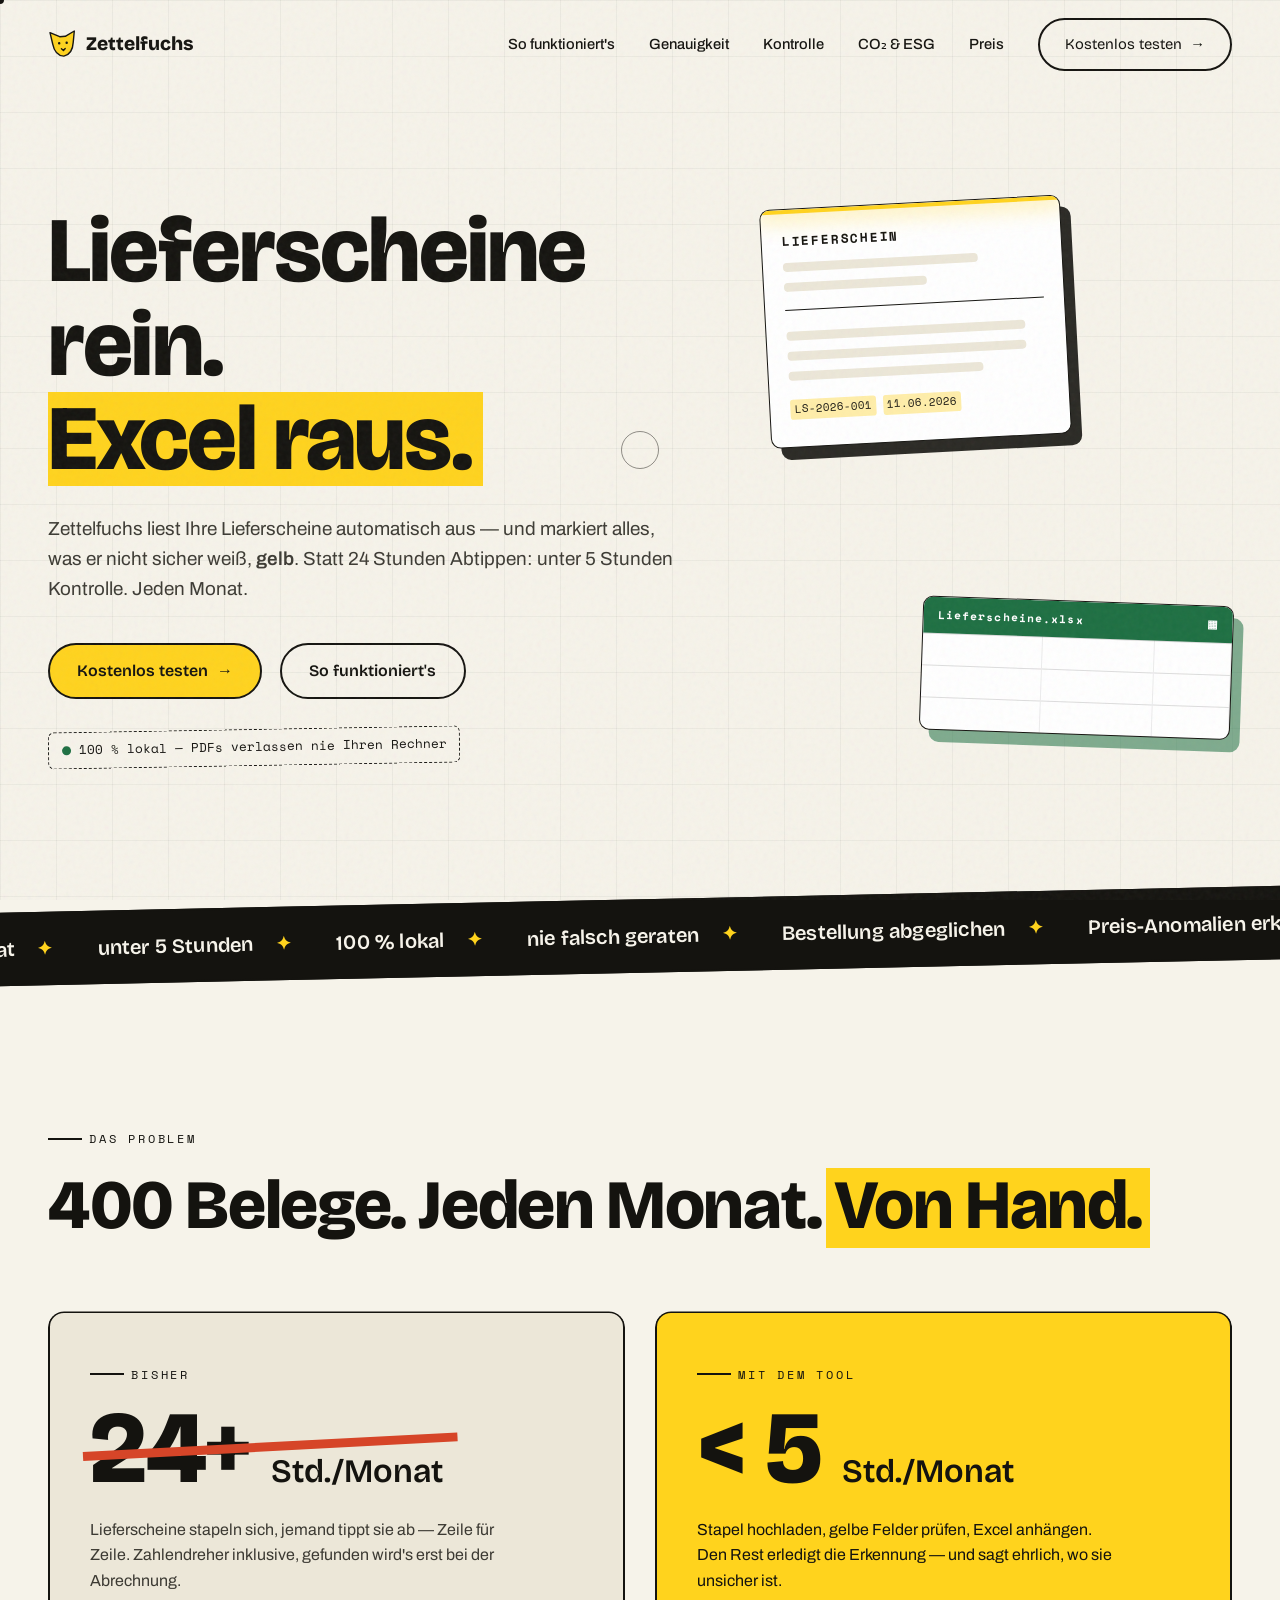
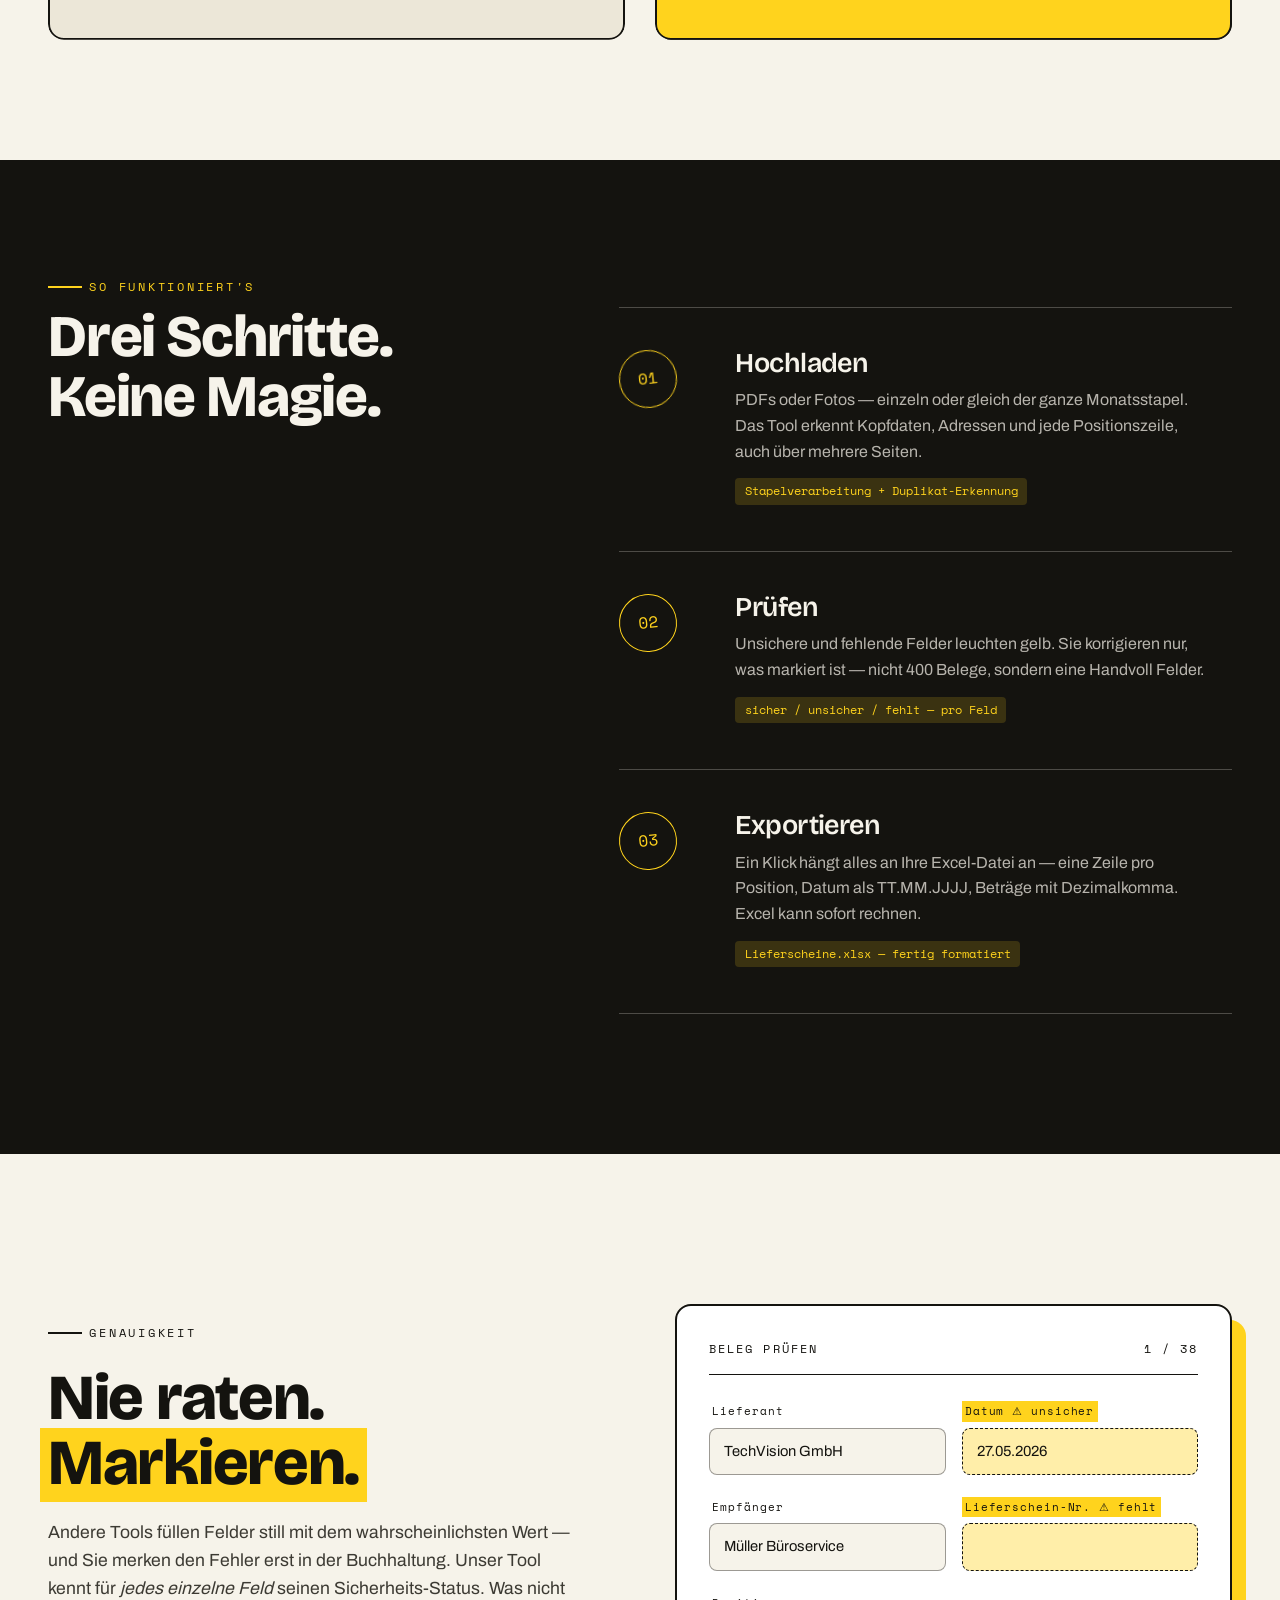
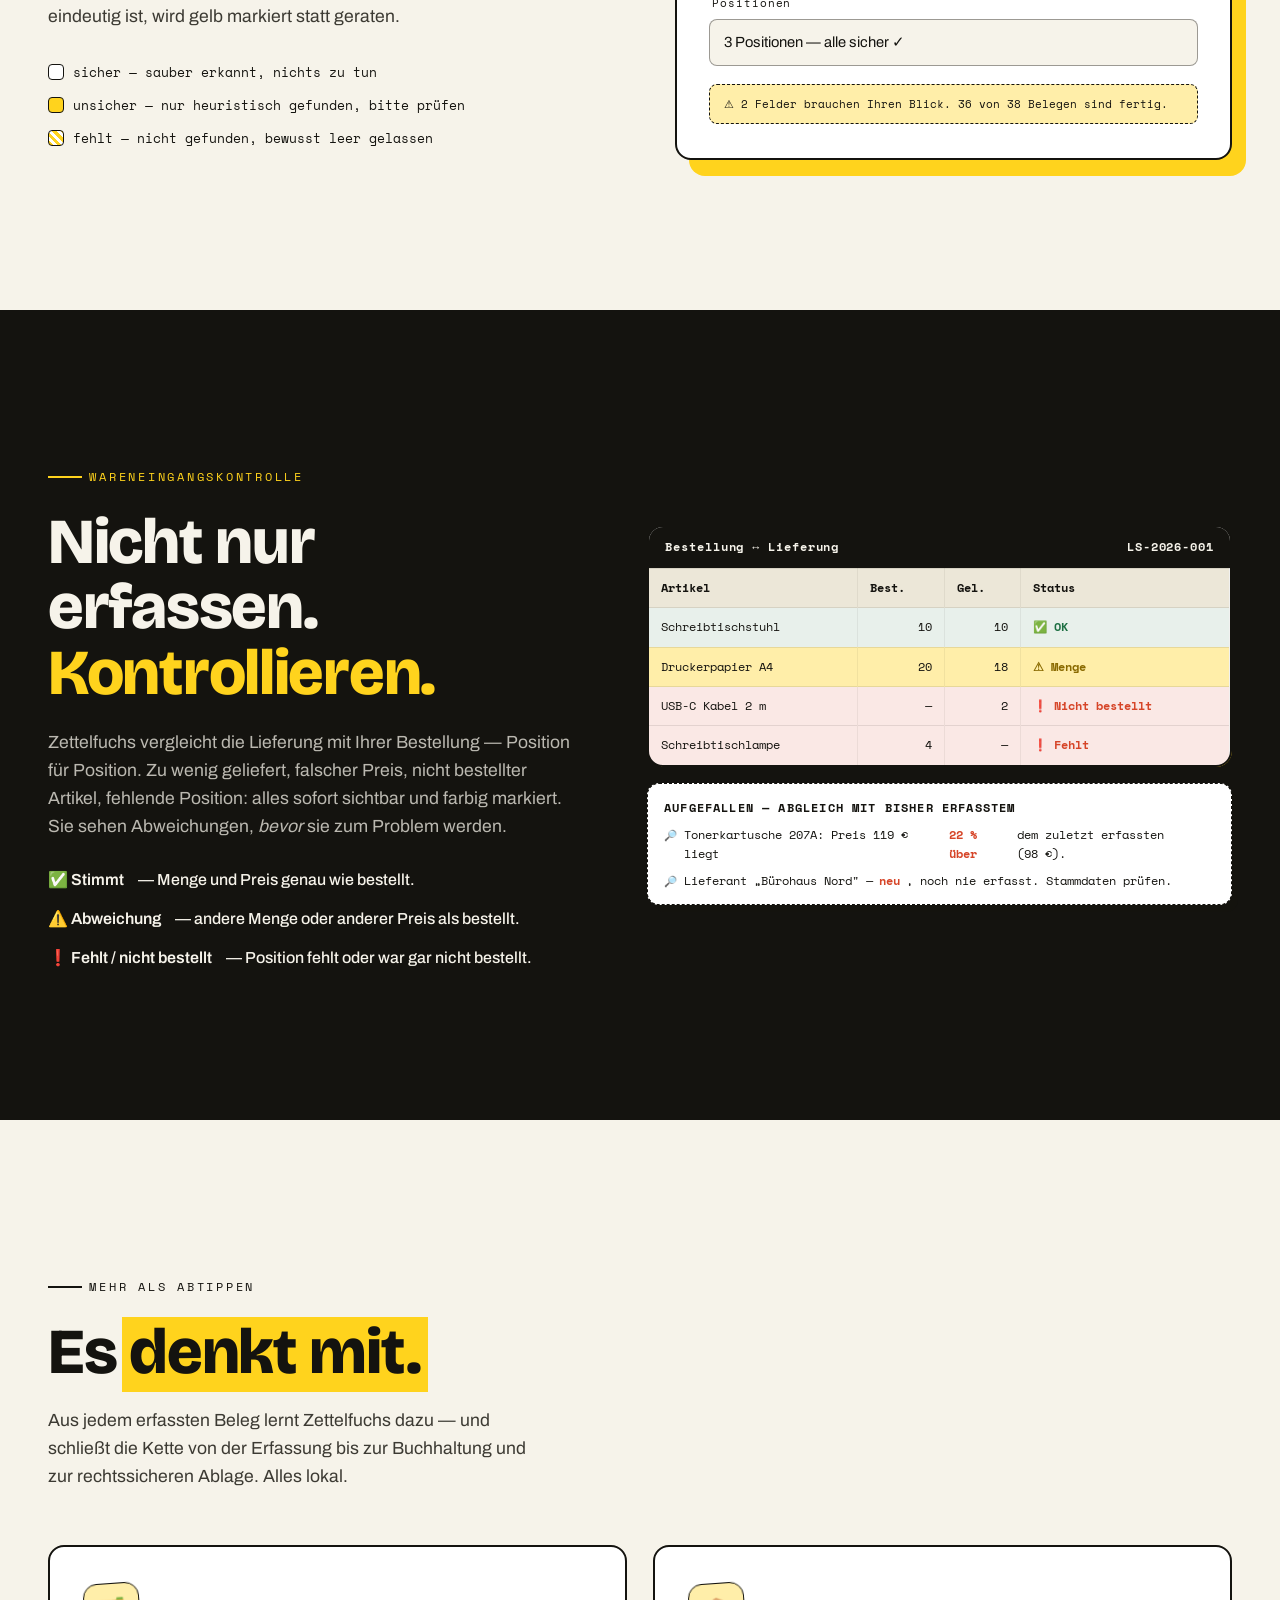
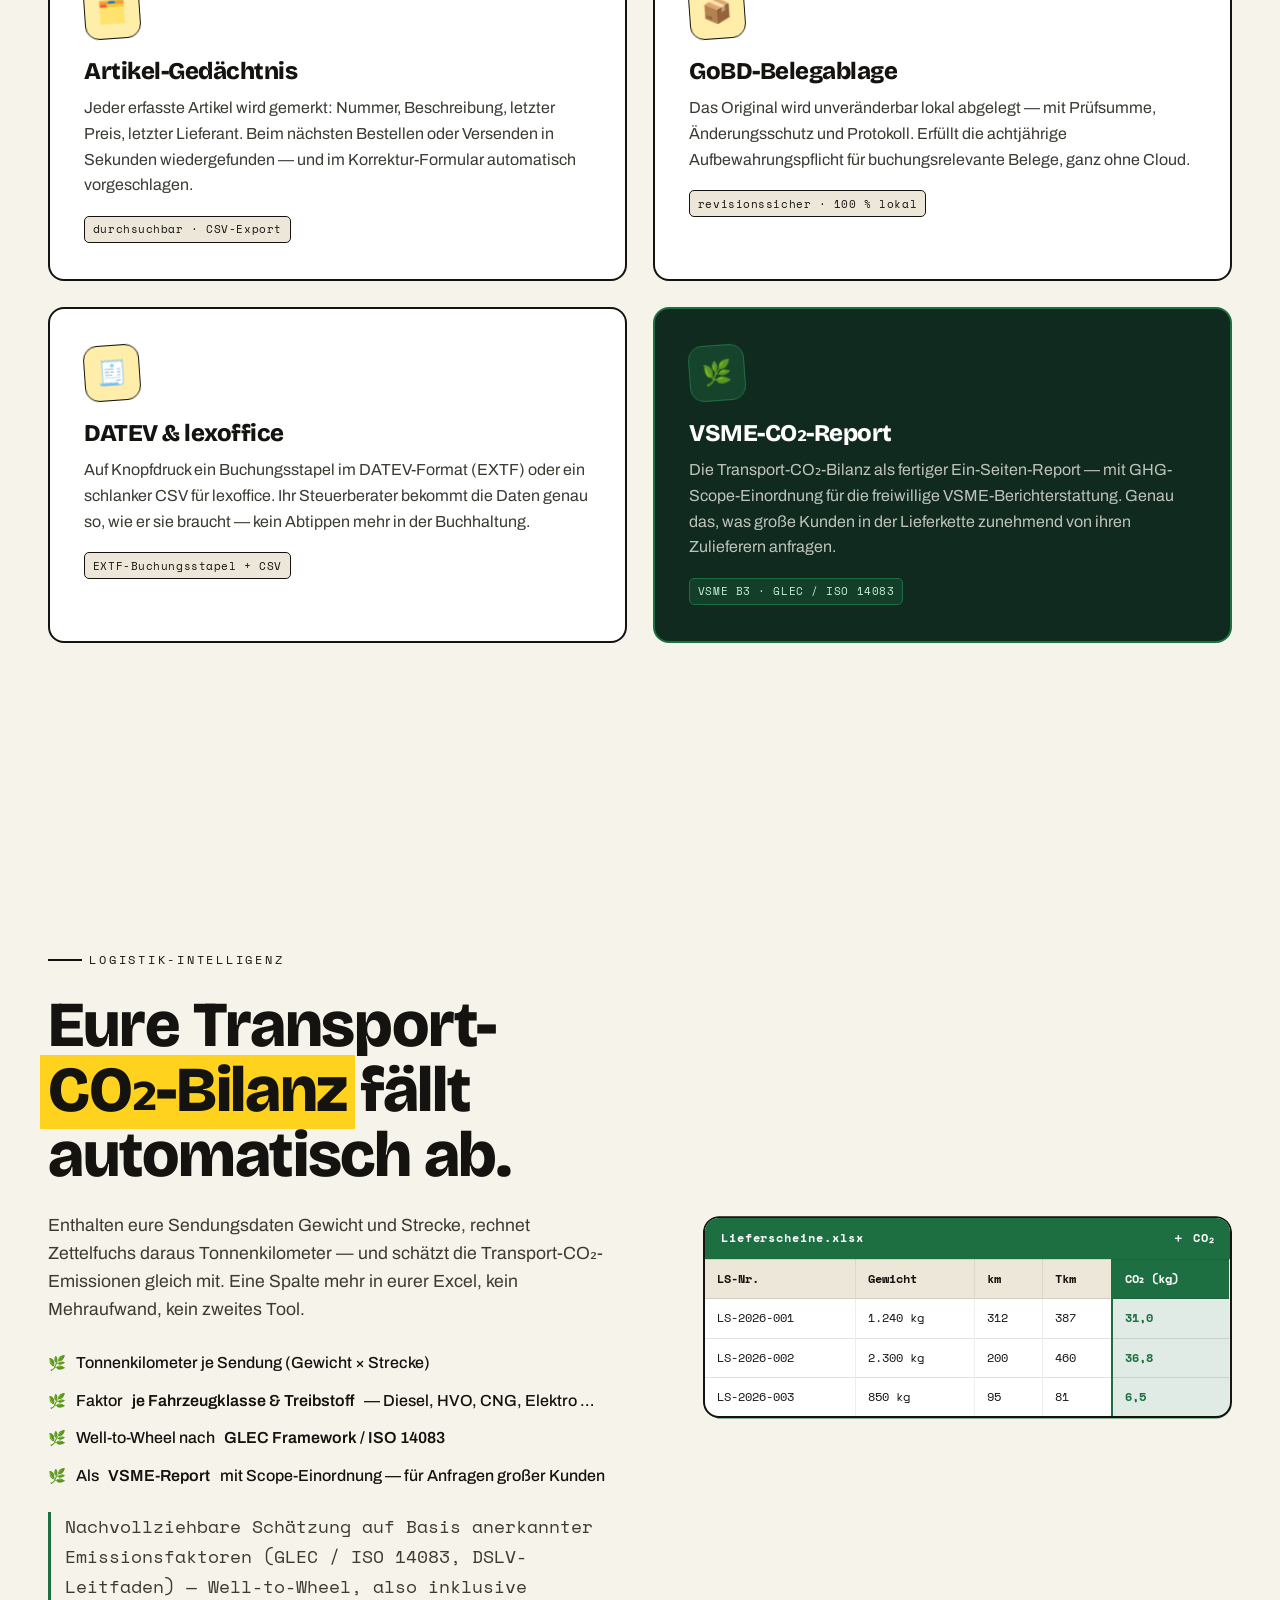
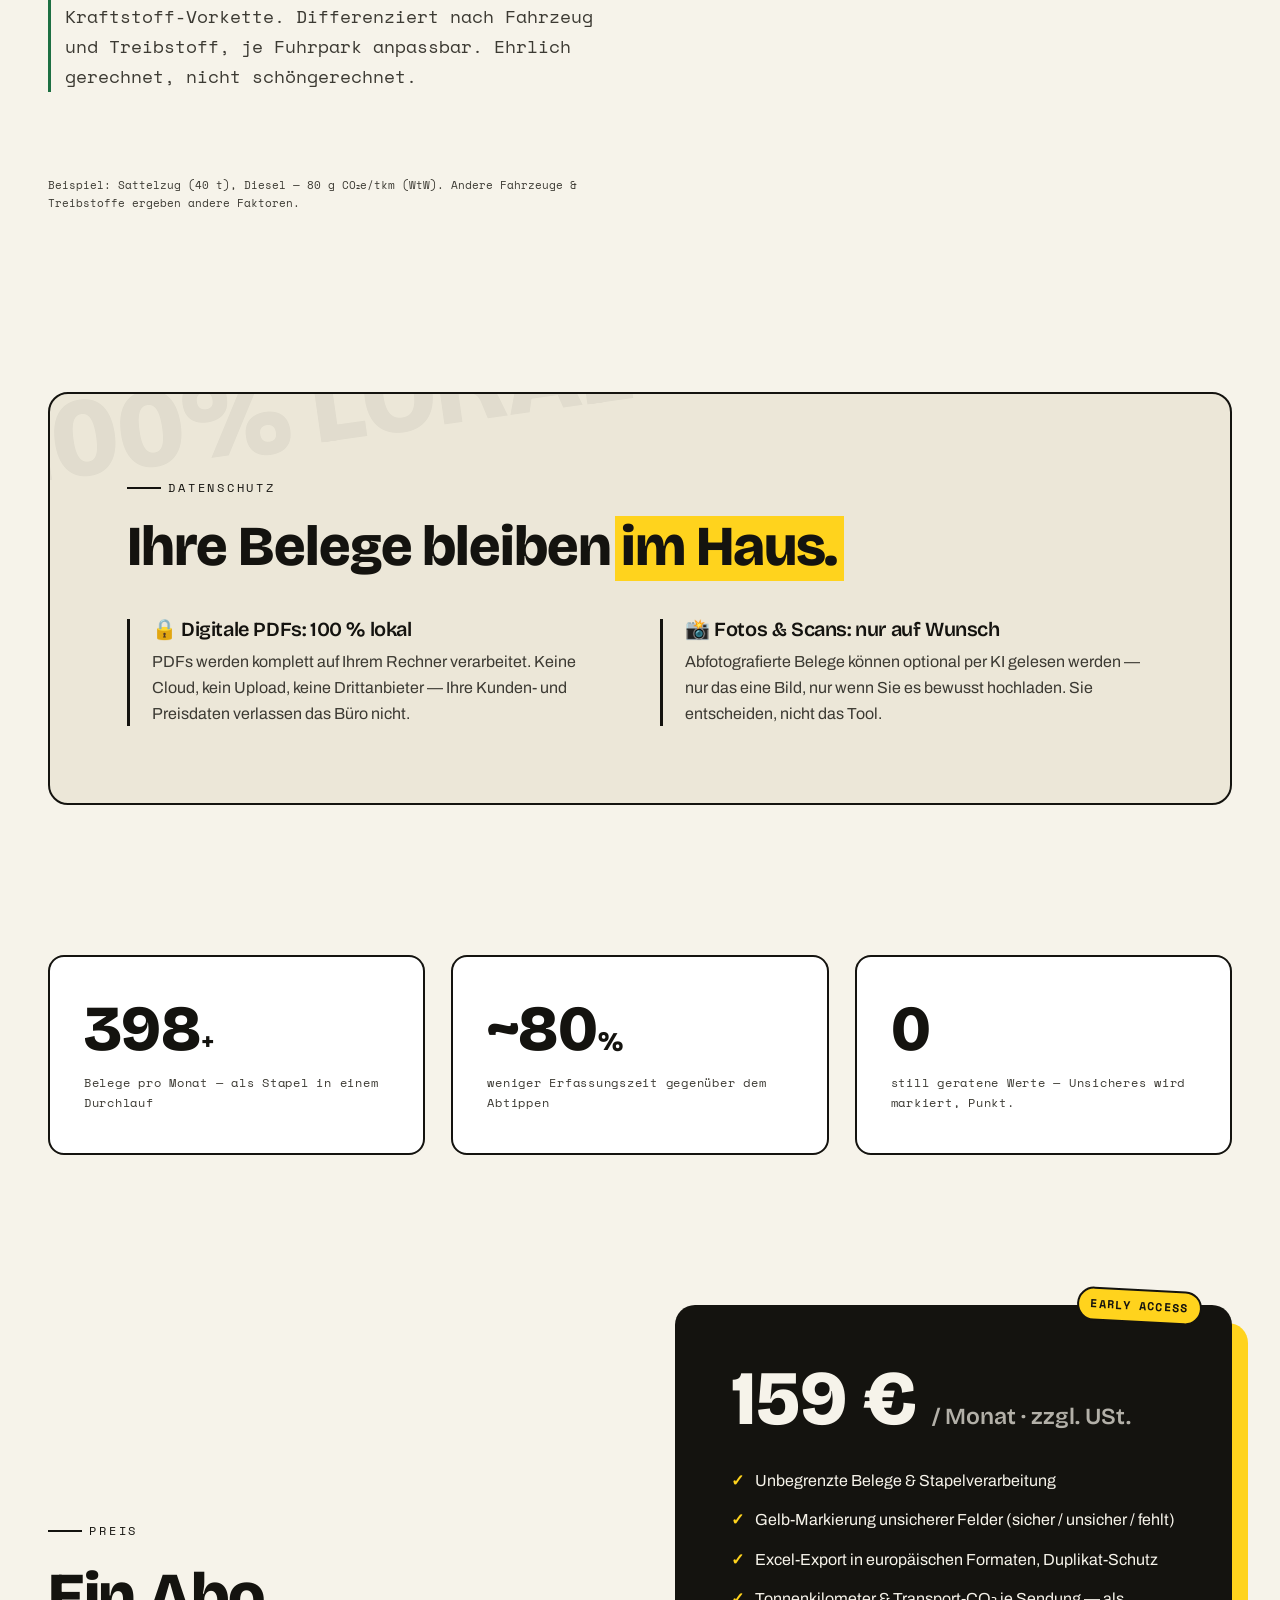
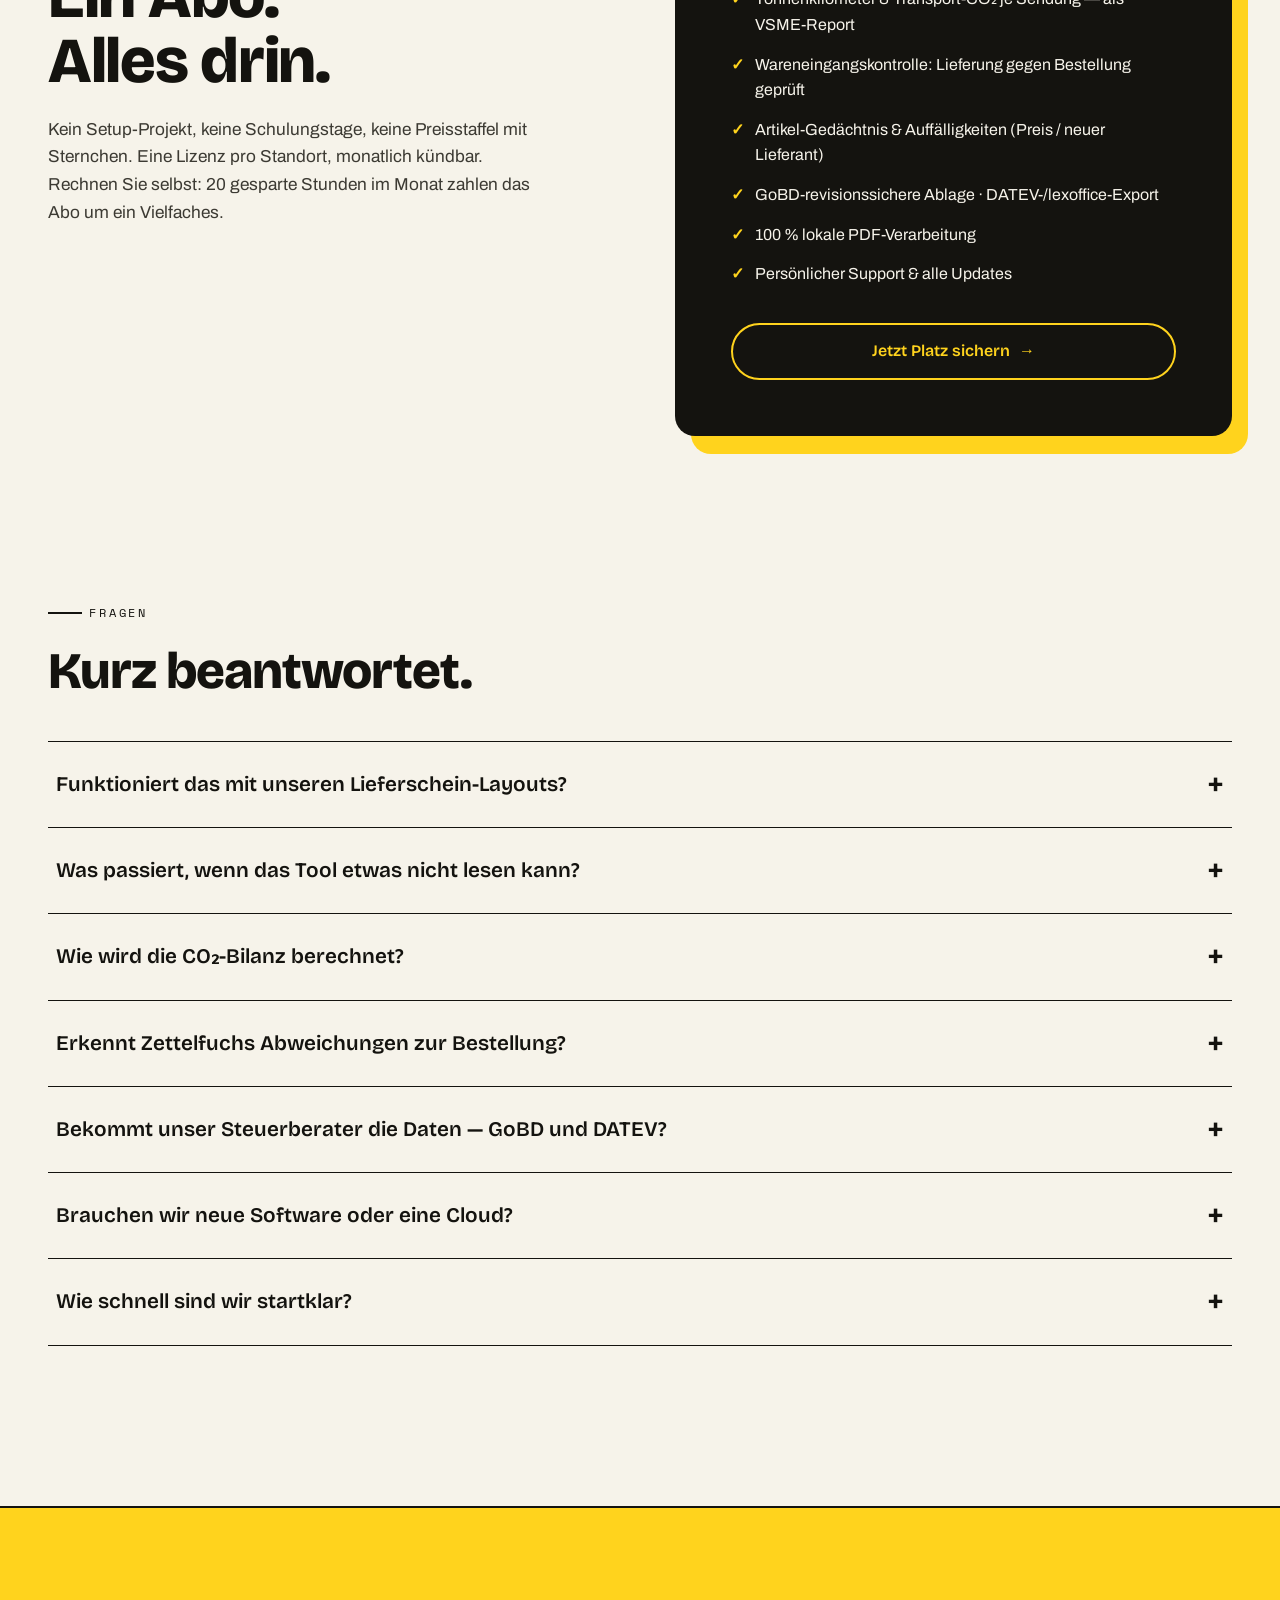
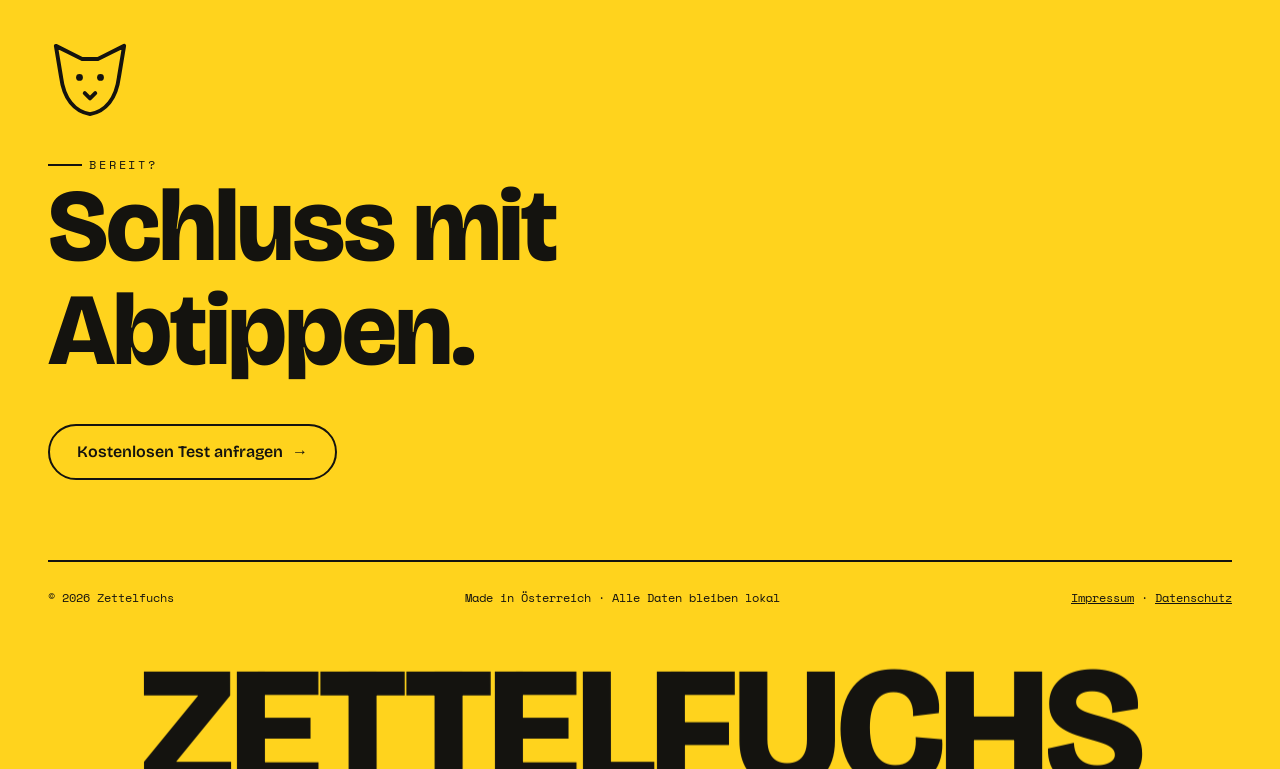
==== commit ba8f2e58: "feat(seo): Keywords, Meta-Tags, strukturierte Daten, Sitemap & robots Bessere Auffindbarkeit ohne De" ====
--- a/index.html
+++ b/index.html
@@ -3,13 +3,129 @@
 <head>
 <meta charset="UTF-8">
 <meta name="viewport" content="width=device-width, initial-scale=1.0">
-<title>Zettelfuchs — Lieferscheine rein. Excel raus.</title>
-<meta name="description" content="Zettelfuchs liest Ihre Lieferscheine automatisch aus und schreibt sie strukturiert nach Excel. Unsichere Felder werden gelb markiert — nie falsch geraten. 100 % lokal.">
-<meta property="og:title" content="Zettelfuchs — Lieferscheine rein. Excel raus.">
-<meta property="og:description" content="Schluss mit Abtippen: Zettelfuchs liest Lieferscheine aus und markiert alles Unsichere gelb. 100 % lokal.">
+<title>Lieferscheine automatisch auslesen &amp; nach Excel | Zettelfuchs</title>
+<meta name="description" content="Lieferscheine automatisch auslesen statt abtippen – nach Excel, mit Wareneingangskontrolle, GoBD-Ablage &amp; DATEV-Export. 100 % lokal &amp; DSGVO-konform.">
+<meta name="keywords" content="Lieferschein auslesen, Lieferscheine digitalisieren, Lieferscheinerfassung, Lieferschein Software, Lieferschein OCR, Wareneingang erfassen, Wareneingangskontrolle, Belegerfassung, Lieferschein nach Excel, Lieferscheinverwaltung, Lieferschein Texterkennung, GoBD Archivierung, DATEV Export, Lieferschein scannen, Österreich, KMU, Mittelstand">
+<meta name="robots" content="index, follow, max-image-preview:large">
+<meta name="author" content="Zettelfuchs">
+<meta name="geo.region" content="AT">
+<meta name="geo.placename" content="Österreich">
+<link rel="canonical" href="https://zettelfuchs.at/">
+<meta property="og:title" content="Lieferscheine automatisch auslesen &amp; nach Excel | Zettelfuchs">
+<meta property="og:description" content="Lieferscheine (PDF/Foto) automatisch erfassen, prüfen und nach Excel exportieren – mit Wareneingangskontrolle, GoBD-Ablage und DATEV-Export. 100 % lokal.">
 <meta property="og:type" content="website">
+<meta property="og:url" content="https://zettelfuchs.at/">
+<meta property="og:site_name" content="Zettelfuchs">
+<meta property="og:locale" content="de_AT">
+<meta property="og:image" content="https://zettelfuchs.at/logo/zettelfuchs-avatar-dark.png">
+<meta name="twitter:card" content="summary">
+<meta name="twitter:title" content="Lieferscheine automatisch auslesen &amp; nach Excel | Zettelfuchs">
+<meta name="twitter:description" content="Schluss mit Abtippen: Lieferscheine automatisch auslesen, prüfen, nach Excel – inkl. Wareneingangskontrolle, GoBD &amp; DATEV. 100 % lokal.">
+<meta name="twitter:image" content="https://zettelfuchs.at/logo/zettelfuchs-avatar-dark.png">
 <link rel="icon" href="data:image/svg+xml,%3Csvg viewBox='0 0 64 64' xmlns='http://www.w3.org/2000/svg'%3E%3Cpath d='M6 6 L26 16 H38 L58 6 L54 30 C52 46 44 56 32 58 C20 56 12 46 10 30 Z' fill='%23ffd31d' stroke='%2314130f' stroke-width='3' stroke-linejoin='round'/%3E%3Ccircle cx='24' cy='30' r='2.6' fill='%2314130f'/%3E%3Ccircle cx='40' cy='30' r='2.6' fill='%2314130f'/%3E%3Cpath d='M28 42 L32 46 L36 42' fill='none' stroke='%2314130f' stroke-width='3' stroke-linecap='round' stroke-linejoin='round'/%3E%3C/svg%3E">
 <link href="fonts.css" rel="stylesheet">
+<script type="application/ld+json">
+{
+  "@context": "https://schema.org",
+  "@type": "SoftwareApplication",
+  "name": "Zettelfuchs",
+  "applicationCategory": "BusinessApplication",
+  "operatingSystem": "Windows",
+  "url": "https://zettelfuchs.at/",
+  "inLanguage": "de",
+  "description": "Zettelfuchs liest Lieferscheine (PDF oder Foto) automatisch aus und schreibt sie strukturiert nach Excel – inklusive Wareneingangskontrolle, GoBD-revisionssicherer Belegablage, DATEV-/lexoffice-Export und Transport-CO2/VSME-Report. 100 % lokal, DSGVO-konform.",
+  "areaServed": ["AT", "DE", "CH"],
+  "offers": {
+    "@type": "Offer",
+    "price": "159",
+    "priceCurrency": "EUR",
+    "description": "pro Monat zzgl. USt."
+  },
+  "featureList": [
+    "Lieferscheine automatisch auslesen (PDF und Foto)",
+    "Stapelverarbeitung und Duplikat-Erkennung",
+    "Unsichere Felder werden markiert statt geraten",
+    "Wareneingangskontrolle: Lieferung gegen Bestellung",
+    "Artikel-Katalog und Anomalie-Erkennung",
+    "GoBD-revisionssichere Belegablage",
+    "DATEV- und lexoffice-Export",
+    "Transport-CO2 / VSME-Report (GLEC, ISO 14083)",
+    "100 % lokale Verarbeitung ohne Cloud"
+  ],
+  "publisher": {
+    "@type": "Organization",
+    "name": "Zettelfuchs",
+    "url": "https://zettelfuchs.at/",
+    "logo": "https://zettelfuchs.at/logo/zettelfuchs-icon.png",
+    "email": "kontakt.zettelfuchs@gmail.com",
+    "areaServed": "AT"
+  }
+}
+</script>
+<script type="application/ld+json">
+{
+  "@context": "https://schema.org",
+  "@type": "FAQPage",
+  "mainEntity": [
+    {
+      "@type": "Question",
+      "name": "Funktioniert das mit unseren Lieferschein-Layouts?",
+      "acceptedAnswer": {
+        "@type": "Answer",
+        "text": "Ja. Zettelfuchs erkennt Kopffelder über flexible Beschriftungen (Lieferschein-Nr., LS-Nr., Belegnummer …) und Positionstabellen über ihre Spaltenüberschriften – es ist nicht auf ein festes Layout trainiert. Im kostenlosen Test prüfen wir das direkt mit Ihren echten Belegen."
+      }
+    },
+    {
+      "@type": "Question",
+      "name": "Was passiert, wenn das Tool etwas nicht lesen kann?",
+      "acceptedAnswer": {
+        "@type": "Answer",
+        "text": "Unsichere oder fehlende Felder werden gelb markiert statt geraten. Sie sehen sie sofort im Korrektur-Formular und bestätigen mit einem Blick. Es wird nie ein plausibel klingender Wert erfunden."
+      }
+    },
+    {
+      "@type": "Question",
+      "name": "Erkennt Zettelfuchs Abweichungen zur Bestellung?",
+      "acceptedAnswer": {
+        "@type": "Answer",
+        "text": "Ja. Laden Sie die Bestellung als Tabelle (CSV/Excel) dazu, gleicht Zettelfuchs sie Position für Position mit der Lieferung ab: zu wenig oder zu viel geliefert, abweichender Preis, fehlende oder nicht bestellte Artikel – alles farbig markiert. Zusätzlich fällt auf, wenn ein Preis deutlich vom zuletzt erfassten abweicht oder ein Lieferant neu ist."
+      }
+    },
+    {
+      "@type": "Question",
+      "name": "Bekommt unser Steuerberater die Daten – GoBD und DATEV?",
+      "acceptedAnswer": {
+        "@type": "Answer",
+        "text": "Auf Wunsch legt Zettelfuchs jedes Original revisionssicher ab (unveränderbar, mit Prüfsumme und Protokoll) – die Grundlage der achtjährigen Aufbewahrungspflicht, komplett lokal. Für die Buchhaltung erzeugt es einen DATEV-Buchungsstapel (EXTF) oder einen CSV für lexoffice."
+      }
+    },
+    {
+      "@type": "Question",
+      "name": "Wie wird die CO2-Bilanz berechnet?",
+      "acceptedAnswer": {
+        "@type": "Answer",
+        "text": "Aus Gewicht und Strecke je Sendung ergeben sich die Tonnenkilometer. Diese multiplizieren wir mit einem Emissionsfaktor nach GLEC Framework / ISO 14083 (Well-to-Wheel), der sich nach Fahrzeugklasse und Treibstoff richtet. Eine nachvollziehbare Schätzung für CSRD-/VSME-Berichte; fehlen Gewicht oder Strecke, bleibt die Spalte leer statt geraten."
+      }
+    },
+    {
+      "@type": "Question",
+      "name": "Brauchen wir neue Software oder eine Cloud?",
+      "acceptedAnswer": {
+        "@type": "Answer",
+        "text": "Nein. Zettelfuchs läuft als lokale Anwendung auf einem Windows-Rechner und schreibt in eine ganz normale Excel-Datei. Keine Cloud, kein Upload – Ihre Belege bleiben auf Ihrem Rechner."
+      }
+    },
+    {
+      "@type": "Question",
+      "name": "Wie schnell sind wir startklar?",
+      "acceptedAnswer": {
+        "@type": "Answer",
+        "text": "Installation und erster Stapel am selben Tag. Sie laden Belege hoch, prüfen die gelben Felder und haben Ihre erste fertige Excel-Liste – ohne Schulung."
+      }
+    }
+  ]
+}
+</script>
 <style>
 /* ============================================================
    LIEFERSCHEIN-TOOL — Landing Page
